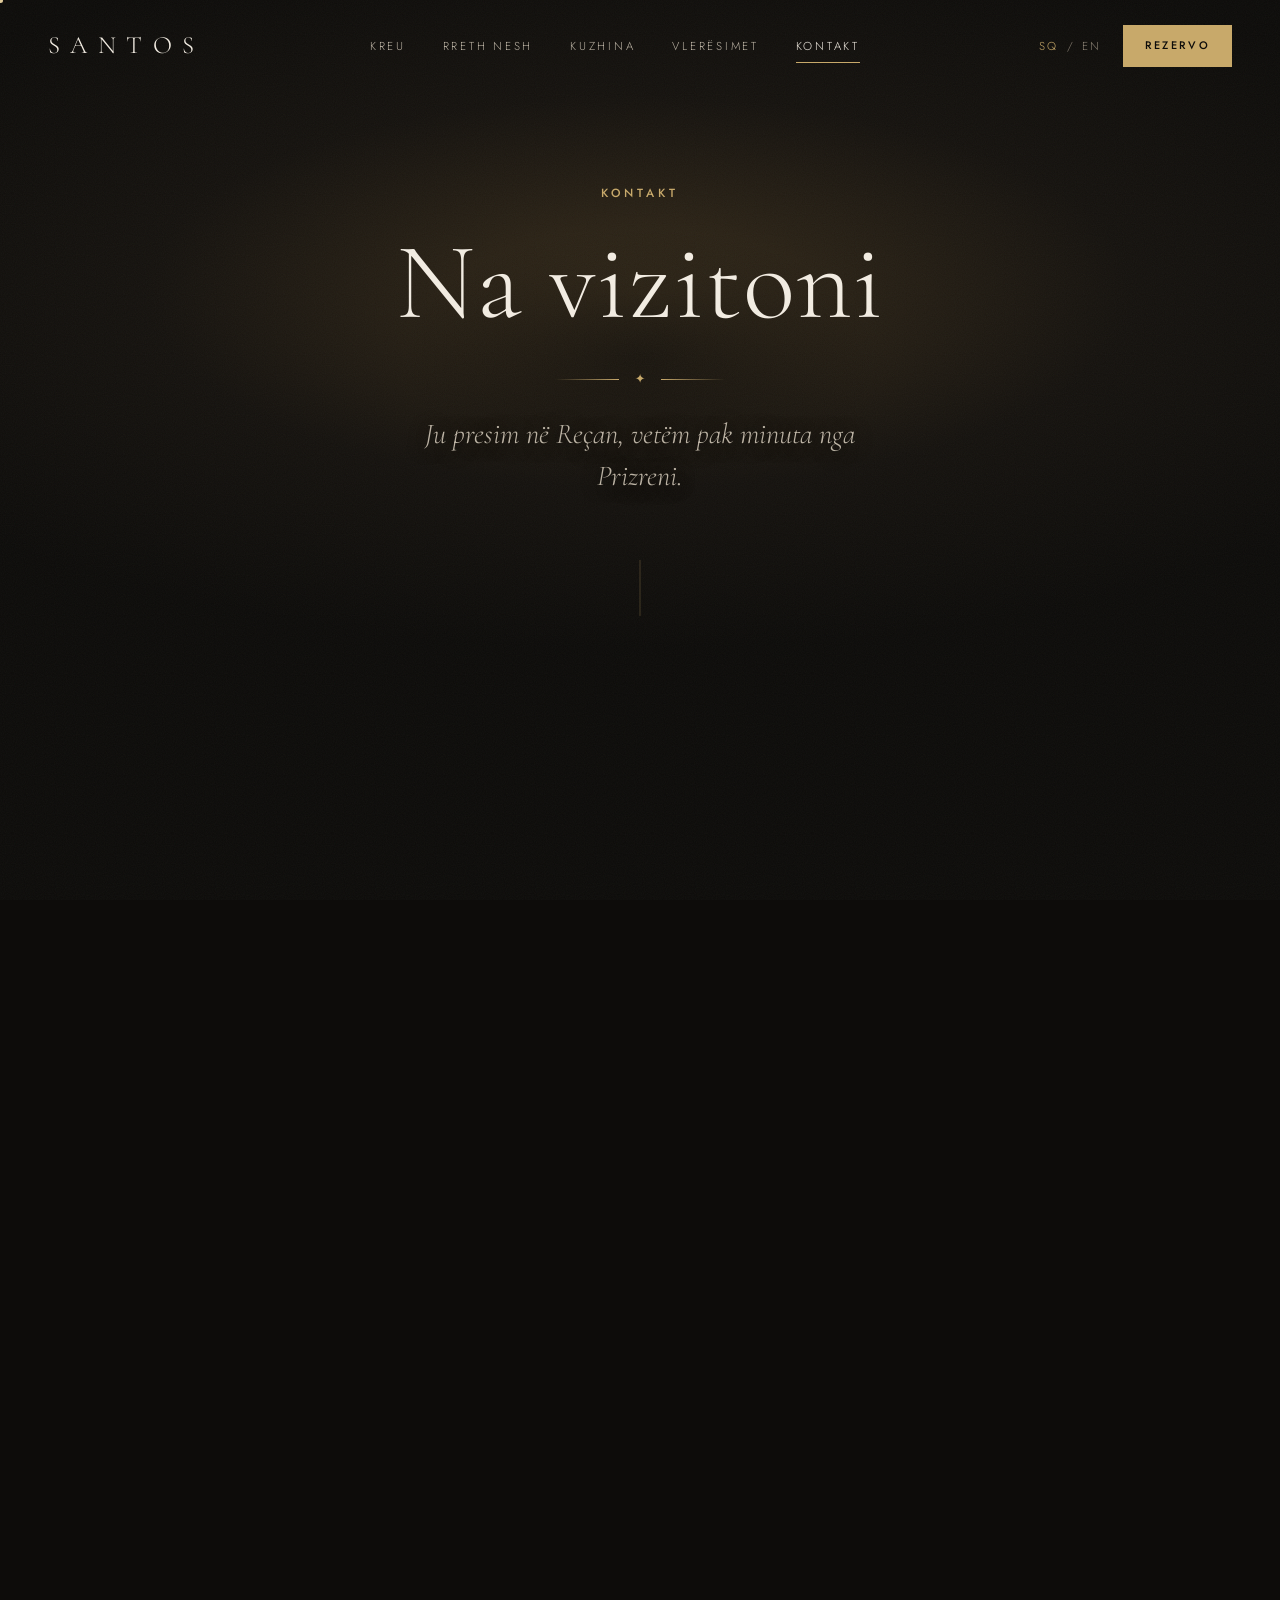
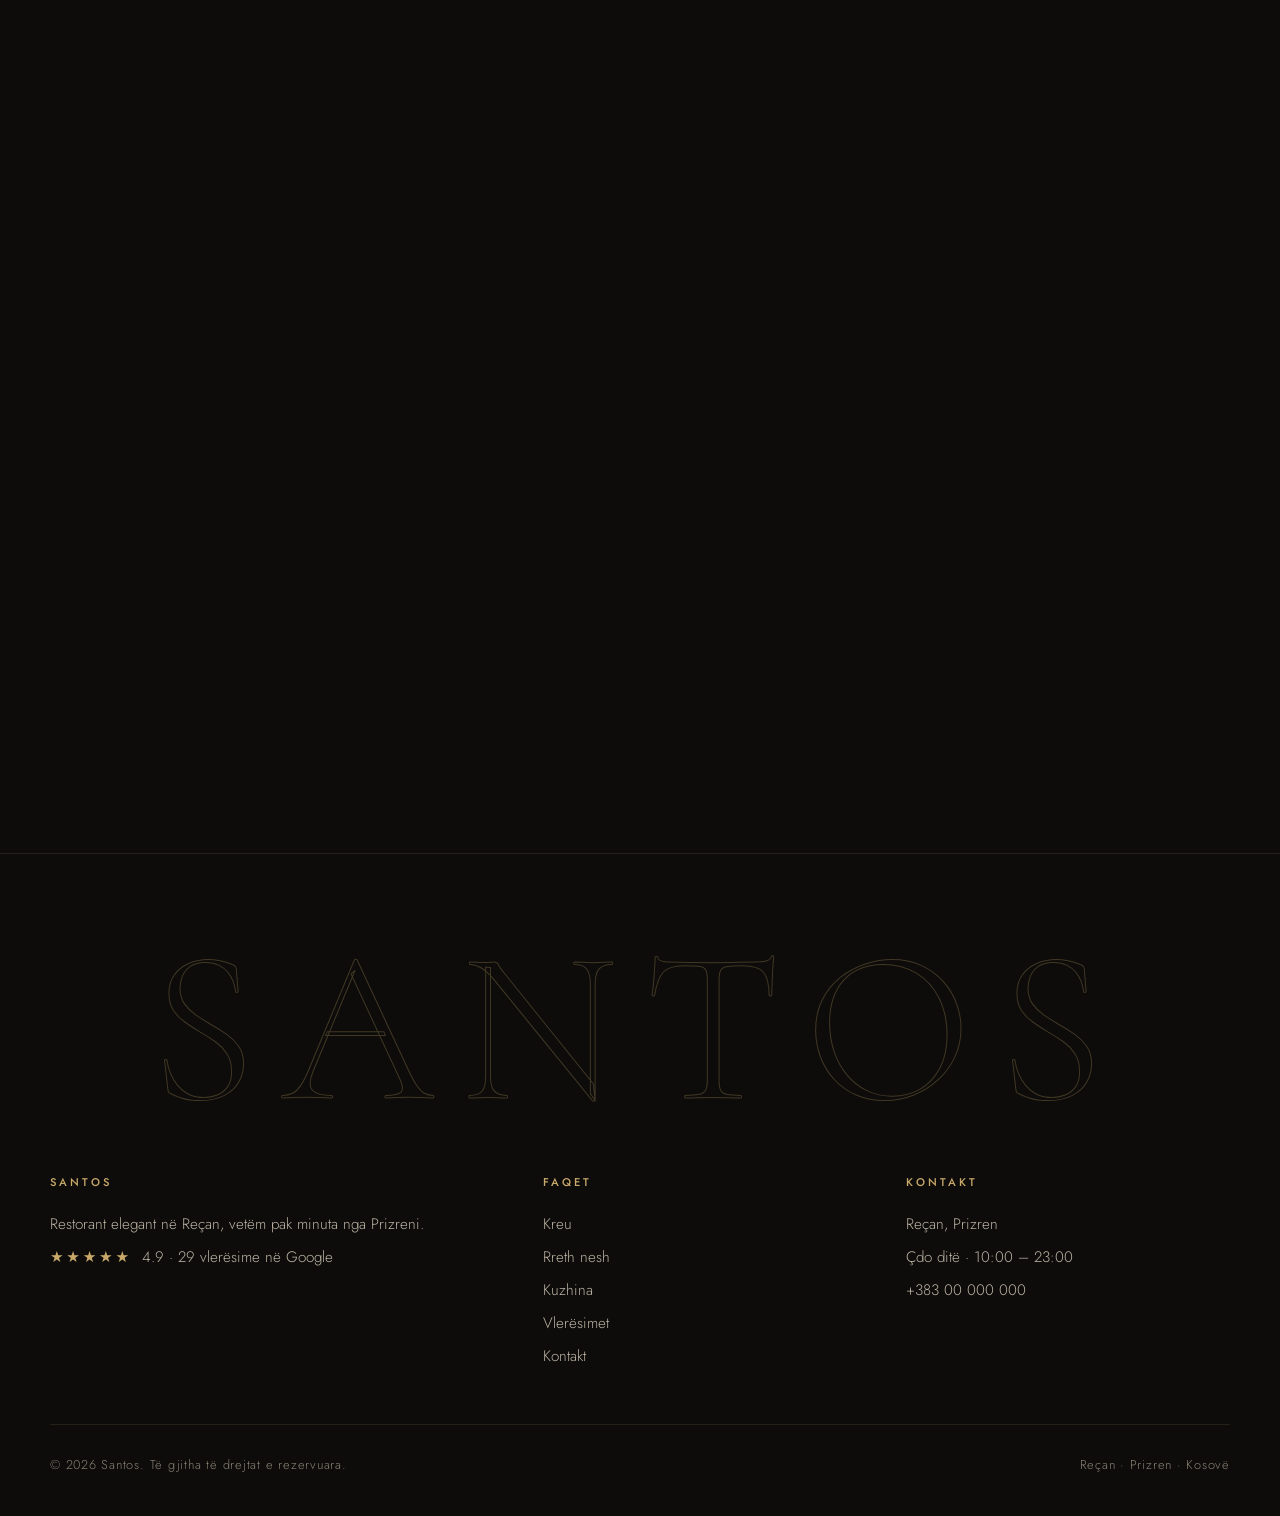
==== kontakt.html @ 88630f08 "Turn the site into five pages with 3D animation Adds About, Kitchen, Reviews and Contact pages along" ====
<!doctype html>
<html lang="sq" class="no-js">
<head>
  <meta charset="utf-8">
  <meta name="viewport" content="width=device-width, initial-scale=1">
  <title>Kontakt & Rezervime — Santos · Reçan, Prizren</title>
  <meta name="description" content="Rezervoni tavolinën tuaj në Santos, Reçan, Prizren. Adresa, orari dhe drejtimet.">
  <meta name="theme-color" content="#0d0c0a">
  <meta property="og:title" content="Kontakt & Rezervime — Santos · Reçan, Prizren">
  <meta property="og:description" content="Rezervoni tavolinën tuaj në Santos, Reçan, Prizren. Adresa, orari dhe drejtimet.">
  <link rel="icon" href="assets/favicon.svg" type="image/svg+xml">
  <link rel="preconnect" href="https://fonts.googleapis.com">
  <link rel="preconnect" href="https://fonts.gstatic.com" crossorigin>
  <link href="https://fonts.googleapis.com/css2?family=Cormorant+Garamond:ital,wght@0,300;0,400;0,500;1,300;1,400&family=Jost:wght@300;400;500&display=swap" rel="stylesheet">
  <link rel="stylesheet" href="assets/styles.css">
  <script>document.documentElement.className = "js";</script>
</head><body>
  <div class="curtain" aria-hidden="true"><div class="curtain-brand"><span>S</span><span>A</span><span>N</span><span>T</span><span>O</span><span>S</span></div></div>
  <div class="progress" aria-hidden="true"></div>
  <div class="cursor" aria-hidden="true"></div><div class="cursor-dot" aria-hidden="true"></div>

  <header class="nav" id="nav">
    <a href="index.html" class="brand" aria-label="Santos">SANTOS</a>
    <nav class="nav-links" aria-label="Main">
        <a href="index.html" data-i18n="nav.home">Kreu</a>
        <a href="rreth-nesh.html" data-i18n="nav.about">Rreth nesh</a>
        <a href="kuzhina.html" data-i18n="nav.kitchen">Kuzhina</a>
        <a href="vleresimet.html" data-i18n="nav.reviews">Vlerësimet</a>
        <a href="kontakt.html" data-i18n="nav.contact" aria-current="page">Kontakt</a>
    </nav>
    <div class="nav-right">
      <div class="lang" role="group" aria-label="Language">
        <button type="button" data-lang="sq" aria-pressed="true">SQ</button>
        <span aria-hidden="true">/</span>
        <button type="button" data-lang="en" aria-pressed="false">EN</button>
      </div>
      <a href="kontakt.html#rezervo" class="btn btn-small" data-i18n="nav.reserve">Rezervo</a>
      <button class="burger" type="button" aria-label="Menu" aria-expanded="false"><span></span><span></span></button>
    </div>
    <nav class="menu" aria-label="Mobile">
      <a href="index.html" data-i18n="nav.home">Kreu</a>
        <a href="rreth-nesh.html" data-i18n="nav.about">Rreth nesh</a>
        <a href="kuzhina.html" data-i18n="nav.kitchen">Kuzhina</a>
        <a href="vleresimet.html" data-i18n="nav.reviews">Vlerësimet</a>
        <a href="kontakt.html" data-i18n="nav.contact" aria-current="page">Kontakt</a>
      <div class="ornament" aria-hidden="true"><span></span><i>✦</i><span></span></div>
    </nav>
  </header>

  <main>
    <section class="hero page-hero">
      <div class="hero-bg" aria-hidden="true"></div>
      <canvas class="scene" data-scene="dust" aria-hidden="true"></canvas>
      <div class="hero-inner">
        <p class="eyebrow reveal" data-i18n="contactHero.eyebrow">Kontakt</p>
        <h1 class="split" data-i18n="contactHero.title">Na vizitoni</h1>
        <div class="ornament reveal" style="margin-top:1.6rem" aria-hidden="true"><span></span><i>✦</i><span></span></div>
        <p class="hero-sub reveal" data-i18n="contactHero.sub">Ju presim në Reçan, vetëm pak minuta nga Prizreni.</p>
      </div>
      <div class="scroll-cue" aria-hidden="true"><span></span></div>
    </section>

    <section class="section" id="rezervo">
      <div class="container two">
        <div class="prose">
          <p class="eyebrow reveal" data-i18n="info.eyebrow">Informacion</p>
          <h2 class="split" data-i18n="info.title">Gjithçka që ju duhet</h2>
          <dl class="details reveal" style="margin-top:2.4rem">
            <div>
              <dt data-i18n="info.address">Adresa</dt>
              <dd>Reçan, Prizren<br><span class="muted" data-i18n="info.addressNote">Rruga Prizren – Brezovicë</span></dd>
            </div>
            <div>
              <dt data-i18n="info.hours">Orari</dt>
              <dd data-i18n="hours.value" data-hours>Çdo ditë · 10:00 – 23:00</dd>
            </div>
            <div>
              <dt data-i18n="info.phone">Telefoni</dt>
              <dd><a data-phone href="tel:+38300000000">+383 00 000 000</a></dd>
            </div>
          </dl>
          <div class="row reveal" style="display:flex;gap:1rem;flex-wrap:wrap">
            <a class="btn btn-ghost" href="https://www.google.com/maps/dir/?api=1&amp;destination=Santos+Re%C3%A7an+Prizren" target="_blank" rel="noopener" data-i18n="info.directions">Merr drejtimet</a>
          </div>
        </div>

        <form class="form reveal-3d" id="reserve-form" novalidate>
          <div class="full">
            <p class="eyebrow" style="margin:0" data-i18n="form.eyebrow">Rezervim</p>
            <h3 data-i18n="form.title">Rezervoni tavolinën</h3>
          </div>
          <div class="field full"><label for="f-name" data-i18n="form.name">Emri</label><input id="f-name" name="name" required autocomplete="name"></div>
          <div class="field"><label for="f-date" data-i18n="form.date">Data</label><input id="f-date" name="date" type="date" required></div>
          <div class="field"><label for="f-time" data-i18n="form.time">Ora</label><input id="f-time" name="time" type="time" value="19:00" required></div>
          <div class="field"><label for="f-guests" data-i18n="form.guests">Persona</label>
            <select id="f-guests" name="guests"><option>1</option><option selected>2</option><option>3</option><option>4</option><option>5</option><option>6</option><option>7</option><option>8</option><option>9</option><option>10</option><option>11</option><option>12</option><option>12+</option></select>
          </div>
          <div class="field"><label for="f-phone" data-i18n="form.phone">Telefoni juaj</label><input id="f-phone" name="phone" type="tel" autocomplete="tel"></div>
          <div class="field full"><label for="f-note" data-i18n="form.note">Shënime</label><textarea id="f-note" name="note" data-i18n-ph="form.notePh" placeholder="Ditëlindje, kërkesa të veçanta…"></textarea></div>
          <div class="full"><button class="btn" type="submit" data-i18n="form.submit">Dërgo në WhatsApp</button></div>
          <p class="note full" data-i18n="form.help">Kërkesa hapet në WhatsApp; rezervimi konfirmohet nga stafi ynë.</p>
        </form>
      </div>
    </section>

    <section class="section" style="padding-top:0">
      <div class="container">
        <div class="map reveal-3d">
          <iframe title="Santos — Reçan, Prizren" loading="lazy" referrerpolicy="no-referrer-when-downgrade"
            src="https://www.google.com/maps?q=Santos+Re%C3%A7an+Prizren&amp;output=embed"></iframe>
        </div>
      </div>
    </section>
  </main>

  <footer class="footer">
    <div class="container">
      <p class="footer-big" aria-hidden="true">SANTOS</p>
      <div class="footer-grid">
        <div>
          <h4>Santos</h4>
          <p data-i18n="footer.about">Restorant elegant në Reçan, vetëm pak minuta nga Prizreni.</p>
          <p><span class="stars">★★★★★</span> &nbsp;4.9 · <span data-i18n="footer.rating">29 vlerësime në Google</span></p>
        </div>
        <div>
          <h4 data-i18n="footer.pages">Faqet</h4>
          <ul>
            <li><a href="index.html" data-i18n="nav.home">Kreu</a></li>
            <li><a href="rreth-nesh.html" data-i18n="nav.about">Rreth nesh</a></li>
            <li><a href="kuzhina.html" data-i18n="nav.kitchen">Kuzhina</a></li>
            <li><a href="vleresimet.html" data-i18n="nav.reviews">Vlerësimet</a></li>
            <li><a href="kontakt.html" data-i18n="nav.contact">Kontakt</a></li>
          </ul>
        </div>
        <div>
          <h4 data-i18n="footer.contact">Kontakt</h4>
          <p>Reçan, Prizren</p>
          <p data-i18n="hours.value" data-hours>Çdo ditë · 10:00 – 23:00</p>
          <p><a data-phone href="tel:+38300000000">+383 00 000 000</a></p>
        </div>
      </div>
      <div class="footer-bottom">
        <span>© <span data-year></span> Santos. <span data-i18n="footer.rights">Të gjitha të drejtat e rezervuara.</span></span>
        <span>Reçan · Prizren · Kosovë</span>
      </div>
    </div>
  </footer>

  <script src="assets/reviews.js"></script>
  <script src="assets/menu.js"></script>
  <script src="assets/main.js"></script>
  <script type="module" src="assets/scene.js"></script>
</body>
</html>
---- assets/styles.css ----
:root {
  --ink: #0d0c0a;
  --ink-2: #151310;
  --ink-3: #1d1a16;
  --ivory: #f3ede3;
  --ivory-dim: #bcb3a4;
  --muted: #8a8174;
  --gold: #c8a96a;
  --gold-soft: #e2cc9b;
  --gold-deep: #9c7f45;
  --line: rgba(200, 169, 106, 0.28);
  --line-soft: rgba(200, 169, 106, 0.13);
  --serif: "Cormorant Garamond", Georgia, "Times New Roman", serif;
  --sans: "Jost", system-ui, -apple-system, "Segoe UI", sans-serif;
  --ease: cubic-bezier(0.22, 0.61, 0.36, 1);
  --ease-out: cubic-bezier(0.16, 1, 0.3, 1);
}

*, *::before, *::after { box-sizing: border-box; }
html { -webkit-text-size-adjust: 100%; }
body {
  margin: 0;
  background: var(--ink);
  color: var(--ivory);
  font-family: var(--sans);
  font-weight: 300;
  font-size: 17px;
  line-height: 1.75;
  -webkit-font-smoothing: antialiased;
  overflow-x: hidden;
}
body.menu-open { overflow: hidden; }
a { color: inherit; text-decoration: none; }
img { max-width: 100%; display: block; }
h1, h2, h3 { font-family: var(--serif); font-weight: 400; line-height: 1.1; margin: 0; letter-spacing: 0.01em; }
h2 { font-size: clamp(2.2rem, 4.6vw, 3.6rem); }
h3 { font-size: 1.65rem; }
p { margin: 0 0 1.1em; }
em { font-style: italic; color: var(--gold-soft); }
.muted { color: var(--muted); }
::selection { background: var(--gold); color: var(--ink); }

.container { width: min(1180px, 100% - 2.5rem); margin-inline: auto; }
.section { padding: clamp(5rem, 11vw, 9rem) 0; position: relative; }
.section-alt { background: var(--ink-2); border-block: 1px solid var(--line-soft); }
.section-head { text-align: center; max-width: 740px; margin: 0 auto 4rem; }
.section-head p:not(.eyebrow) { color: var(--ivory-dim); margin-top: 1.4rem; }

.eyebrow {
  font-family: var(--sans);
  font-size: 0.74rem;
  font-weight: 500;
  letter-spacing: 0.34em;
  text-transform: uppercase;
  color: var(--gold);
  margin-bottom: 1.2rem;
}

/* ---------- Grain ---------- */
body::after {
  content: ""; position: fixed; inset: 0; pointer-events: none; z-index: 90; opacity: 0.045;
  background-image: url("data:image/svg+xml,%3Csvg xmlns='http://www.w3.org/2000/svg' width='160' height='160'%3E%3Cfilter id='n'%3E%3CfeTurbulence type='fractalNoise' baseFrequency='.9' numOctaves='2' stitchTiles='stitch'/%3E%3C/filter%3E%3Crect width='100%25' height='100%25' filter='url(%23n)'/%3E%3C/svg%3E");
}

/* ---------- Buttons ---------- */
.btn {
  position: relative; overflow: hidden; isolation: isolate;
  display: inline-flex; align-items: center; justify-content: center; gap: 0.7rem;
  padding: 1rem 2.1rem;
  border: 1px solid var(--gold);
  background: var(--gold);
  color: var(--ink);
  font-family: var(--sans);
  font-size: 0.76rem;
  font-weight: 500;
  letter-spacing: 0.24em;
  text-transform: uppercase;
  cursor: pointer;
  transition: color 0.5s var(--ease), border-color 0.5s var(--ease), transform 0.4s var(--ease-out);
}
.btn::before {
  content: ""; position: absolute; inset: 0; z-index: -1;
  background: var(--ink);
  transform: translateY(101%);
  transition: transform 0.55s var(--ease-out);
}
.btn:hover { color: var(--gold-soft); }
.btn:hover::before { transform: translateY(0); }
.btn-ghost { background: transparent; color: var(--ivory); border-color: var(--line); }
.btn-ghost::before { background: var(--gold); }
.btn-ghost:hover { color: var(--ink); border-color: var(--gold); }
.btn-small { padding: 0.65rem 1.3rem; font-size: 0.68rem; }
.btn .arrow { transition: transform 0.4s var(--ease-out); }
.btn:hover .arrow { transform: translateX(4px); }

.link-arrow {
  display: inline-flex; align-items: center; gap: 0.6rem;
  font-size: 0.74rem; letter-spacing: 0.24em; text-transform: uppercase; color: var(--gold);
}
.link-arrow::after { content: "→"; transition: transform 0.4s var(--ease-out); }
.link-arrow:hover::after { transform: translateX(6px); }

/* ---------- Curtain / page transition ---------- */
.curtain { display: none; }
.js .curtain {
  display: grid; place-items: center;
  position: fixed; inset: 0; z-index: 200;
  background: var(--ink);
  transform-origin: top;
  pointer-events: none;
}
.curtain::before {
  content: ""; position: absolute; left: 0; right: 0; bottom: 0; height: 1px;
  background: linear-gradient(90deg, transparent, var(--gold), transparent);
}
.curtain-brand {
  display: flex; gap: 0.08em;
  font-family: var(--serif); font-size: clamp(2.4rem, 8vw, 4.5rem); font-weight: 300;
  letter-spacing: 0.3em; margin-right: -0.3em; color: var(--gold-soft);
  perspective: 600px;
}
.curtain-brand span { display: inline-block; opacity: 0; transform: rotateX(-90deg) translateY(20px); transform-origin: 50% 100%; }
.curtain.intro .curtain-brand span { animation: letterIn 0.9s var(--ease-out) forwards; }
@keyframes letterIn { to { opacity: 1; transform: none; } }
.curtain.lift { animation: curtainUp 1s var(--ease-out) forwards; }
.curtain.drop { animation: curtainDown 0.6s var(--ease) forwards; pointer-events: all; }
@keyframes curtainUp { from { transform: translateY(0); } to { transform: translateY(-100%); visibility: hidden; } }
@keyframes curtainDown { from { transform: translateY(100%); } to { transform: translateY(0); } }

/* ---------- Scroll progress + cursor ---------- */
.progress { position: fixed; top: 0; left: 0; height: 2px; width: 100%; z-index: 120; background: linear-gradient(90deg, var(--gold-deep), var(--gold-soft)); transform-origin: left; transform: scaleX(0); }
.cursor, .cursor-dot { display: none; }
@media (hover: hover) and (pointer: fine) {
  .has-cursor .cursor, .has-cursor .cursor-dot { display: block; position: fixed; top: 0; left: 0; pointer-events: none; z-index: 150; border-radius: 50%; }
  .has-cursor .cursor { width: 38px; height: 38px; margin: -19px 0 0 -19px; border: 1px solid rgba(226, 204, 155, 0.55); transition: width 0.35s var(--ease-out), height 0.35s var(--ease-out), margin 0.35s var(--ease-out), background 0.35s, border-color 0.35s; }
  .has-cursor .cursor-dot { width: 5px; height: 5px; margin: -2.5px 0 0 -2.5px; background: var(--gold-soft); }
  .has-cursor .cursor.hover { width: 70px; height: 70px; margin: -35px 0 0 -35px; background: rgba(200, 169, 106, 0.1); border-color: var(--gold); }
}

/* ---------- Nav ---------- */
.nav {
  position: fixed; inset: 0 0 auto 0; z-index: 100;
  display: flex; align-items: center; justify-content: space-between; gap: 1.5rem;
  padding: 1.5rem clamp(1rem, 4vw, 3rem);
  transition: background 0.5s var(--ease), padding 0.5s var(--ease), border-color 0.5s var(--ease), transform 0.6s var(--ease-out);
  border-bottom: 1px solid transparent;
}
.nav.scrolled {
  background: rgba(13, 12, 10, 0.86);
  backdrop-filter: blur(16px);
  -webkit-backdrop-filter: blur(16px);
  padding-block: 0.9rem;
  border-bottom-color: var(--line-soft);
}
.nav.hide { transform: translateY(-100%); }
.brand {
  font-family: var(--serif);
  font-size: 1.55rem;
  letter-spacing: 0.42em;
  margin-right: -0.42em;
  color: var(--ivory);
  position: relative; z-index: 2;
}
.nav-links { display: flex; gap: 2.3rem; }
.nav-links a {
  font-size: 0.72rem; letter-spacing: 0.24em; text-transform: uppercase; color: var(--ivory-dim);
  position: relative; transition: color 0.3s;
}
.nav-links a::after {
  content: ""; position: absolute; left: 0; right: 0; bottom: -7px; height: 1px;
  background: var(--gold); transform: scaleX(0); transform-origin: right; transition: transform 0.5s var(--ease-out);
}
.nav-links a:hover, .nav-links a[aria-current="page"] { color: var(--ivory); }
.nav-links a:hover::after, .nav-links a[aria-current="page"]::after { transform: scaleX(1); transform-origin: left; }
.nav-right { display: flex; align-items: center; gap: 1.2rem; position: relative; z-index: 2; }
.lang { display: flex; align-items: center; gap: 0.35rem; color: var(--muted); font-size: 0.72rem; }
.lang button {
  background: none; border: 0; padding: 0.2rem; cursor: pointer;
  font: inherit; letter-spacing: 0.18em; color: var(--muted); transition: color 0.3s;
}
.lang button[aria-pressed="true"] { color: var(--gold); }
.lang button:hover { color: var(--ivory); }

.burger { display: none; width: 42px; height: 42px; border: 1px solid var(--line); background: none; cursor: pointer; position: relative; }
.burger span { position: absolute; left: 11px; right: 11px; height: 1px; background: var(--ivory); transition: transform 0.5s var(--ease-out), top 0.5s var(--ease-out); }
.burger span:nth-child(1) { top: 16px; }
.burger span:nth-child(2) { top: 24px; }
.menu-open .burger span:nth-child(1) { top: 20px; transform: rotate(45deg); }
.menu-open .burger span:nth-child(2) { top: 20px; transform: rotate(-45deg); }

.menu {
  position: fixed; inset: 0; z-index: 1;
  background: var(--ink);
  display: flex; flex-direction: column; justify-content: center; align-items: center; gap: 0.6rem;
  clip-path: circle(0% at calc(100% - 42px) 42px);
  transition: clip-path 0.9s var(--ease-out);
  visibility: hidden;
}
.menu-open .menu { clip-path: circle(150% at calc(100% - 42px) 42px); visibility: visible; }
.menu a {
  font-family: var(--serif); font-size: clamp(2.2rem, 9vw, 3.4rem); line-height: 1.3; color: var(--ivory);
  opacity: 0; transform: translateY(30px) rotateX(-40deg); transition: opacity 0.6s var(--ease-out), transform 0.8s var(--ease-out), color 0.3s;
}
.menu a[aria-current="page"] { color: var(--gold-soft); font-style: italic; }
.menu-open .menu a { opacity: 1; transform: none; }
.menu-open .menu a:nth-child(2) { transition-delay: 0.05s; }
.menu-open .menu a:nth-child(3) { transition-delay: 0.1s; }
.menu-open .menu a:nth-child(4) { transition-delay: 0.15s; }
.menu-open .menu a:nth-child(5) { transition-delay: 0.2s; }
.menu .ornament { margin-top: 2rem; }

/* ---------- Hero ---------- */
.hero {
  position: relative; min-height: 100svh;
  display: grid; place-items: center; text-align: center;
  padding: 7rem 1.25rem 6rem;
  overflow: hidden;
  isolation: isolate;
}
.hero-bg {
  position: absolute; inset: 0; z-index: -2;
  background:
    radial-gradient(ellipse 70% 55% at 50% 45%, rgba(58, 46, 28, 0.9) 0%, rgba(22, 19, 15, 0.9) 55%, var(--ink) 100%);
}
.hero-bg.has-photo { background: linear-gradient(180deg, rgba(13,12,10,0.6), rgba(13,12,10,0.75) 60%, var(--ink)), var(--photo) center/cover no-repeat; }
canvas.scene { position: absolute; inset: 0; width: 100%; height: 100%; z-index: -1; opacity: 0; display: block; }
.hero-inner { position: relative; max-width: 860px; }
.hero-inner::before {
  content: ""; position: absolute; inset: -10% -20%; z-index: -1; pointer-events: none;
  background: radial-gradient(ellipse 50% 50% at 50% 55%, rgba(13, 12, 10, 0.55), transparent 70%);
}
.hero-sub { text-shadow: 0 2px 18px rgba(0, 0, 0, 0.8); }
.hero-title {
  font-size: clamp(3.2rem, 12.5vw, 10rem);
  font-weight: 300;
  letter-spacing: 0.14em;
  margin-right: -0.14em;
  white-space: nowrap;
  text-transform: uppercase;
  line-height: 1;
  perspective: 900px;
  text-shadow: 0 10px 60px rgba(0, 0, 0, 0.6);
}
.hero-title .ch {
  display: inline-block;
  background: linear-gradient(180deg, #fbf6ee 0%, #dcc79b 100%);
  -webkit-background-clip: text; background-clip: text; color: transparent;
  transform-origin: 50% 100%;
}
.hero-sub {
  font-family: var(--serif); font-style: italic;
  font-size: clamp(1.3rem, 2.6vw, 1.8rem);
  color: var(--ivory-dim);
  margin: 1.4rem auto 2rem; max-width: 34ch; line-height: 1.45;
}
.hero-rating {
  display: inline-flex; align-items: center; gap: 0.8rem; flex-wrap: wrap; justify-content: center;
  padding: 0.6rem 1.3rem;
  border: 1px solid var(--line);
  background: rgba(13, 12, 10, 0.35);
  backdrop-filter: blur(6px);
  font-size: 0.85rem; letter-spacing: 0.06em; color: var(--ivory-dim);
  transition: border-color 0.4s;
}
.hero-rating:hover { border-color: var(--gold); }
.hero-rating strong { color: var(--ivory); font-weight: 500; }
.hero-cta { display: flex; gap: 1rem; justify-content: center; flex-wrap: wrap; margin-top: 2.6rem; }

/* sub-page hero */
.page-hero { min-height: 72svh; padding-bottom: 5rem; }
.page-hero h1 { font-size: clamp(3.2rem, 9vw, 6.8rem); font-weight: 300; }
.page-hero .hero-sub { margin-bottom: 0; }

.stars { color: var(--gold); letter-spacing: 0.18em; font-size: 0.95rem; }
.stars-lg { font-size: 1.5rem; }

.ornament { display: flex; align-items: center; justify-content: center; gap: 1rem; color: var(--gold); }
.ornament span { width: 64px; height: 1px; background: linear-gradient(90deg, transparent, var(--gold)); }
.ornament span:last-child { transform: scaleX(-1); }
.ornament i { font-style: normal; font-size: 0.8rem; }

.scroll-cue {
  position: absolute; bottom: 2rem; left: 50%; transform: translateX(-50%);
  width: 1px; height: 56px; background: var(--line); overflow: hidden;
}
.scroll-cue span {
  position: absolute; left: 0; top: -40%; width: 1px; height: 40%; background: var(--gold);
  animation: cue 2.4s var(--ease) infinite;
}
@keyframes cue { to { top: 110%; } }

/* ---------- 3D word reveal ---------- */
.split { perspective: 800px; }
.split .w { display: inline-block; overflow: hidden; vertical-align: top; padding-bottom: 0.08em; margin-bottom: -0.08em; }
.split .wi { display: inline-block; transform: translateY(100%) rotateX(-80deg); transform-origin: 50% 100%; opacity: 0; transition: transform 1.2s var(--ease-out), opacity 1.2s var(--ease-out); }
.split.in .wi { transform: none; opacity: 1; }

/* ---------- Reveal ---------- */
.js .reveal { opacity: 0; transform: translateY(34px); transition: opacity 1.2s var(--ease-out), transform 1.2s var(--ease-out); }
.js .reveal.in { opacity: 1; transform: none; }
.js .reveal-3d { opacity: 0; transform: perspective(1000px) rotateX(18deg) translateY(50px); transform-origin: 50% 100%; transition: opacity 1.3s var(--ease-out), transform 1.3s var(--ease-out); }
.js .reveal-3d.in { opacity: 1; transform: none; }
.line-grow { height: 1px; background: linear-gradient(90deg, transparent, var(--gold), transparent); transform: scaleX(0); transition: transform 1.6s var(--ease-out); }
.line-grow.in { transform: scaleX(1); }

/* ---------- Split layout ---------- */
.two { display: grid; grid-template-columns: 1.05fr 1fr; gap: clamp(3rem, 7vw, 7rem); align-items: center; }
.two.flip > :first-child { order: 2; }
.prose h2 { margin-bottom: 1.8rem; }
.prose p { color: var(--ivory-dim); max-width: 54ch; }
.prose .link-arrow { margin-top: 1rem; }

/* ---------- Medallion (CSS 3D coin) ---------- */
.medallion-wrap { perspective: 1400px; display: grid; place-items: center; padding: 2rem 0; position: relative; }
.frame { position: relative; width: min(100%, 440px); aspect-ratio: 4 / 5; padding: 14px; border: 1px solid var(--line); display: grid; place-items: center; overflow: hidden; background: radial-gradient(ellipse at 30% 20%, #2e261b 0%, #17140f 60%, #110f0c 100%); transform-style: preserve-3d; }
.frame::before { content: ""; position: absolute; inset: 14px; border: 1px solid var(--line-soft); pointer-events: none; z-index: 2; }
.frame img { position: absolute; inset: 14px; width: calc(100% - 28px); height: calc(100% - 28px); object-fit: cover; z-index: 1; }
.coin { width: 58%; aspect-ratio: 1; position: relative; transform-style: preserve-3d; animation: coinSpin 14s linear infinite; }
.coin-face, .coin-edge { position: absolute; inset: 0; border-radius: 50%; backface-visibility: hidden; }
.coin-face {
  display: grid; place-items: center;
  background:
    radial-gradient(circle at 35% 30%, #f6e3b4 0%, #d6b574 28%, #a8864b 62%, #6f5530 100%);
  box-shadow: inset 0 0 0 6px rgba(255, 240, 200, 0.18), inset 0 0 0 7px rgba(80, 60, 25, 0.5), inset 0 0 40px rgba(60, 40, 10, 0.55);
}
.coin-face::before { content: ""; position: absolute; inset: 11%; border-radius: 50%; border: 1px solid rgba(70, 50, 20, 0.5); box-shadow: 0 0 0 1px rgba(255, 238, 200, 0.25); }
.coin-face span { font-family: var(--serif); font-size: clamp(4rem, 10vw, 7rem); color: #3e2f17; text-shadow: 0 1px 0 rgba(255, 240, 205, 0.55), 0 -1px 0 rgba(40, 25, 5, 0.35); line-height: 1; }
.coin-face small { position: absolute; bottom: 18%; font-family: var(--sans); font-size: 0.55rem; letter-spacing: 0.4em; color: #3e2f17; opacity: 0.8; }
.coin-back { transform: rotateY(180deg); }
.coin-edge { transform: translateZ(-6px); background: #6f5530; }
.coin-shadow { position: absolute; bottom: 10%; width: 40%; height: 16px; border-radius: 50%; background: radial-gradient(ellipse, rgba(0,0,0,0.65), transparent 70%); animation: shadowPulse 14s linear infinite; }
@keyframes coinSpin { from { transform: rotateY(0) rotateX(8deg); } to { transform: rotateY(360deg) rotateX(8deg); } }
@keyframes shadowPulse { 0%, 50%, 100% { transform: scaleX(1); } 25%, 75% { transform: scaleX(0.35); } }
.badge {
  position: absolute; left: -1.5rem; bottom: 3rem; z-index: 3;
  background: rgba(21, 19, 16, 0.92); backdrop-filter: blur(8px); border: 1px solid var(--line);
  padding: 1.3rem 1.7rem; display: flex; flex-direction: column;
}
.badge-num { font-family: var(--serif); font-size: 3rem; line-height: 1; color: var(--gold-soft); }
.badge-label { font-size: 0.68rem; letter-spacing: 0.2em; text-transform: uppercase; color: var(--ivory-dim); margin-top: 0.4rem; }

/* ---------- Marquee ---------- */
.marquee { overflow: hidden; border-block: 1px solid var(--line-soft); padding: 1.6rem 0; background: var(--ink-2); }
.marquee-track { display: flex; width: max-content; animation: marquee 38s linear infinite; }
.marquee span { font-family: var(--serif); font-style: italic; font-size: clamp(2rem, 5vw, 3.6rem); color: transparent; -webkit-text-stroke: 1px rgba(200, 169, 106, 0.55); padding: 0 1.6rem; white-space: nowrap; }
.marquee span:nth-child(odd) { color: var(--ivory); -webkit-text-stroke: 0; }
.marquee i { font-style: normal; color: var(--gold); align-self: center; font-size: 1rem; }
@keyframes marquee { to { transform: translateX(-50%); } }

/* ---------- Tilt cards ---------- */
.cards { display: grid; grid-template-columns: repeat(3, 1fr); gap: 1.6rem; perspective: 1400px; }
.cards.four { grid-template-columns: repeat(4, 1fr); }
.tilt {
  position: relative; transform-style: preserve-3d;
  transition: transform 0.6s var(--ease-out), border-color 0.5s;
  will-change: transform;
}
.tilt.active { transition: transform 0.12s linear, border-color 0.5s; }
.tilt .glare {
  position: absolute; inset: 0; pointer-events: none; opacity: 0; transition: opacity 0.5s;
  background: radial-gradient(circle at var(--gx, 50%) var(--gy, 50%), rgba(255, 236, 196, 0.16), transparent 55%);
}
.tilt:hover .glare { opacity: 1; }
.card {
  display: flex; flex-direction: column; min-height: 400px;
  padding: 2.6rem 2.2rem;
  background: linear-gradient(160deg, var(--ink-3), var(--ink-2) 60%);
  border: 1px solid var(--line-soft);
}
.card:hover { border-color: var(--line); }
.card > * { transform: translateZ(40px); }
.card .num { font-family: var(--serif); font-style: italic; font-size: 1.5rem; color: var(--gold); }
.card h3 { margin: auto 0 1rem; font-size: 2rem; }
.card p { color: var(--ivory-dim); font-size: 0.98rem; }
.card .link-arrow { margin-top: 0.8rem; }
.card .icon { width: 54px; height: 54px; color: var(--gold); margin-bottom: 1.8rem; }
.card.compact { min-height: 0; }
.card.compact h3 { margin-top: 0; font-size: 1.6rem; }

/* ---------- Flip cards ---------- */
.flips { display: grid; grid-template-columns: repeat(3, 1fr); gap: 1.6rem; }
.flip-card { perspective: 1200px; height: 340px; cursor: pointer; outline: none; }
.flip-inner { position: relative; width: 100%; height: 100%; transform-style: preserve-3d; transition: transform 1.1s var(--ease-out); }
.flip-card:hover .flip-inner, .flip-card:focus-visible .flip-inner, .flip-card.flipped .flip-inner { transform: rotateY(180deg); }
.flip-face {
  position: absolute; inset: 0; backface-visibility: hidden; -webkit-backface-visibility: hidden;
  display: flex; flex-direction: column; align-items: center; justify-content: center; text-align: center; padding: 2.4rem;
  border: 1px solid var(--line);
}
.flip-front { background: radial-gradient(ellipse at 50% 0%, #2a2319, var(--ink-2) 70%); }
.flip-front .num { font-family: var(--serif); font-style: italic; font-size: 4.5rem; line-height: 1; color: var(--gold); margin-bottom: 1.4rem; }
.flip-front h3 { font-size: 1.9rem; }
.flip-front small { margin-top: 1.4rem; font-size: 0.66rem; letter-spacing: 0.3em; text-transform: uppercase; color: var(--muted); }
.flip-back { transform: rotateY(180deg); background: linear-gradient(160deg, #c8a96a, #9c7f45); color: var(--ink); }
.flip-back h3 { font-size: 1.7rem; margin-bottom: 1rem; }
.flip-back p { font-size: 1.02rem; font-weight: 400; margin: 0; }

/* ---------- Stats ---------- */
.stats { display: grid; grid-template-columns: repeat(3, 1fr); border-block: 1px solid var(--line-soft); }
.stat { text-align: center; padding: 3rem 1rem; border-right: 1px solid var(--line-soft); }
.stat:last-child { border-right: 0; }
.stat-num { display: block; font-family: var(--serif); font-size: clamp(3.4rem, 7vw, 5rem); line-height: 1; color: var(--gold-soft); font-weight: 300; }
.stat-label { font-size: 0.7rem; letter-spacing: 0.26em; text-transform: uppercase; color: var(--ivory-dim); margin-top: 0.8rem; display: block; }

/* ---------- Rating showcase ---------- */
.showcase { display: grid; grid-template-columns: auto 1fr; gap: clamp(2rem, 6vw, 6rem); align-items: center; }
.ring-score { position: relative; width: clamp(220px, 28vw, 300px); aspect-ratio: 1; display: grid; place-items: center; perspective: 900px; }
.ring-score svg { position: absolute; inset: 0; transform: rotate(-90deg); }
.ring-score circle { fill: none; stroke-width: 1.5; }
.ring-score .track { stroke: var(--line-soft); }
.ring-score .bar { stroke: url(#goldGrad); stroke-linecap: round; stroke-dasharray: 1000; stroke-dashoffset: 1000; transition: stroke-dashoffset 2.4s var(--ease-out); }
.ring-score.in .bar { stroke-dashoffset: var(--off, 20); }
.ring-score .inner { text-align: center; transform-style: preserve-3d; animation: floaty 6s ease-in-out infinite; }
.ring-score .big { font-family: var(--serif); font-size: clamp(4.5rem, 9vw, 6.5rem); line-height: 0.9; color: var(--gold-soft); font-weight: 300; }
.ring-score .of { font-size: 0.72rem; letter-spacing: 0.3em; color: var(--muted); text-transform: uppercase; margin-top: 0.5rem; }
@keyframes floaty { 0%, 100% { transform: translateY(0) rotateX(6deg) rotateY(-6deg); } 50% { transform: translateY(-8px) rotateX(-4deg) rotateY(6deg); } }
.stars-fill { position: relative; display: inline-block; font-size: 1.6rem; letter-spacing: 0.2em; color: var(--line); }
.stars-fill::before { content: "★★★★★"; position: absolute; left: 0; top: 0; width: 0; overflow: hidden; color: var(--gold); transition: width 2s var(--ease-out) 0.4s; white-space: nowrap; }
.stars-fill.in::before { width: 98%; }

/* ---------- Quote band ---------- */
.band { position: relative; padding: clamp(7rem, 16vw, 12rem) 1.25rem; text-align: center; overflow: hidden; }
.band-bg {
  position: absolute; inset: -20% 0; will-change: transform;
  background: radial-gradient(ellipse at center, #2c2419 0%, var(--ink) 70%);
}
.band-bg::after { content: ""; position: absolute; inset: 0; background: url("pattern.svg") center/140px; opacity: 0.05; }
.band-text {
  position: relative; margin: 0 auto; max-width: 24ch;
  font-family: var(--serif); font-style: italic; font-size: clamp(2rem, 4.8vw, 3.8rem); line-height: 1.25;
}
.band .ornament { position: relative; margin-bottom: 2rem; }

/* ---------- CTA ---------- */
.cta { text-align: center; }
.cta h2 { max-width: 18ch; margin: 0 auto 1.6rem; }
.cta p { color: var(--ivory-dim); max-width: 50ch; margin: 0 auto 2.6rem; }
.cta .row { display: flex; gap: 1rem; justify-content: center; flex-wrap: wrap; }

/* ---------- Reviews ---------- */
.carousel-wrap { position: relative; height: 520px; perspective: 1600px; margin-top: 1rem; overflow: hidden; touch-action: pan-y; cursor: grab; user-select: none; }
.carousel-wrap:active { cursor: grabbing; }
.carousel { position: absolute; top: 50%; left: 50%; width: 340px; height: 380px; margin: -190px 0 0 -170px; transform-style: preserve-3d; }
.carousel .review { position: absolute; inset: 0; backface-visibility: hidden; }
.carousel-nav { display: flex; justify-content: center; gap: 1rem; margin-top: 1rem; }
.icon-btn { width: 52px; height: 52px; border: 1px solid var(--line); background: none; color: var(--ivory); cursor: pointer; font-size: 1.1rem; transition: border-color 0.3s, color 0.3s, background 0.3s; }
.icon-btn:hover { border-color: var(--gold); color: var(--gold-soft); background: rgba(200, 169, 106, 0.08); }
.review-grid { display: grid; grid-template-columns: repeat(auto-fill, minmax(300px, 1fr)); gap: 1.5rem; }
.review {
  position: relative; background: linear-gradient(160deg, var(--ink-3), var(--ink-2)); border: 1px solid var(--line-soft);
  padding: 2.4rem 2rem 2rem; display: flex; flex-direction: column;
}
.review::before {
  content: "“"; position: absolute; top: 0.6rem; right: 1.4rem;
  font-family: var(--serif); font-size: 5rem; line-height: 1; color: rgba(200,169,106,0.2);
}
.review .stars { margin-bottom: 1rem; }
.review blockquote { margin: 0 0 1.6rem; font-family: var(--serif); font-size: 1.3rem; line-height: 1.5; color: var(--ivory); flex: 1; overflow: hidden; }
.review footer { display: flex; align-items: center; gap: 0.9rem; border-top: 1px solid var(--line-soft); padding-top: 1.2rem; }
.avatar { width: 40px; height: 40px; border-radius: 50%; flex: none; display: grid; place-items: center; border: 1px solid var(--line); color: var(--gold); font-family: var(--serif); font-size: 1.1rem; }
.review-name { font-size: 0.92rem; font-weight: 400; color: var(--ivory); }
.review-meta { font-size: 0.75rem; color: var(--muted); letter-spacing: 0.05em; }
.reviews-cta { display: flex; gap: 1rem; justify-content: center; flex-wrap: wrap; margin-top: 3.5rem; }
[hidden] { display: none !important; }

/* ---------- Menu ---------- */
.menu-tabs { display: flex; justify-content: center; gap: 0.4rem; flex-wrap: wrap; margin-bottom: 3rem; }
.menu-tabs button { background: none; border: 1px solid transparent; color: var(--ivory-dim); padding: 0.6rem 1.3rem; font: inherit; font-size: 0.74rem; letter-spacing: 0.22em; text-transform: uppercase; cursor: pointer; transition: all 0.3s; }
.menu-tabs button[aria-selected="true"] { border-color: var(--gold); color: var(--gold-soft); }
.menu-list { display: grid; grid-template-columns: 1fr 1fr; gap: 0 4rem; }
.dish { padding: 1.4rem 0; border-bottom: 1px solid var(--line-soft); animation: dishIn 0.8s var(--ease-out) both; }
.dish-top { display: flex; align-items: baseline; gap: 1rem; }
.dish-name { font-family: var(--serif); font-size: 1.45rem; }
.dish-dots { flex: 1; border-bottom: 1px dotted var(--line); transform: translateY(-5px); }
.dish-price { font-family: var(--serif); font-size: 1.3rem; color: var(--gold-soft); }
.dish p { margin: 0.3rem 0 0; color: var(--muted); font-size: 0.92rem; }
@keyframes dishIn { from { opacity: 0; transform: perspective(600px) rotateX(-30deg) translateY(16px); } }
.menu-empty { max-width: 640px; margin: 0 auto; text-align: center; border: 1px solid var(--line); padding: 3.4rem 2rem; position: relative; }
.menu-empty::before, .menu-empty::after { content: "✦"; position: absolute; left: 50%; transform: translate(-50%, -50%); background: var(--ink); padding: 0 1rem; color: var(--gold); font-size: 0.8rem; }
.menu-empty::before { top: 0; }
.menu-empty::after { top: 100%; }
.menu-empty h3 { font-size: 2rem; margin-bottom: 1rem; }
.menu-empty p { color: var(--ivory-dim); }
.section-alt .menu-empty::before, .section-alt .menu-empty::after { background: var(--ink-2); }

/* ---------- Contact ---------- */
.details { margin: 0 0 2.6rem; display: grid; gap: 1.4rem; }
.details > div { display: grid; grid-template-columns: 130px 1fr; gap: 1rem; padding-bottom: 1.4rem; border-bottom: 1px solid var(--line-soft); }
.details dt { font-size: 0.72rem; letter-spacing: 0.24em; text-transform: uppercase; color: var(--gold); padding-top: 0.35rem; }
.details dd { margin: 0; font-family: var(--serif); font-size: 1.35rem; line-height: 1.4; }
.details dd .muted { font-family: var(--sans); font-size: 0.85rem; }
.details a:hover { color: var(--gold-soft); }
.form { display: grid; grid-template-columns: 1fr 1fr; gap: 1.6rem 1.4rem; padding: clamp(1.8rem, 4vw, 3rem); border: 1px solid var(--line); background: linear-gradient(160deg, var(--ink-3), var(--ink-2)); }
.form .full { grid-column: 1 / -1; }
.field { position: relative; }
.field label { display: block; font-size: 0.68rem; letter-spacing: 0.24em; text-transform: uppercase; color: var(--gold); margin-bottom: 0.4rem; }
.field input, .field select, .field textarea {
  width: 100%; background: transparent; border: 0; border-bottom: 1px solid var(--line); color: var(--ivory);
  font-family: var(--serif); font-size: 1.3rem; padding: 0.4rem 0 0.6rem; outline: none; border-radius: 0; transition: border-color 0.3s;
  color-scheme: dark;
}
.field select option { background: var(--ink-2); }
.field textarea { resize: vertical; min-height: 90px; font-size: 1.15rem; }
.field input:focus, .field select:focus, .field textarea:focus { border-color: var(--gold-soft); }
.form .note { font-size: 0.8rem; color: var(--muted); margin: 0; }
.map { border: 1px solid var(--line); padding: 12px; }
.map iframe { display: block; width: 100%; aspect-ratio: 16 / 9; border: 0; filter: grayscale(1) invert(0.92) contrast(0.85) sepia(0.25); }

/* ---------- Footer ---------- */
.footer { padding: 5.5rem 0 2.5rem; border-top: 1px solid var(--line-soft); background: var(--ink); position: relative; overflow: hidden; }
.footer .footer-big { font-family: var(--serif); font-weight: 300; font-size: clamp(4rem, 17vw, 14rem); line-height: 0.8; letter-spacing: 0.12em; text-align: center; color: transparent; -webkit-text-stroke: 1px rgba(200, 169, 106, 0.28); margin: 0 0 3.5rem; user-select: none; }
.footer-grid { display: grid; grid-template-columns: 1.4fr 1fr 1fr; gap: 2.5rem; padding-bottom: 3rem; border-bottom: 1px solid var(--line-soft); }
.footer h4 { font-family: var(--sans); font-weight: 500; font-size: 0.7rem; letter-spacing: 0.28em; text-transform: uppercase; color: var(--gold); margin: 0 0 1.2rem; }
.footer p, .footer li { color: var(--ivory-dim); font-size: 0.95rem; margin: 0 0 0.4rem; }
.footer ul { list-style: none; padding: 0; margin: 0; }
.footer li a { transition: color 0.3s; }
.footer li a:hover { color: var(--gold-soft); }
.footer-bottom { display: flex; justify-content: space-between; gap: 1rem; flex-wrap: wrap; padding-top: 1.8rem; font-size: 0.8rem; color: var(--muted); letter-spacing: 0.06em; }

/* ---------- Reduced motion ---------- */
@media (prefers-reduced-motion: reduce) {
  *, *::before, *::after { animation-duration: 0.001ms !important; animation-iteration-count: 1 !important; transition-duration: 0.001ms !important; }
  .js .reveal, .js .reveal-3d, .split .wi { opacity: 1; transform: none; }
}

/* ---------- Responsive ---------- */
@media (max-width: 1080px) {
  .cards.four { grid-template-columns: repeat(2, 1fr); }
}
@media (max-width: 960px) {
  .nav-links { display: none; }
  .burger { display: block; }
  .nav .btn-small { display: none; }
  .two, .showcase { grid-template-columns: 1fr; }
  .two.flip > :first-child { order: 0; }
  .showcase { justify-items: center; text-align: center; }
  .cards, .flips { grid-template-columns: 1fr; }
  .card { min-height: 300px; }
  .stats { grid-template-columns: 1fr; }
  .stat { border-right: 0; border-bottom: 1px solid var(--line-soft); }
  .stat:last-child { border-bottom: 0; }
  .menu-list { grid-template-columns: 1fr; }
  .footer-grid { grid-template-columns: 1fr 1fr; }
  .footer-grid > :first-child { grid-column: 1 / -1; }
  .badge { left: 0; }
}
@media (max-width: 600px) {
  body { font-size: 16px; }
  .brand { font-size: 1.25rem; letter-spacing: 0.32em; }
  .cards.four { grid-template-columns: 1fr; }
  .details > div { grid-template-columns: 1fr; gap: 0.3rem; }
  .form { grid-template-columns: 1fr; }
  .btn { width: 100%; }
  .hero-cta, .cta .row, .reviews-cta { flex-direction: column; }
  .carousel { width: 280px; height: 400px; margin: -200px 0 0 -140px; }
  .footer-grid { grid-template-columns: 1fr; }
  .flip-card { height: 300px; }
}
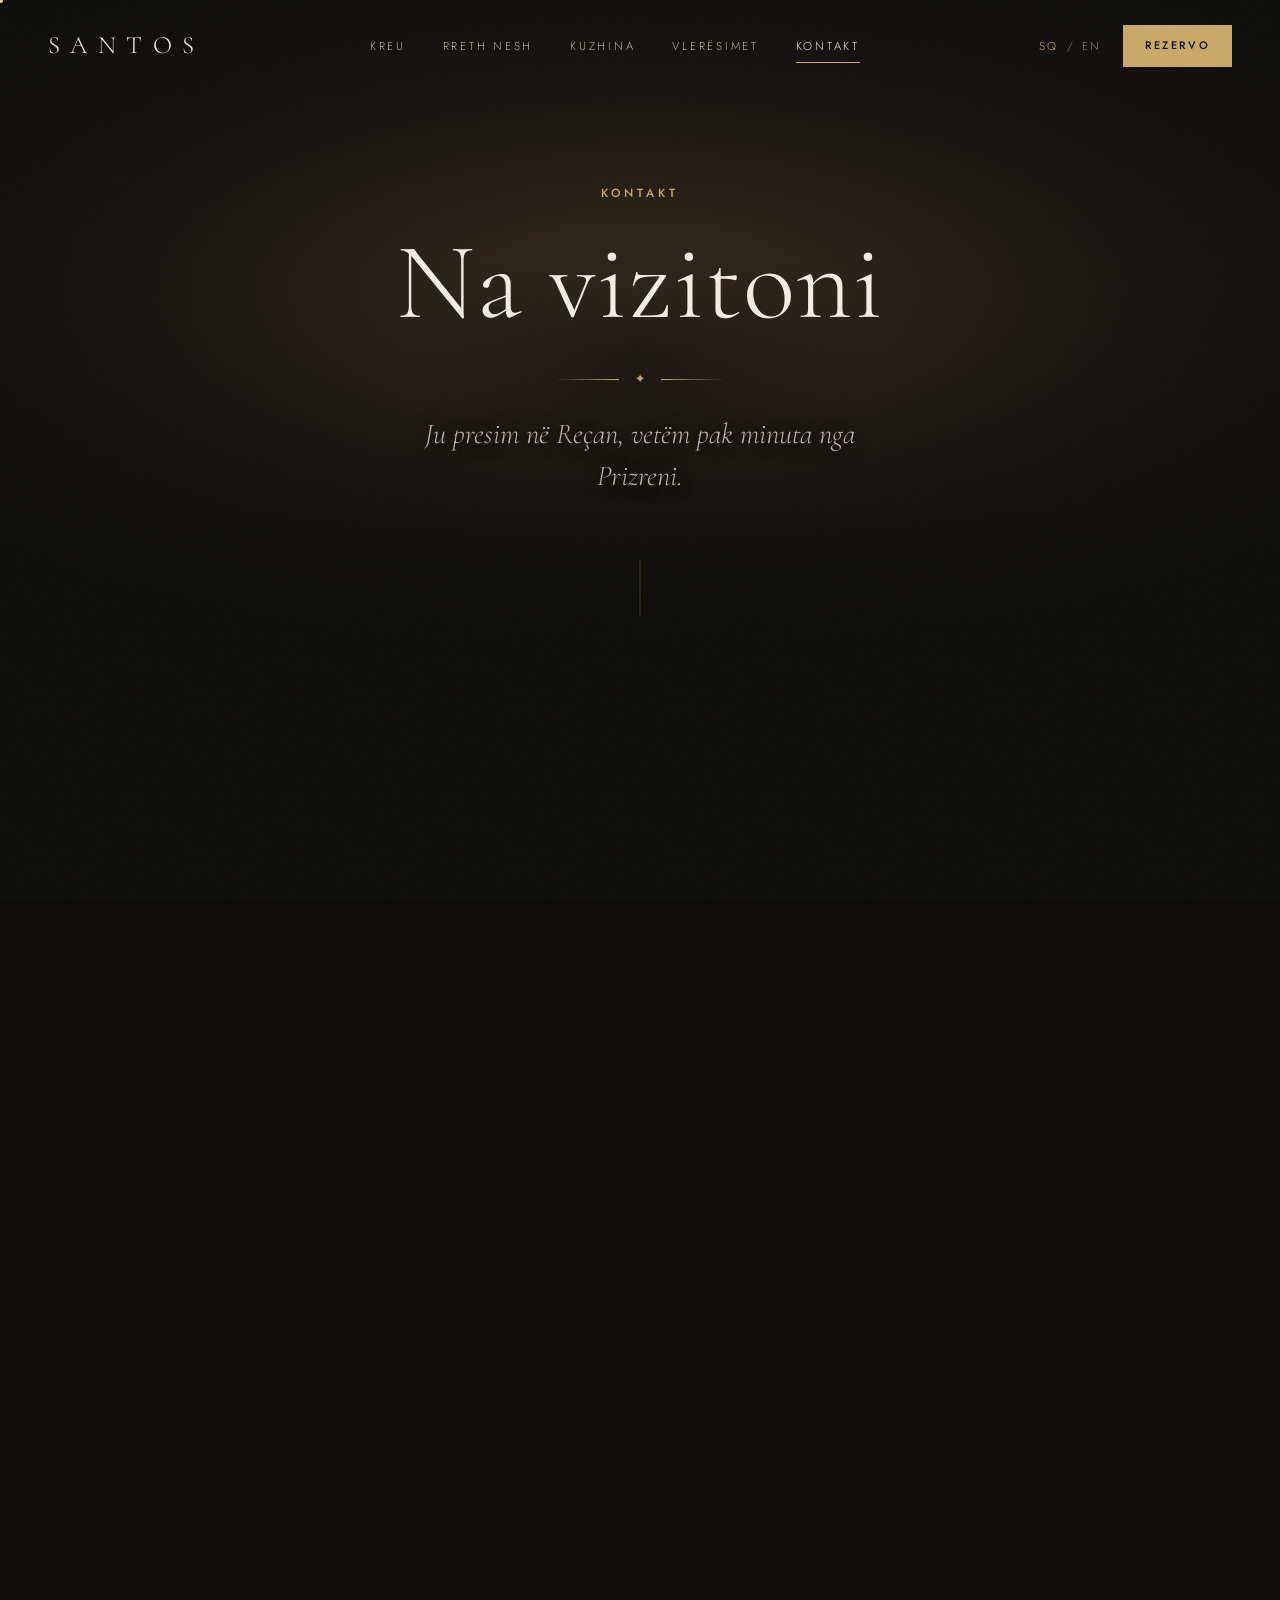
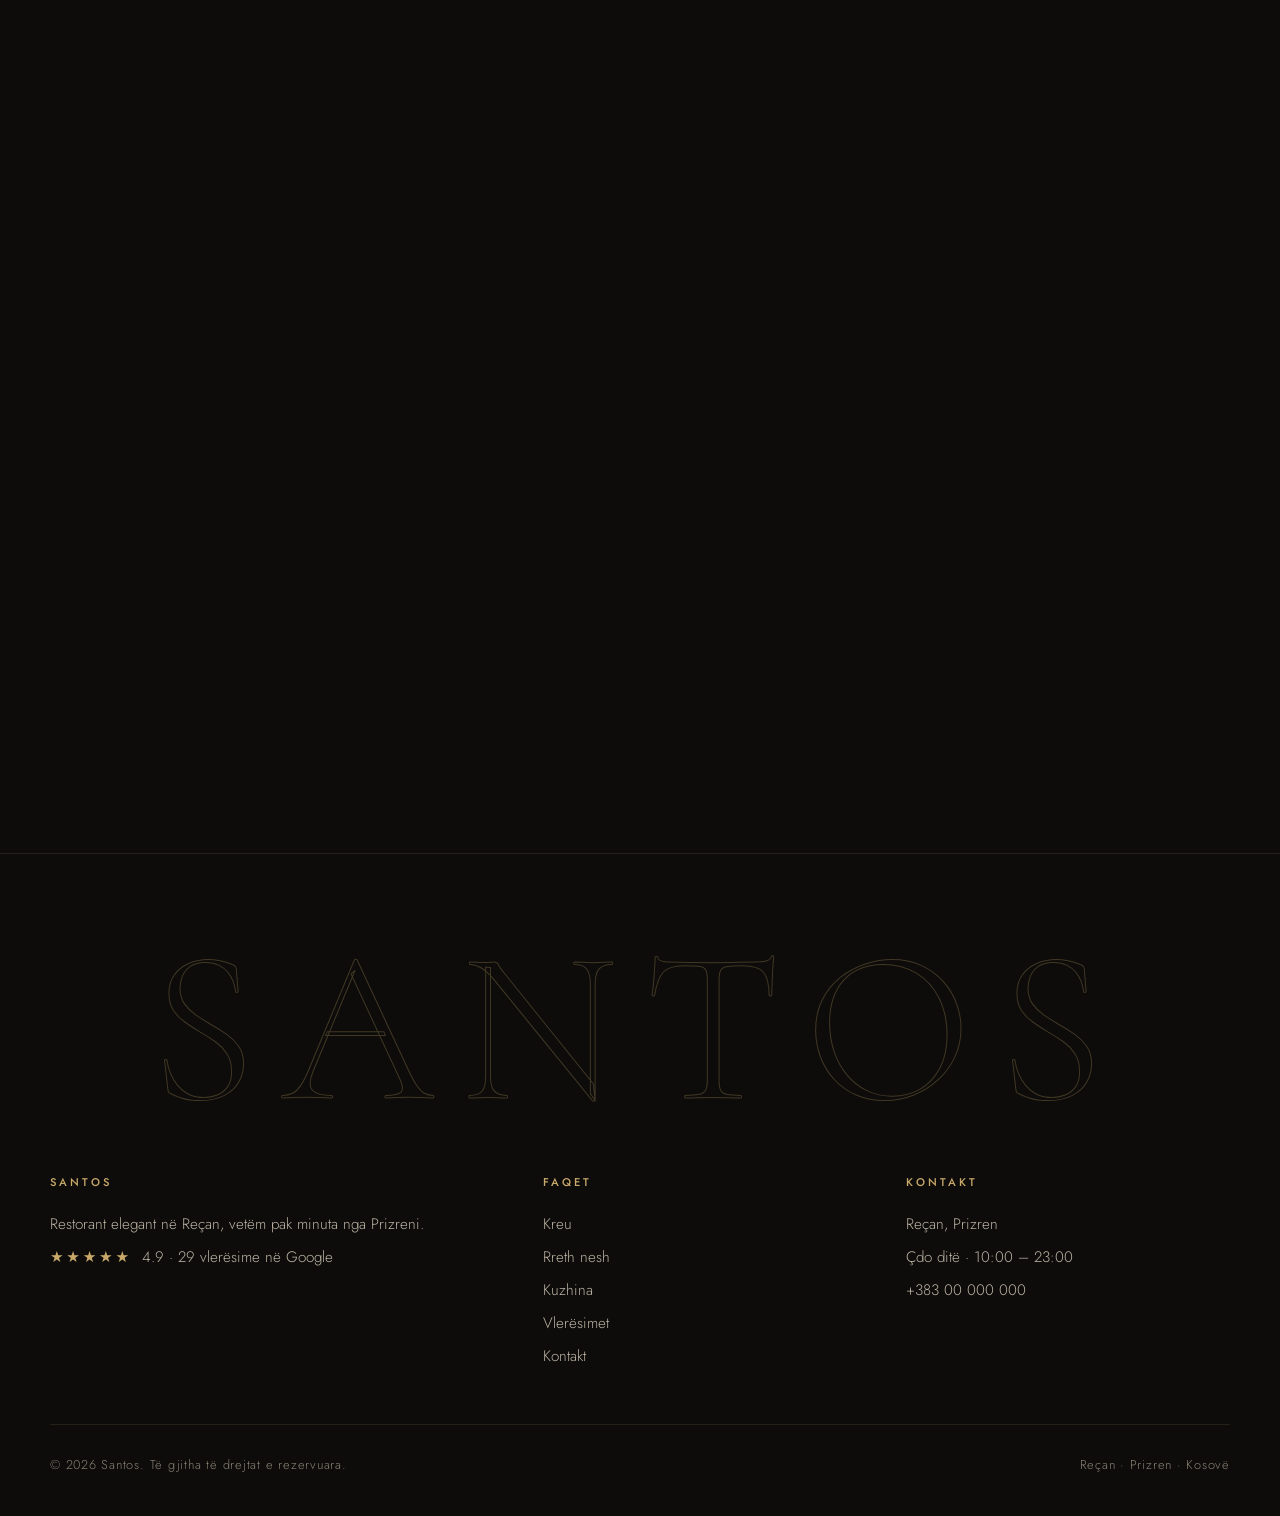
==== commit a3e268c7: "Replace the starfield hero with a candlelit 3D table setting The home hero now shows a porcelain pla" ====
--- a/kontakt.html
+++ b/kontakt.html
@@ -50,7 +50,7 @@
   <main>
     <section class="hero page-hero">
       <div class="hero-bg" aria-hidden="true"></div>
-      <canvas class="scene" data-scene="dust" aria-hidden="true"></canvas>
+      <canvas class="scene" data-scene="glow" aria-hidden="true"></canvas>
       <div class="hero-inner">
         <p class="eyebrow reveal" data-i18n="contactHero.eyebrow">Kontakt</p>
         <h1 class="split" data-i18n="contactHero.title">Na vizitoni</h1>
--- a/assets/styles.css
+++ b/assets/styles.css
@@ -223,6 +223,7 @@
     radial-gradient(ellipse 70% 55% at 50% 45%, rgba(58, 46, 28, 0.9) 0%, rgba(22, 19, 15, 0.9) 55%, var(--ink) 100%);
 }
 .hero-bg.has-photo { background: linear-gradient(180deg, rgba(13,12,10,0.6), rgba(13,12,10,0.75) 60%, var(--ink)), var(--photo) center/cover no-repeat; }
+.hero::after { content: ""; position: absolute; left: 0; right: 0; bottom: 0; height: 22%; z-index: -1; pointer-events: none; background: linear-gradient(180deg, transparent, var(--ink)); }
 canvas.scene { position: absolute; inset: 0; width: 100%; height: 100%; z-index: -1; opacity: 0; display: block; }
 .hero-inner { position: relative; max-width: 860px; }
 .hero-inner::before {
@@ -265,6 +266,16 @@
 .hero-rating:hover { border-color: var(--gold); }
 .hero-rating strong { color: var(--ivory); font-weight: 500; }
 .hero-cta { display: flex; gap: 1rem; justify-content: center; flex-wrap: wrap; margin-top: 2.6rem; }
+
+/* home hero: text left, candlelit table right */
+.hero-home { place-items: center start; text-align: left; }
+.hero-home .hero-inner { margin-left: clamp(1.25rem, 7vw, 8rem); max-width: 600px; }
+.hero-home .hero-inner::before { inset: -15% -25% -15% -40%; background: radial-gradient(ellipse 60% 55% at 40% 50%, rgba(13, 12, 10, 0.6), transparent 70%); }
+.hero-home .hero-title { font-size: clamp(3.2rem, 8.4vw, 8.4rem); }
+.hero-home .ornament { justify-content: flex-start; }
+.hero-home .hero-sub { margin-left: 0; }
+.hero-home .hero-cta { justify-content: flex-start; }
+.hero-home .hero-bg { background: radial-gradient(ellipse 55% 60% at 70% 55%, rgba(66, 44, 22, 0.75) 0%, rgba(22, 18, 13, 0.9) 55%, var(--ink) 100%); }
 
 /* sub-page hero */
 .page-hero { min-height: 72svh; padding-bottom: 5rem; }
@@ -528,6 +539,11 @@
   .cards.four { grid-template-columns: repeat(2, 1fr); }
 }
 @media (max-width: 960px) {
+  .hero-home { place-items: end center; text-align: center; padding-top: 44svh; }
+  .hero-home .hero-inner { margin: 0 auto; }
+  .hero-home .ornament, .hero-home .hero-cta { justify-content: center; }
+  .hero-home .hero-sub { margin-left: auto; }
+  .hero-home .hero-bg { background: radial-gradient(ellipse 90% 45% at 50% 25%, rgba(66, 44, 22, 0.75) 0%, rgba(22, 18, 13, 0.9) 55%, var(--ink) 100%); }
   .nav-links { display: none; }
   .burger { display: block; }
   .nav .btn-small { display: none; }
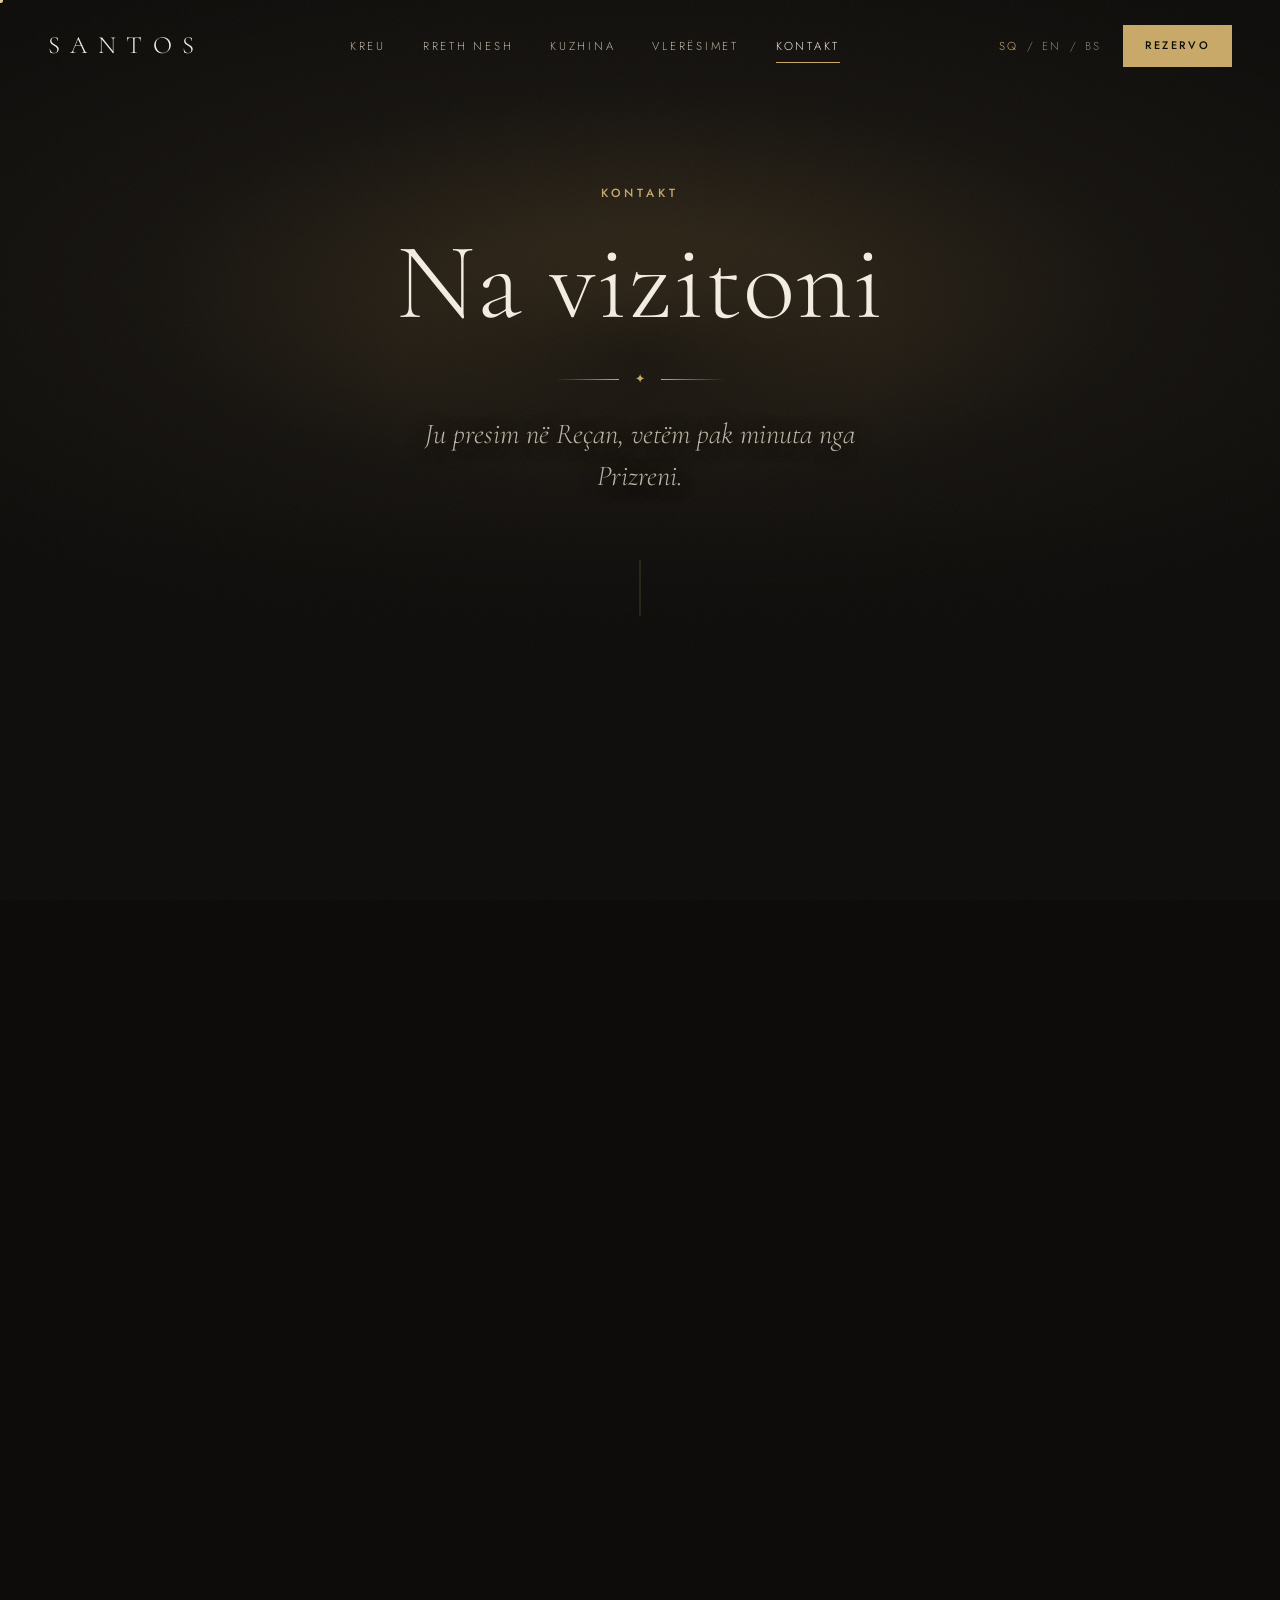
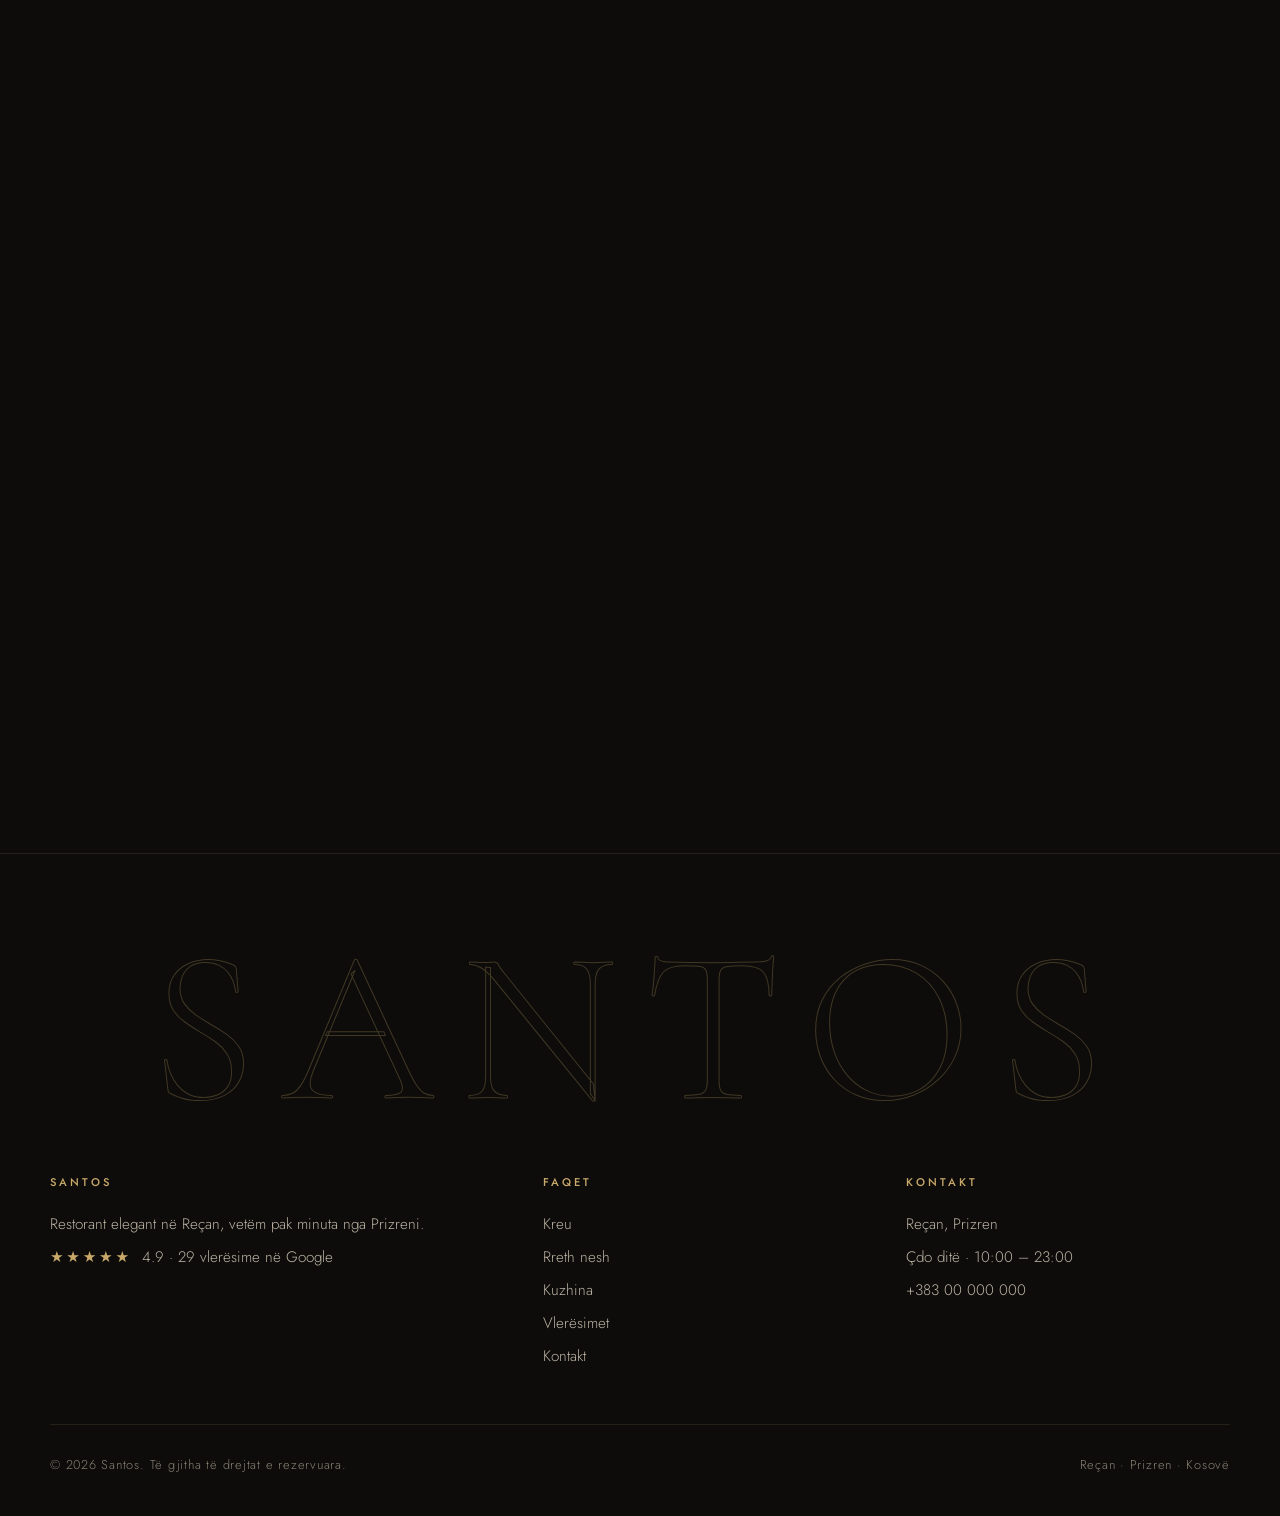
==== commit b4effac6: "Add Bosnian language (SQ / EN / BS) Adds a BS dictionary covering every translated string, a BS swit" ====
--- a/kontakt.html
+++ b/kontakt.html
@@ -33,6 +33,8 @@
         <button type="button" data-lang="sq" aria-pressed="true">SQ</button>
         <span aria-hidden="true">/</span>
         <button type="button" data-lang="en" aria-pressed="false">EN</button>
+        <span aria-hidden="true">/</span>
+        <button type="button" data-lang="bs" aria-pressed="false">BS</button>
       </div>
       <a href="kontakt.html#rezervo" class="btn btn-small" data-i18n="nav.reserve">Rezervo</a>
       <button class="burger" type="button" aria-label="Menu" aria-expanded="false"><span></span><span></span></button>
--- a/assets/styles.css
+++ b/assets/styles.css
@@ -267,16 +267,6 @@
 .hero-rating strong { color: var(--ivory); font-weight: 500; }
 .hero-cta { display: flex; gap: 1rem; justify-content: center; flex-wrap: wrap; margin-top: 2.6rem; }
 
-/* home hero: text left, candlelit table right */
-.hero-home { place-items: center start; text-align: left; }
-.hero-home .hero-inner { margin-left: clamp(1.25rem, 7vw, 8rem); max-width: 600px; }
-.hero-home .hero-inner::before { inset: -15% -25% -15% -40%; background: radial-gradient(ellipse 60% 55% at 40% 50%, rgba(13, 12, 10, 0.6), transparent 70%); }
-.hero-home .hero-title { font-size: clamp(3.2rem, 8.4vw, 8.4rem); }
-.hero-home .ornament { justify-content: flex-start; }
-.hero-home .hero-sub { margin-left: 0; }
-.hero-home .hero-cta { justify-content: flex-start; }
-.hero-home .hero-bg { background: radial-gradient(ellipse 55% 60% at 70% 55%, rgba(66, 44, 22, 0.75) 0%, rgba(22, 18, 13, 0.9) 55%, var(--ink) 100%); }
-
 /* sub-page hero */
 .page-hero { min-height: 72svh; padding-bottom: 5rem; }
 .page-hero h1 { font-size: clamp(3.2rem, 9vw, 6.8rem); font-weight: 300; }
@@ -321,26 +311,14 @@
 .prose p { color: var(--ivory-dim); max-width: 54ch; }
 .prose .link-arrow { margin-top: 1rem; }
 
-/* ---------- Medallion (CSS 3D coin) ---------- */
+/* ---------- Framed wordmark / photo ---------- */
 .medallion-wrap { perspective: 1400px; display: grid; place-items: center; padding: 2rem 0; position: relative; }
 .frame { position: relative; width: min(100%, 440px); aspect-ratio: 4 / 5; padding: 14px; border: 1px solid var(--line); display: grid; place-items: center; overflow: hidden; background: radial-gradient(ellipse at 30% 20%, #2e261b 0%, #17140f 60%, #110f0c 100%); transform-style: preserve-3d; }
 .frame::before { content: ""; position: absolute; inset: 14px; border: 1px solid var(--line-soft); pointer-events: none; z-index: 2; }
 .frame img { position: absolute; inset: 14px; width: calc(100% - 28px); height: calc(100% - 28px); object-fit: cover; z-index: 1; }
-.coin { width: 58%; aspect-ratio: 1; position: relative; transform-style: preserve-3d; animation: coinSpin 14s linear infinite; }
-.coin-face, .coin-edge { position: absolute; inset: 0; border-radius: 50%; backface-visibility: hidden; }
-.coin-face {
-  display: grid; place-items: center;
-  background:
-    radial-gradient(circle at 35% 30%, #f6e3b4 0%, #d6b574 28%, #a8864b 62%, #6f5530 100%);
-  box-shadow: inset 0 0 0 6px rgba(255, 240, 200, 0.18), inset 0 0 0 7px rgba(80, 60, 25, 0.5), inset 0 0 40px rgba(60, 40, 10, 0.55);
-}
-.coin-face::before { content: ""; position: absolute; inset: 11%; border-radius: 50%; border: 1px solid rgba(70, 50, 20, 0.5); box-shadow: 0 0 0 1px rgba(255, 238, 200, 0.25); }
-.coin-face span { font-family: var(--serif); font-size: clamp(4rem, 10vw, 7rem); color: #3e2f17; text-shadow: 0 1px 0 rgba(255, 240, 205, 0.55), 0 -1px 0 rgba(40, 25, 5, 0.35); line-height: 1; }
-.coin-face small { position: absolute; bottom: 18%; font-family: var(--sans); font-size: 0.55rem; letter-spacing: 0.4em; color: #3e2f17; opacity: 0.8; }
-.coin-back { transform: rotateY(180deg); }
-.coin-edge { transform: translateZ(-6px); background: #6f5530; }
-.coin-shadow { position: absolute; bottom: 10%; width: 40%; height: 16px; border-radius: 50%; background: radial-gradient(ellipse, rgba(0,0,0,0.65), transparent 70%); animation: shadowPulse 14s linear infinite; }
-@keyframes coinSpin { from { transform: rotateY(0) rotateX(8deg); } to { transform: rotateY(360deg) rotateX(8deg); } }
+.frame-mark { display: flex; flex-direction: column; align-items: center; gap: 1.2rem; text-align: center; }
+.frame-name { font-family: var(--serif); font-style: italic; font-weight: 300; font-size: clamp(3rem, 6vw, 4.6rem); line-height: 1; color: var(--gold-soft); }
+.frame-mark small { font-size: 0.66rem; letter-spacing: 0.4em; margin-right: -0.4em; text-transform: uppercase; color: var(--ivory-dim); }
 @keyframes shadowPulse { 0%, 50%, 100% { transform: scaleX(1); } 25%, 75% { transform: scaleX(0.35); } }
 .badge {
   position: absolute; left: -1.5rem; bottom: 3rem; z-index: 3;
@@ -539,11 +517,6 @@
   .cards.four { grid-template-columns: repeat(2, 1fr); }
 }
 @media (max-width: 960px) {
-  .hero-home { place-items: end center; text-align: center; padding-top: 44svh; }
-  .hero-home .hero-inner { margin: 0 auto; }
-  .hero-home .ornament, .hero-home .hero-cta { justify-content: center; }
-  .hero-home .hero-sub { margin-left: auto; }
-  .hero-home .hero-bg { background: radial-gradient(ellipse 90% 45% at 50% 25%, rgba(66, 44, 22, 0.75) 0%, rgba(22, 18, 13, 0.9) 55%, var(--ink) 100%); }
   .nav-links { display: none; }
   .burger { display: block; }
   .nav .btn-small { display: none; }
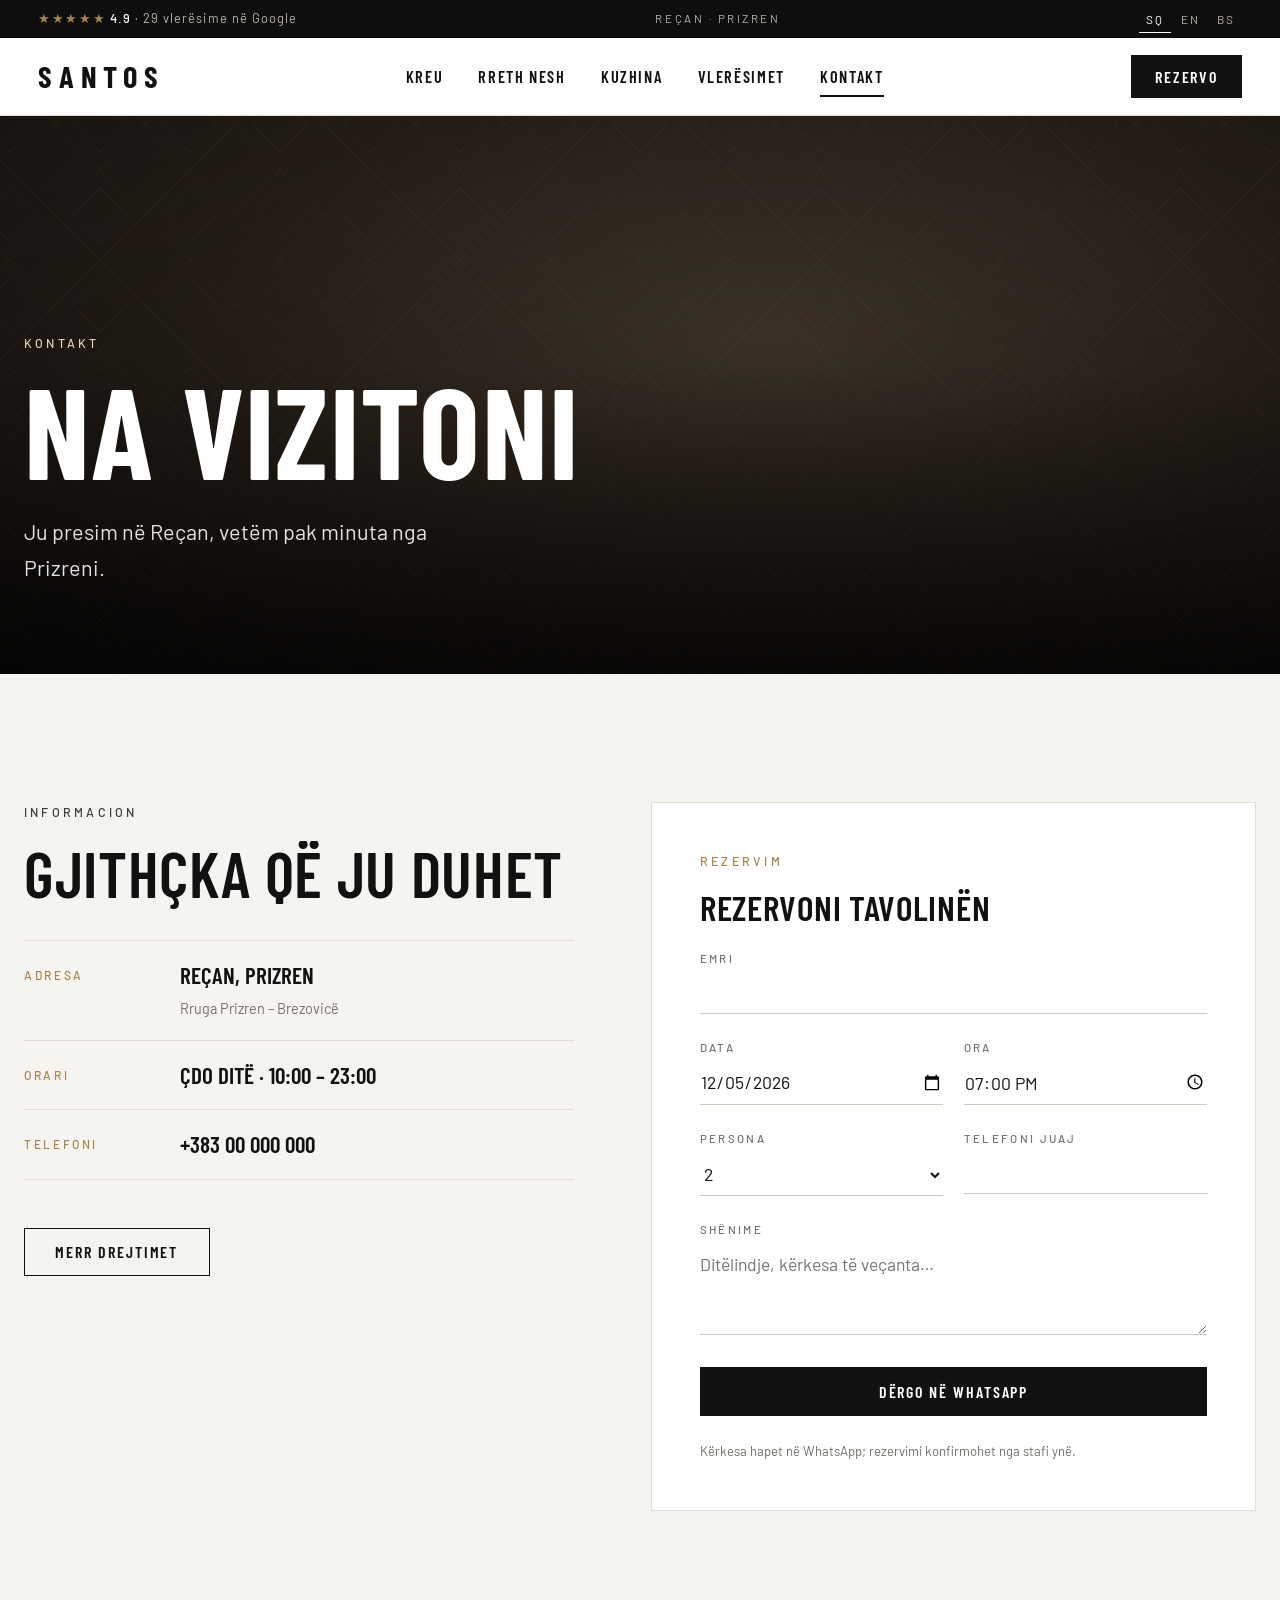
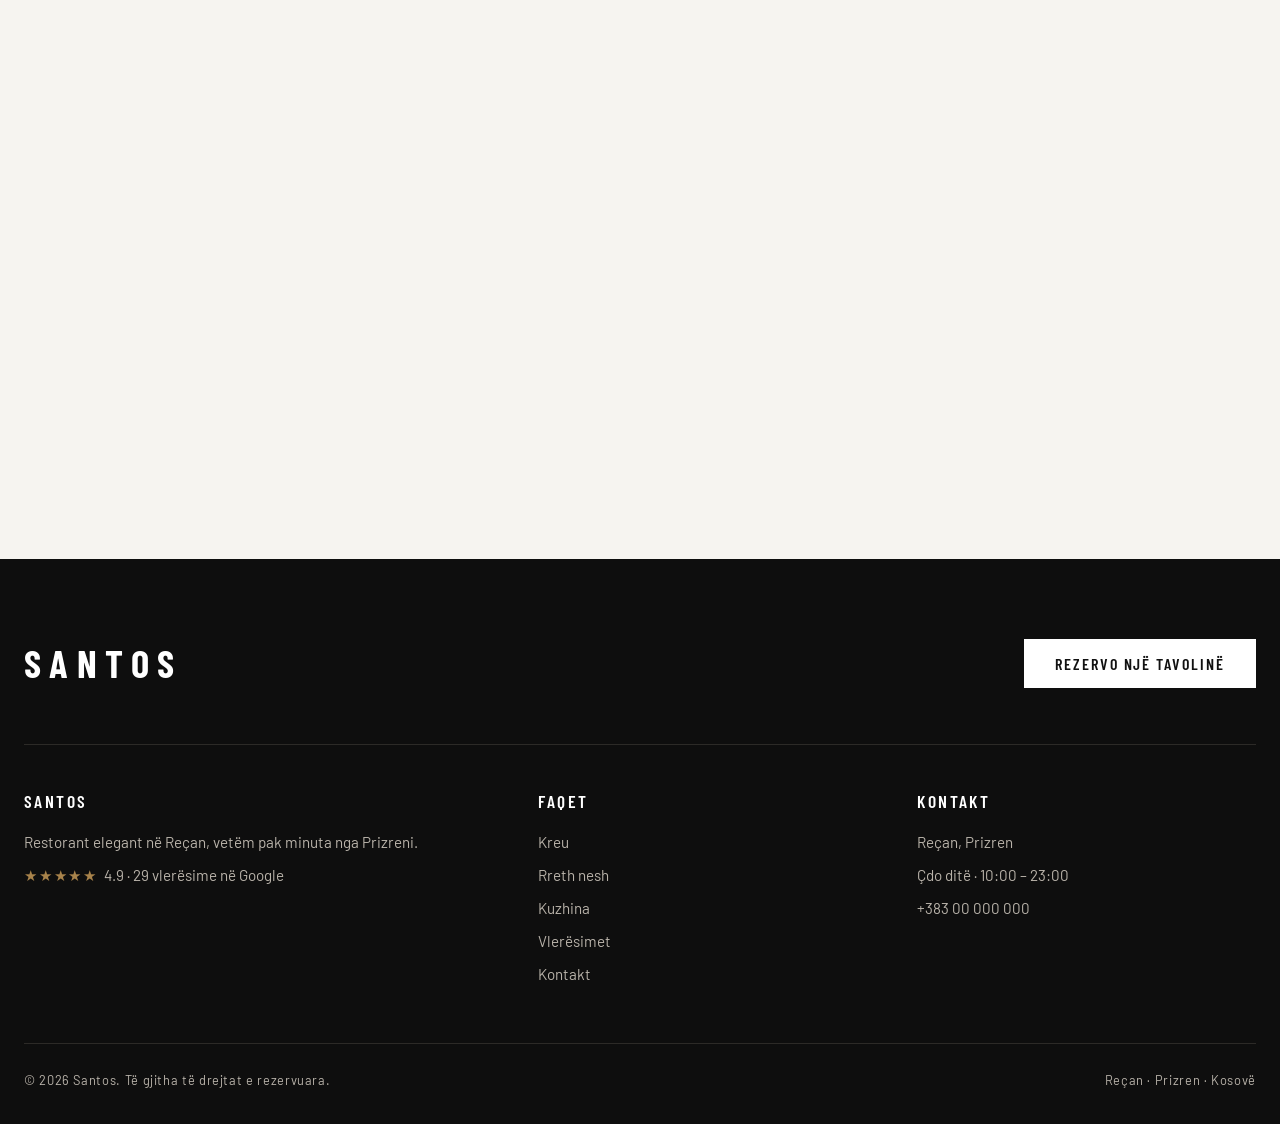
==== commit f6984fba: "Redesign in a light, photo-led style Light background, bold condensed uppercase headings, black top " ====
--- a/kontakt.html
+++ b/kontakt.html
@@ -5,19 +5,25 @@
   <meta name="viewport" content="width=device-width, initial-scale=1">
   <title>Kontakt & Rezervime — Santos · Reçan, Prizren</title>
   <meta name="description" content="Rezervoni tavolinën tuaj në Santos, Reçan, Prizren. Adresa, orari dhe drejtimet.">
-  <meta name="theme-color" content="#0d0c0a">
+  <meta name="theme-color" content="#0e0e0e">
   <meta property="og:title" content="Kontakt & Rezervime — Santos · Reçan, Prizren">
   <meta property="og:description" content="Rezervoni tavolinën tuaj në Santos, Reçan, Prizren. Adresa, orari dhe drejtimet.">
   <link rel="icon" href="assets/favicon.svg" type="image/svg+xml">
   <link rel="preconnect" href="https://fonts.googleapis.com">
   <link rel="preconnect" href="https://fonts.gstatic.com" crossorigin>
-  <link href="https://fonts.googleapis.com/css2?family=Cormorant+Garamond:ital,wght@0,300;0,400;0,500;1,300;1,400&family=Jost:wght@300;400;500&display=swap" rel="stylesheet">
+  <link href="https://fonts.googleapis.com/css2?family=Barlow+Condensed:wght@500;600;700&family=Barlow:wght@300;400;500&family=Cormorant+Garamond:ital,wght@1,400&display=swap" rel="stylesheet">
   <link rel="stylesheet" href="assets/styles.css">
   <script>document.documentElement.className = "js";</script>
 </head><body>
-  <div class="curtain" aria-hidden="true"><div class="curtain-brand"><span>S</span><span>A</span><span>N</span><span>T</span><span>O</span><span>S</span></div></div>
-  <div class="progress" aria-hidden="true"></div>
-  <div class="cursor" aria-hidden="true"></div><div class="cursor-dot" aria-hidden="true"></div>
+  <div class="topbar">
+    <a href="vleresimet.html" class="topbar-rating"><span class="stars" aria-hidden="true">★★★★★</span> <strong>4.9</strong> · <span data-i18n="hero.rating">29 vlerësime në Google</span></a>
+    <span class="topbar-place">Reçan · Prizren</span>
+    <div class="lang" role="group" aria-label="Language">
+      <button type="button" data-lang="sq" aria-pressed="true">SQ</button>
+      <button type="button" data-lang="en" aria-pressed="false">EN</button>
+      <button type="button" data-lang="bs" aria-pressed="false">BS</button>
+    </div>
+  </div>
 
   <header class="nav" id="nav">
     <a href="index.html" class="brand" aria-label="Santos">SANTOS</a>
@@ -29,14 +35,7 @@
         <a href="kontakt.html" data-i18n="nav.contact" aria-current="page">Kontakt</a>
     </nav>
     <div class="nav-right">
-      <div class="lang" role="group" aria-label="Language">
-        <button type="button" data-lang="sq" aria-pressed="true">SQ</button>
-        <span aria-hidden="true">/</span>
-        <button type="button" data-lang="en" aria-pressed="false">EN</button>
-        <span aria-hidden="true">/</span>
-        <button type="button" data-lang="bs" aria-pressed="false">BS</button>
-      </div>
-      <a href="kontakt.html#rezervo" class="btn btn-small" data-i18n="nav.reserve">Rezervo</a>
+      <a href="kontakt.html#rezervo" class="btn btn-dark" data-i18n="nav.reserve">Rezervo</a>
       <button class="burger" type="button" aria-label="Menu" aria-expanded="false"><span></span><span></span></button>
     </div>
     <nav class="menu" aria-label="Mobile">
@@ -45,29 +44,27 @@
         <a href="kuzhina.html" data-i18n="nav.kitchen">Kuzhina</a>
         <a href="vleresimet.html" data-i18n="nav.reviews">Vlerësimet</a>
         <a href="kontakt.html" data-i18n="nav.contact" aria-current="page">Kontakt</a>
-      <div class="ornament" aria-hidden="true"><span></span><i>✦</i><span></span></div>
+      <a href="kontakt.html#rezervo" class="btn btn-dark" data-i18n="cta.reserve">Rezervo një tavolinë</a>
     </nav>
   </header>
 
   <main>
     <section class="hero page-hero">
-      <div class="hero-bg" aria-hidden="true"></div>
-      <canvas class="scene" data-scene="glow" aria-hidden="true"></canvas>
-      <div class="hero-inner">
+      <div class="media tone-4 hero-media"><img src="images/contact.jpg" alt="" loading="lazy" onerror="this.remove()"></div>
+      <div class="hero-shade" aria-hidden="true"></div>
+      <div class="container hero-content">
         <p class="eyebrow reveal" data-i18n="contactHero.eyebrow">Kontakt</p>
         <h1 class="split" data-i18n="contactHero.title">Na vizitoni</h1>
-        <div class="ornament reveal" style="margin-top:1.6rem" aria-hidden="true"><span></span><i>✦</i><span></span></div>
         <p class="hero-sub reveal" data-i18n="contactHero.sub">Ju presim në Reçan, vetëm pak minuta nga Prizreni.</p>
       </div>
-      <div class="scroll-cue" aria-hidden="true"><span></span></div>
     </section>
 
     <section class="section" id="rezervo">
-      <div class="container two">
+      <div class="container contact-grid">
         <div class="prose">
           <p class="eyebrow reveal" data-i18n="info.eyebrow">Informacion</p>
           <h2 class="split" data-i18n="info.title">Gjithçka që ju duhet</h2>
-          <dl class="details reveal" style="margin-top:2.4rem">
+          <dl class="details reveal">
             <div>
               <dt data-i18n="info.address">Adresa</dt>
               <dd>Reçan, Prizren<br><span class="muted" data-i18n="info.addressNote">Rruga Prizren – Brezovicë</span></dd>
@@ -81,14 +78,12 @@
               <dd><a data-phone href="tel:+38300000000">+383 00 000 000</a></dd>
             </div>
           </dl>
-          <div class="row reveal" style="display:flex;gap:1rem;flex-wrap:wrap">
-            <a class="btn btn-ghost" href="https://www.google.com/maps/dir/?api=1&amp;destination=Santos+Re%C3%A7an+Prizren" target="_blank" rel="noopener" data-i18n="info.directions">Merr drejtimet</a>
-          </div>
+          <a class="btn btn-outline reveal" href="https://www.google.com/maps/dir/?api=1&amp;destination=Santos+Re%C3%A7an+Prizren" target="_blank" rel="noopener" data-i18n="info.directions">Merr drejtimet</a>
         </div>
 
-        <form class="form reveal-3d" id="reserve-form" novalidate>
+        <form class="form reveal" id="reserve-form" novalidate>
           <div class="full">
-            <p class="eyebrow" style="margin:0" data-i18n="form.eyebrow">Rezervim</p>
+            <p class="eyebrow" data-i18n="form.eyebrow">Rezervim</p>
             <h3 data-i18n="form.title">Rezervoni tavolinën</h3>
           </div>
           <div class="field full"><label for="f-name" data-i18n="form.name">Emri</label><input id="f-name" name="name" required autocomplete="name"></div>
@@ -99,25 +94,24 @@
           </div>
           <div class="field"><label for="f-phone" data-i18n="form.phone">Telefoni juaj</label><input id="f-phone" name="phone" type="tel" autocomplete="tel"></div>
           <div class="field full"><label for="f-note" data-i18n="form.note">Shënime</label><textarea id="f-note" name="note" data-i18n-ph="form.notePh" placeholder="Ditëlindje, kërkesa të veçanta…"></textarea></div>
-          <div class="full"><button class="btn" type="submit" data-i18n="form.submit">Dërgo në WhatsApp</button></div>
+          <div class="full"><button class="btn btn-dark" type="submit" data-i18n="form.submit">Dërgo në WhatsApp</button></div>
           <p class="note full" data-i18n="form.help">Kërkesa hapet në WhatsApp; rezervimi konfirmohet nga stafi ynë.</p>
         </form>
       </div>
     </section>
 
-    <section class="section" style="padding-top:0">
-      <div class="container">
-        <div class="map reveal-3d">
-          <iframe title="Santos — Reçan, Prizren" loading="lazy" referrerpolicy="no-referrer-when-downgrade"
-            src="https://www.google.com/maps?q=Santos+Re%C3%A7an+Prizren&amp;output=embed"></iframe>
-        </div>
-      </div>
+    <section class="map-section">
+      <iframe title="Santos — Reçan, Prizren" loading="lazy" referrerpolicy="no-referrer-when-downgrade"
+        src="https://www.google.com/maps?q=Santos+Re%C3%A7an+Prizren&amp;output=embed"></iframe>
     </section>
   </main>
 
   <footer class="footer">
     <div class="container">
-      <p class="footer-big" aria-hidden="true">SANTOS</p>
+      <div class="footer-top">
+        <a href="index.html" class="brand">SANTOS</a>
+        <a href="kontakt.html#rezervo" class="btn btn-light" data-i18n="cta.reserve">Rezervo një tavolinë</a>
+      </div>
       <div class="footer-grid">
         <div>
           <h4>Santos</h4>
@@ -151,6 +145,5 @@
   <script src="assets/reviews.js"></script>
   <script src="assets/menu.js"></script>
   <script src="assets/main.js"></script>
-  <script type="module" src="assets/scene.js"></script>
 </body>
 </html>
--- a/assets/styles.css
+++ b/assets/styles.css
@@ -1,547 +1,391 @@
 :root {
-  --ink: #0d0c0a;
-  --ink-2: #151310;
-  --ink-3: #1d1a16;
-  --ivory: #f3ede3;
-  --ivory-dim: #bcb3a4;
-  --muted: #8a8174;
-  --gold: #c8a96a;
-  --gold-soft: #e2cc9b;
-  --gold-deep: #9c7f45;
-  --line: rgba(200, 169, 106, 0.28);
-  --line-soft: rgba(200, 169, 106, 0.13);
-  --serif: "Cormorant Garamond", Georgia, "Times New Roman", serif;
-  --sans: "Jost", system-ui, -apple-system, "Segoe UI", sans-serif;
+  --bg: #f6f4f0;
+  --paper: #ffffff;
+  --ink: #111111;
+  --ink-soft: #3a3a3a;
+  --muted: #74706a;
+  --line: #e2ddd5;
+  --dark: #0e0e0e;
+  --dark-2: #1a1917;
+  --accent: #a8834b;
+  --on-dark: #f4f1ec;
+  --on-dark-dim: #b9b3aa;
+  --head: "Barlow Condensed", "Arial Narrow", "Helvetica Neue", Arial, sans-serif;
+  --body: "Barlow", "Helvetica Neue", Arial, sans-serif;
+  --serif: "Cormorant Garamond", Georgia, serif;
   --ease: cubic-bezier(0.22, 0.61, 0.36, 1);
   --ease-out: cubic-bezier(0.16, 1, 0.3, 1);
+  --topbar: 38px;
 }
 
 *, *::before, *::after { box-sizing: border-box; }
-html { -webkit-text-size-adjust: 100%; }
+html { -webkit-text-size-adjust: 100%; scroll-behavior: smooth; }
 body {
   margin: 0;
-  background: var(--ink);
-  color: var(--ivory);
-  font-family: var(--sans);
-  font-weight: 300;
+  background: var(--bg);
+  color: var(--ink);
+  font-family: var(--body);
+  font-weight: 400;
   font-size: 17px;
-  line-height: 1.75;
+  line-height: 1.7;
   -webkit-font-smoothing: antialiased;
   overflow-x: hidden;
 }
 body.menu-open { overflow: hidden; }
 a { color: inherit; text-decoration: none; }
 img { max-width: 100%; display: block; }
-h1, h2, h3 { font-family: var(--serif); font-weight: 400; line-height: 1.1; margin: 0; letter-spacing: 0.01em; }
-h2 { font-size: clamp(2.2rem, 4.6vw, 3.6rem); }
-h3 { font-size: 1.65rem; }
+h1, h2, h3, h4 { font-family: var(--head); font-weight: 600; text-transform: uppercase; line-height: 1; margin: 0; letter-spacing: 0.01em; }
+h2 { font-size: clamp(2.4rem, 5vw, 4rem); }
+h3 { font-size: 1.7rem; letter-spacing: 0.02em; }
 p { margin: 0 0 1.1em; }
-em { font-style: italic; color: var(--gold-soft); }
 .muted { color: var(--muted); }
-::selection { background: var(--gold); color: var(--ink); }
-
-.container { width: min(1180px, 100% - 2.5rem); margin-inline: auto; }
-.section { padding: clamp(5rem, 11vw, 9rem) 0; position: relative; }
-.section-alt { background: var(--ink-2); border-block: 1px solid var(--line-soft); }
-.section-head { text-align: center; max-width: 740px; margin: 0 auto 4rem; }
-.section-head p:not(.eyebrow) { color: var(--ivory-dim); margin-top: 1.4rem; }
+::selection { background: var(--ink); color: var(--bg); }
+
+.container { width: min(1280px, 100% - 3rem); margin-inline: auto; }
+.narrow { max-width: 860px; text-align: center; }
+.section { padding: clamp(4.5rem, 10vw, 8rem) 0; }
+.section-alt { background: var(--paper); }
+.section-head { display: flex; flex-direction: column; align-items: center; text-align: center; margin: 0 auto 3.4rem; max-width: 820px; }
 
 .eyebrow {
-  font-family: var(--sans);
-  font-size: 0.74rem;
+  font-family: var(--body);
+  font-size: 0.78rem;
   font-weight: 500;
-  letter-spacing: 0.34em;
+  letter-spacing: 0.26em;
   text-transform: uppercase;
-  color: var(--gold);
-  margin-bottom: 1.2rem;
-}
-
-/* ---------- Grain ---------- */
-body::after {
-  content: ""; position: fixed; inset: 0; pointer-events: none; z-index: 90; opacity: 0.045;
-  background-image: url("data:image/svg+xml,%3Csvg xmlns='http://www.w3.org/2000/svg' width='160' height='160'%3E%3Cfilter id='n'%3E%3CfeTurbulence type='fractalNoise' baseFrequency='.9' numOctaves='2' stitchTiles='stitch'/%3E%3C/filter%3E%3Crect width='100%25' height='100%25' filter='url(%23n)'/%3E%3C/svg%3E");
-}
+  color: var(--accent);
+  margin-bottom: 1.1rem;
+}
+.lead { font-size: 1.2rem; color: var(--ink-soft); margin-top: 1.8rem; }
+.stars { color: var(--accent); letter-spacing: 0.12em; }
 
 /* ---------- Buttons ---------- */
 .btn {
-  position: relative; overflow: hidden; isolation: isolate;
-  display: inline-flex; align-items: center; justify-content: center; gap: 0.7rem;
-  padding: 1rem 2.1rem;
-  border: 1px solid var(--gold);
-  background: var(--gold);
-  color: var(--ink);
-  font-family: var(--sans);
-  font-size: 0.76rem;
-  font-weight: 500;
-  letter-spacing: 0.24em;
+  display: inline-flex; align-items: center; justify-content: center;
+  padding: 0.95rem 1.9rem;
+  border: 1px solid transparent;
+  font-family: var(--head);
+  font-size: 1rem;
+  font-weight: 600;
+  letter-spacing: 0.12em;
   text-transform: uppercase;
+  line-height: 1;
   cursor: pointer;
-  transition: color 0.5s var(--ease), border-color 0.5s var(--ease), transform 0.4s var(--ease-out);
-}
-.btn::before {
-  content: ""; position: absolute; inset: 0; z-index: -1;
-  background: var(--ink);
-  transform: translateY(101%);
-  transition: transform 0.55s var(--ease-out);
-}
-.btn:hover { color: var(--gold-soft); }
-.btn:hover::before { transform: translateY(0); }
-.btn-ghost { background: transparent; color: var(--ivory); border-color: var(--line); }
-.btn-ghost::before { background: var(--gold); }
-.btn-ghost:hover { color: var(--ink); border-color: var(--gold); }
-.btn-small { padding: 0.65rem 1.3rem; font-size: 0.68rem; }
-.btn .arrow { transition: transform 0.4s var(--ease-out); }
-.btn:hover .arrow { transform: translateX(4px); }
+  transition: background 0.3s var(--ease), color 0.3s var(--ease), border-color 0.3s var(--ease);
+}
+.btn-dark { background: var(--ink); color: #fff; border-color: var(--ink); }
+.btn-dark:hover { background: transparent; color: var(--ink); }
+.btn-outline { background: transparent; color: var(--ink); border-color: var(--ink); }
+.btn-outline:hover { background: var(--ink); color: #fff; }
+.btn-light { background: #fff; color: var(--ink); border-color: #fff; }
+.btn-light:hover { background: transparent; color: #fff; }
+.btn-ghost-light { background: transparent; color: #fff; border-color: rgba(255, 255, 255, 0.7); }
+.btn-ghost-light:hover { background: #fff; color: var(--ink); border-color: #fff; }
 
 .link-arrow {
   display: inline-flex; align-items: center; gap: 0.6rem;
-  font-size: 0.74rem; letter-spacing: 0.24em; text-transform: uppercase; color: var(--gold);
-}
-.link-arrow::after { content: "→"; transition: transform 0.4s var(--ease-out); }
-.link-arrow:hover::after { transform: translateX(6px); }
-
-/* ---------- Curtain / page transition ---------- */
-.curtain { display: none; }
-.js .curtain {
-  display: grid; place-items: center;
-  position: fixed; inset: 0; z-index: 200;
-  background: var(--ink);
-  transform-origin: top;
-  pointer-events: none;
-}
-.curtain::before {
-  content: ""; position: absolute; left: 0; right: 0; bottom: 0; height: 1px;
-  background: linear-gradient(90deg, transparent, var(--gold), transparent);
-}
-.curtain-brand {
-  display: flex; gap: 0.08em;
-  font-family: var(--serif); font-size: clamp(2.4rem, 8vw, 4.5rem); font-weight: 300;
-  letter-spacing: 0.3em; margin-right: -0.3em; color: var(--gold-soft);
-  perspective: 600px;
-}
-.curtain-brand span { display: inline-block; opacity: 0; transform: rotateX(-90deg) translateY(20px); transform-origin: 50% 100%; }
-.curtain.intro .curtain-brand span { animation: letterIn 0.9s var(--ease-out) forwards; }
-@keyframes letterIn { to { opacity: 1; transform: none; } }
-.curtain.lift { animation: curtainUp 1s var(--ease-out) forwards; }
-.curtain.drop { animation: curtainDown 0.6s var(--ease) forwards; pointer-events: all; }
-@keyframes curtainUp { from { transform: translateY(0); } to { transform: translateY(-100%); visibility: hidden; } }
-@keyframes curtainDown { from { transform: translateY(100%); } to { transform: translateY(0); } }
-
-/* ---------- Scroll progress + cursor ---------- */
-.progress { position: fixed; top: 0; left: 0; height: 2px; width: 100%; z-index: 120; background: linear-gradient(90deg, var(--gold-deep), var(--gold-soft)); transform-origin: left; transform: scaleX(0); }
-.cursor, .cursor-dot { display: none; }
-@media (hover: hover) and (pointer: fine) {
-  .has-cursor .cursor, .has-cursor .cursor-dot { display: block; position: fixed; top: 0; left: 0; pointer-events: none; z-index: 150; border-radius: 50%; }
-  .has-cursor .cursor { width: 38px; height: 38px; margin: -19px 0 0 -19px; border: 1px solid rgba(226, 204, 155, 0.55); transition: width 0.35s var(--ease-out), height 0.35s var(--ease-out), margin 0.35s var(--ease-out), background 0.35s, border-color 0.35s; }
-  .has-cursor .cursor-dot { width: 5px; height: 5px; margin: -2.5px 0 0 -2.5px; background: var(--gold-soft); }
-  .has-cursor .cursor.hover { width: 70px; height: 70px; margin: -35px 0 0 -35px; background: rgba(200, 169, 106, 0.1); border-color: var(--gold); }
-}
-
-/* ---------- Nav ---------- */
+  font-family: var(--head); font-weight: 600; font-size: 1rem; letter-spacing: 0.12em; text-transform: uppercase;
+  border-bottom: 1px solid currentColor; padding-bottom: 0.2rem;
+}
+.link-arrow::after { content: "→"; transition: transform 0.35s var(--ease-out); }
+.link-arrow:hover::after, a:hover .link-arrow::after { transform: translateX(5px); }
+.link-arrow.light { color: #fff; }
+
+/* ---------- Top bar ---------- */
+.topbar {
+  height: var(--topbar);
+  display: flex; align-items: center; justify-content: space-between; gap: 1rem;
+  padding: 0 clamp(1rem, 3vw, 2.5rem);
+  background: var(--dark); color: var(--on-dark-dim);
+  font-size: 0.8rem; letter-spacing: 0.08em;
+}
+.topbar strong { color: #fff; font-weight: 500; }
+.topbar-rating:hover { color: #fff; }
+.topbar-place { text-transform: uppercase; letter-spacing: 0.22em; font-size: 0.72rem; }
+.lang { display: flex; gap: 0.2rem; }
+.lang button {
+  background: none; border: 0; cursor: pointer; padding: 0.25rem 0.45rem;
+  font: inherit; font-size: 0.74rem; letter-spacing: 0.14em; color: var(--on-dark-dim);
+  transition: color 0.2s;
+}
+.lang button:hover { color: #fff; }
+.lang button[aria-pressed="true"] { color: #fff; box-shadow: inset 0 -1px 0 #fff; }
+
+/* ---------- Header ---------- */
 .nav {
-  position: fixed; inset: 0 0 auto 0; z-index: 100;
+  position: sticky; top: 0; z-index: 100;
   display: flex; align-items: center; justify-content: space-between; gap: 1.5rem;
-  padding: 1.5rem clamp(1rem, 4vw, 3rem);
-  transition: background 0.5s var(--ease), padding 0.5s var(--ease), border-color 0.5s var(--ease), transform 0.6s var(--ease-out);
-  border-bottom: 1px solid transparent;
-}
-.nav.scrolled {
-  background: rgba(13, 12, 10, 0.86);
-  backdrop-filter: blur(16px);
-  -webkit-backdrop-filter: blur(16px);
-  padding-block: 0.9rem;
-  border-bottom-color: var(--line-soft);
-}
+  height: 78px;
+  padding: 0 clamp(1rem, 3vw, 2.5rem);
+  background: var(--paper);
+  border-bottom: 1px solid var(--line);
+  transition: box-shadow 0.3s var(--ease), transform 0.4s var(--ease-out);
+}
+.nav.scrolled { box-shadow: 0 6px 24px rgba(0, 0, 0, 0.06); }
 .nav.hide { transform: translateY(-100%); }
 .brand {
-  font-family: var(--serif);
-  font-size: 1.55rem;
-  letter-spacing: 0.42em;
-  margin-right: -0.42em;
-  color: var(--ivory);
-  position: relative; z-index: 2;
-}
-.nav-links { display: flex; gap: 2.3rem; }
+  font-family: var(--head); font-weight: 700; font-size: 1.9rem; letter-spacing: 0.22em; margin-right: -0.22em;
+  color: var(--ink); position: relative; z-index: 2;
+}
+.nav-links { display: flex; gap: 2.2rem; }
 .nav-links a {
-  font-size: 0.72rem; letter-spacing: 0.24em; text-transform: uppercase; color: var(--ivory-dim);
-  position: relative; transition: color 0.3s;
-}
-.nav-links a::after {
-  content: ""; position: absolute; left: 0; right: 0; bottom: -7px; height: 1px;
-  background: var(--gold); transform: scaleX(0); transform-origin: right; transition: transform 0.5s var(--ease-out);
-}
-.nav-links a:hover, .nav-links a[aria-current="page"] { color: var(--ivory); }
-.nav-links a:hover::after, .nav-links a[aria-current="page"]::after { transform: scaleX(1); transform-origin: left; }
-.nav-right { display: flex; align-items: center; gap: 1.2rem; position: relative; z-index: 2; }
-.lang { display: flex; align-items: center; gap: 0.35rem; color: var(--muted); font-size: 0.72rem; }
-.lang button {
-  background: none; border: 0; padding: 0.2rem; cursor: pointer;
-  font: inherit; letter-spacing: 0.18em; color: var(--muted); transition: color 0.3s;
-}
-.lang button[aria-pressed="true"] { color: var(--gold); }
-.lang button:hover { color: var(--ivory); }
-
-.burger { display: none; width: 42px; height: 42px; border: 1px solid var(--line); background: none; cursor: pointer; position: relative; }
-.burger span { position: absolute; left: 11px; right: 11px; height: 1px; background: var(--ivory); transition: transform 0.5s var(--ease-out), top 0.5s var(--ease-out); }
+  font-family: var(--head); font-weight: 600; font-size: 1.02rem; letter-spacing: 0.1em; text-transform: uppercase;
+  position: relative; padding: 0.4rem 0;
+}
+.nav-links a::after { content: ""; position: absolute; left: 0; right: 0; bottom: 0; height: 2px; background: var(--ink); transform: scaleX(0); transition: transform 0.35s var(--ease-out); }
+.nav-links a:hover::after, .nav-links a[aria-current="page"]::after { transform: scaleX(1); }
+.nav-right { display: flex; align-items: center; gap: 1rem; position: relative; z-index: 2; }
+.nav-right .btn { padding: 0.8rem 1.4rem; }
+
+.burger { display: none; width: 44px; height: 44px; border: 1px solid var(--line); background: none; cursor: pointer; position: relative; }
+.burger span { position: absolute; left: 11px; right: 11px; height: 2px; background: var(--ink); transition: transform 0.4s var(--ease-out), top 0.4s var(--ease-out); }
 .burger span:nth-child(1) { top: 16px; }
-.burger span:nth-child(2) { top: 24px; }
-.menu-open .burger span:nth-child(1) { top: 20px; transform: rotate(45deg); }
-.menu-open .burger span:nth-child(2) { top: 20px; transform: rotate(-45deg); }
+.burger span:nth-child(2) { top: 25px; }
+.menu-open .burger span:nth-child(1) { top: 21px; transform: rotate(45deg); }
+.menu-open .burger span:nth-child(2) { top: 21px; transform: rotate(-45deg); }
 
 .menu {
   position: fixed; inset: 0; z-index: 1;
-  background: var(--ink);
-  display: flex; flex-direction: column; justify-content: center; align-items: center; gap: 0.6rem;
-  clip-path: circle(0% at calc(100% - 42px) 42px);
-  transition: clip-path 0.9s var(--ease-out);
+  background: var(--paper);
+  display: flex; flex-direction: column; justify-content: center; align-items: flex-start; gap: 0.4rem;
+  padding: 6rem 1.5rem 2rem;
+  transform: translateY(-100%);
+  transition: transform 0.6s var(--ease-out);
   visibility: hidden;
 }
-.menu-open .menu { clip-path: circle(150% at calc(100% - 42px) 42px); visibility: visible; }
-.menu a {
-  font-family: var(--serif); font-size: clamp(2.2rem, 9vw, 3.4rem); line-height: 1.3; color: var(--ivory);
-  opacity: 0; transform: translateY(30px) rotateX(-40deg); transition: opacity 0.6s var(--ease-out), transform 0.8s var(--ease-out), color 0.3s;
-}
-.menu a[aria-current="page"] { color: var(--gold-soft); font-style: italic; }
-.menu-open .menu a { opacity: 1; transform: none; }
-.menu-open .menu a:nth-child(2) { transition-delay: 0.05s; }
-.menu-open .menu a:nth-child(3) { transition-delay: 0.1s; }
-.menu-open .menu a:nth-child(4) { transition-delay: 0.15s; }
-.menu-open .menu a:nth-child(5) { transition-delay: 0.2s; }
-.menu .ornament { margin-top: 2rem; }
+.menu-open .menu { transform: none; visibility: visible; }
+.menu a:not(.btn) { font-family: var(--head); font-weight: 600; font-size: clamp(2.4rem, 11vw, 3.4rem); text-transform: uppercase; line-height: 1.15; }
+.menu a[aria-current="page"] { color: var(--accent); }
+.menu .btn { margin-top: 2rem; width: 100%; }
+
+/* ---------- Photo slots ---------- */
+.media { position: relative; overflow: hidden; background: var(--dark-2); }
+.media img { position: absolute; inset: 0; width: 100%; height: 100%; object-fit: cover; transition: transform 1.2s var(--ease-out); }
+.media.tone-1 { background: radial-gradient(ellipse at 30% 30%, #4a3a28 0%, #241c14 55%, #141110 100%); }
+.media.tone-2 { background: radial-gradient(ellipse at 70% 30%, #3b2a22 0%, #20170f 60%, #120f0d 100%); }
+.media.tone-3 { background: radial-gradient(ellipse at 40% 70%, #3d3a2e 0%, #1f1d17 60%, #111 100%); }
+.media.tone-4 { background: radial-gradient(ellipse at 60% 40%, #4d4033 0%, #2a221b 55%, #151210 100%); }
+.media::after {
+  content: ""; position: absolute; inset: 0; pointer-events: none; opacity: 0.08;
+  background: url("pattern.svg") center/90px;
+}
+.media:has(img)::after { display: none; }
 
 /* ---------- Hero ---------- */
-.hero {
-  position: relative; min-height: 100svh;
-  display: grid; place-items: center; text-align: center;
-  padding: 7rem 1.25rem 6rem;
-  overflow: hidden;
-  isolation: isolate;
-}
-.hero-bg {
-  position: absolute; inset: 0; z-index: -2;
-  background:
-    radial-gradient(ellipse 70% 55% at 50% 45%, rgba(58, 46, 28, 0.9) 0%, rgba(22, 19, 15, 0.9) 55%, var(--ink) 100%);
-}
-.hero-bg.has-photo { background: linear-gradient(180deg, rgba(13,12,10,0.6), rgba(13,12,10,0.75) 60%, var(--ink)), var(--photo) center/cover no-repeat; }
-.hero::after { content: ""; position: absolute; left: 0; right: 0; bottom: 0; height: 22%; z-index: -1; pointer-events: none; background: linear-gradient(180deg, transparent, var(--ink)); }
-canvas.scene { position: absolute; inset: 0; width: 100%; height: 100%; z-index: -1; opacity: 0; display: block; }
-.hero-inner { position: relative; max-width: 860px; }
-.hero-inner::before {
-  content: ""; position: absolute; inset: -10% -20%; z-index: -1; pointer-events: none;
-  background: radial-gradient(ellipse 50% 50% at 50% 55%, rgba(13, 12, 10, 0.55), transparent 70%);
-}
-.hero-sub { text-shadow: 0 2px 18px rgba(0, 0, 0, 0.8); }
+.hero { position: relative; overflow: hidden; color: #fff; display: flex; align-items: flex-end; }
+.hero-home { min-height: calc(100svh - var(--topbar) - 78px); min-height: max(560px, calc(100svh - var(--topbar) - 78px)); }
+.hero-media { position: absolute; inset: 0; }
+.js .hero-media img, .js .hero-media { animation: kenburns 16s var(--ease) forwards; }
+@keyframes kenburns { from { transform: scale(1.08); } to { transform: scale(1); } }
+.hero-shade { position: absolute; inset: 0; background: linear-gradient(180deg, rgba(0,0,0,0.15) 0%, rgba(0,0,0,0.25) 45%, rgba(0,0,0,0.72) 100%); }
+.hero-content { position: relative; padding: 5rem 0 clamp(3rem, 7vw, 5.5rem); }
+.hero .eyebrow { color: #e6d3b1; }
 .hero-title {
-  font-size: clamp(3.2rem, 12.5vw, 10rem);
-  font-weight: 300;
-  letter-spacing: 0.14em;
-  margin-right: -0.14em;
+  font-size: clamp(4.5rem, 17vw, 14rem);
+  font-weight: 700;
+  letter-spacing: 0.06em;
+  line-height: 0.85;
   white-space: nowrap;
-  text-transform: uppercase;
-  line-height: 1;
   perspective: 900px;
-  text-shadow: 0 10px 60px rgba(0, 0, 0, 0.6);
-}
-.hero-title .ch {
-  display: inline-block;
-  background: linear-gradient(180deg, #fbf6ee 0%, #dcc79b 100%);
-  -webkit-background-clip: text; background-clip: text; color: transparent;
-  transform-origin: 50% 100%;
-}
-.hero-sub {
-  font-family: var(--serif); font-style: italic;
-  font-size: clamp(1.3rem, 2.6vw, 1.8rem);
-  color: var(--ivory-dim);
-  margin: 1.4rem auto 2rem; max-width: 34ch; line-height: 1.45;
-}
-.hero-rating {
-  display: inline-flex; align-items: center; gap: 0.8rem; flex-wrap: wrap; justify-content: center;
-  padding: 0.6rem 1.3rem;
-  border: 1px solid var(--line);
-  background: rgba(13, 12, 10, 0.35);
-  backdrop-filter: blur(6px);
-  font-size: 0.85rem; letter-spacing: 0.06em; color: var(--ivory-dim);
-  transition: border-color 0.4s;
-}
-.hero-rating:hover { border-color: var(--gold); }
-.hero-rating strong { color: var(--ivory); font-weight: 500; }
-.hero-cta { display: flex; gap: 1rem; justify-content: center; flex-wrap: wrap; margin-top: 2.6rem; }
-
-/* sub-page hero */
-.page-hero { min-height: 72svh; padding-bottom: 5rem; }
-.page-hero h1 { font-size: clamp(3.2rem, 9vw, 6.8rem); font-weight: 300; }
-.page-hero .hero-sub { margin-bottom: 0; }
-
-.stars { color: var(--gold); letter-spacing: 0.18em; font-size: 0.95rem; }
-.stars-lg { font-size: 1.5rem; }
-
-.ornament { display: flex; align-items: center; justify-content: center; gap: 1rem; color: var(--gold); }
-.ornament span { width: 64px; height: 1px; background: linear-gradient(90deg, transparent, var(--gold)); }
-.ornament span:last-child { transform: scaleX(-1); }
-.ornament i { font-style: normal; font-size: 0.8rem; }
-
-.scroll-cue {
-  position: absolute; bottom: 2rem; left: 50%; transform: translateX(-50%);
-  width: 1px; height: 56px; background: var(--line); overflow: hidden;
-}
-.scroll-cue span {
-  position: absolute; left: 0; top: -40%; width: 1px; height: 40%; background: var(--gold);
-  animation: cue 2.4s var(--ease) infinite;
-}
-@keyframes cue { to { top: 110%; } }
-
-/* ---------- 3D word reveal ---------- */
-.split { perspective: 800px; }
-.split .w { display: inline-block; overflow: hidden; vertical-align: top; padding-bottom: 0.08em; margin-bottom: -0.08em; }
-.split .wi { display: inline-block; transform: translateY(100%) rotateX(-80deg); transform-origin: 50% 100%; opacity: 0; transition: transform 1.2s var(--ease-out), opacity 1.2s var(--ease-out); }
-.split.in .wi { transform: none; opacity: 1; }
+}
+.hero-title .ch { display: inline-block; transform-origin: 50% 100%; }
+.hero-sub { font-size: clamp(1.1rem, 1.8vw, 1.35rem); max-width: 40ch; margin: 1.6rem 0 0; color: rgba(255, 255, 255, 0.88); }
+.hero-cta { display: flex; gap: 0.8rem; flex-wrap: wrap; margin-top: 2.2rem; }
+.page-hero { min-height: clamp(380px, 62svh, 640px); }
+.page-hero h1 { font-size: clamp(3.6rem, 10vw, 8rem); font-weight: 700; line-height: 0.9; }
+
+/* ---------- Word reveal ---------- */
+.split .w { display: inline-block; overflow: hidden; vertical-align: top; padding-bottom: 0.06em; margin-bottom: -0.06em; }
+.split .wi { display: inline-block; transform: translateY(105%); transition: transform 1s var(--ease-out); }
+.split.in .wi { transform: none; }
 
 /* ---------- Reveal ---------- */
-.js .reveal { opacity: 0; transform: translateY(34px); transition: opacity 1.2s var(--ease-out), transform 1.2s var(--ease-out); }
+.js .reveal { opacity: 0; transform: translateY(28px); transition: opacity 1s var(--ease-out), transform 1s var(--ease-out); }
 .js .reveal.in { opacity: 1; transform: none; }
-.js .reveal-3d { opacity: 0; transform: perspective(1000px) rotateX(18deg) translateY(50px); transform-origin: 50% 100%; transition: opacity 1.3s var(--ease-out), transform 1.3s var(--ease-out); }
-.js .reveal-3d.in { opacity: 1; transform: none; }
-.line-grow { height: 1px; background: linear-gradient(90deg, transparent, var(--gold), transparent); transform: scaleX(0); transition: transform 1.6s var(--ease-out); }
-.line-grow.in { transform: scaleX(1); }
-
-/* ---------- Split layout ---------- */
-.two { display: grid; grid-template-columns: 1.05fr 1fr; gap: clamp(3rem, 7vw, 7rem); align-items: center; }
-.two.flip > :first-child { order: 2; }
+
+/* ---------- Intro ---------- */
+.intro .link-arrow { margin-top: 0.8rem; }
+
+/* ---------- Tiles ---------- */
+.tiles-section { padding-top: 0; }
+.tiles { display: grid; grid-template-columns: repeat(3, 1fr); gap: 1.4rem; }
+.tile { position: relative; display: block; aspect-ratio: 3 / 4; overflow: hidden; color: #fff; }
+.tile .media { position: absolute; inset: 0; }
+.tile::before { content: ""; position: absolute; inset: 0; z-index: 1; background: linear-gradient(180deg, transparent 35%, rgba(0,0,0,0.75)); transition: opacity 0.4s; }
+.tile-body { position: absolute; left: 0; right: 0; bottom: 0; z-index: 2; padding: 2rem; }
+.tile h3 { font-size: clamp(2rem, 3vw, 2.6rem); margin-bottom: 0.8rem; }
+.tile p { color: rgba(255,255,255,0.82); font-size: 0.98rem; max-height: 0; opacity: 0; overflow: hidden; margin: 0; transition: max-height 0.6s var(--ease-out), opacity 0.4s, margin 0.4s; }
+.tile .link-arrow { margin-top: 0.4rem; }
+.tile:hover .media img { transform: scale(1.06); }
+.tile:hover p { max-height: 8em; opacity: 1; margin-bottom: 1rem; }
+.tile .media { transition: transform 1.2s var(--ease-out); }
+.tile:hover .media:not(:has(img)) { transform: scale(1.04); }
+
+/* ---------- Split ---------- */
+.split-grid { display: grid; grid-template-columns: 1.1fr 1fr; gap: clamp(2.5rem, 6vw, 6rem); align-items: center; }
+.split-grid.flip .split-media { order: 2; }
+.split-media .media { aspect-ratio: 4 / 5; }
 .prose h2 { margin-bottom: 1.8rem; }
-.prose p { color: var(--ivory-dim); max-width: 54ch; }
-.prose .link-arrow { margin-top: 1rem; }
-
-/* ---------- Framed wordmark / photo ---------- */
-.medallion-wrap { perspective: 1400px; display: grid; place-items: center; padding: 2rem 0; position: relative; }
-.frame { position: relative; width: min(100%, 440px); aspect-ratio: 4 / 5; padding: 14px; border: 1px solid var(--line); display: grid; place-items: center; overflow: hidden; background: radial-gradient(ellipse at 30% 20%, #2e261b 0%, #17140f 60%, #110f0c 100%); transform-style: preserve-3d; }
-.frame::before { content: ""; position: absolute; inset: 14px; border: 1px solid var(--line-soft); pointer-events: none; z-index: 2; }
-.frame img { position: absolute; inset: 14px; width: calc(100% - 28px); height: calc(100% - 28px); object-fit: cover; z-index: 1; }
-.frame-mark { display: flex; flex-direction: column; align-items: center; gap: 1.2rem; text-align: center; }
-.frame-name { font-family: var(--serif); font-style: italic; font-weight: 300; font-size: clamp(3rem, 6vw, 4.6rem); line-height: 1; color: var(--gold-soft); }
-.frame-mark small { font-size: 0.66rem; letter-spacing: 0.4em; margin-right: -0.4em; text-transform: uppercase; color: var(--ivory-dim); }
-@keyframes shadowPulse { 0%, 50%, 100% { transform: scaleX(1); } 25%, 75% { transform: scaleX(0.35); } }
-.badge {
-  position: absolute; left: -1.5rem; bottom: 3rem; z-index: 3;
-  background: rgba(21, 19, 16, 0.92); backdrop-filter: blur(8px); border: 1px solid var(--line);
-  padding: 1.3rem 1.7rem; display: flex; flex-direction: column;
-}
-.badge-num { font-family: var(--serif); font-size: 3rem; line-height: 1; color: var(--gold-soft); }
-.badge-label { font-size: 0.68rem; letter-spacing: 0.2em; text-transform: uppercase; color: var(--ivory-dim); margin-top: 0.4rem; }
-
-/* ---------- Marquee ---------- */
-.marquee { overflow: hidden; border-block: 1px solid var(--line-soft); padding: 1.6rem 0; background: var(--ink-2); }
-.marquee-track { display: flex; width: max-content; animation: marquee 38s linear infinite; }
-.marquee span { font-family: var(--serif); font-style: italic; font-size: clamp(2rem, 5vw, 3.6rem); color: transparent; -webkit-text-stroke: 1px rgba(200, 169, 106, 0.55); padding: 0 1.6rem; white-space: nowrap; }
-.marquee span:nth-child(odd) { color: var(--ivory); -webkit-text-stroke: 0; }
-.marquee i { font-style: normal; color: var(--gold); align-self: center; font-size: 1rem; }
-@keyframes marquee { to { transform: translateX(-50%); } }
-
-/* ---------- Tilt cards ---------- */
-.cards { display: grid; grid-template-columns: repeat(3, 1fr); gap: 1.6rem; perspective: 1400px; }
-.cards.four { grid-template-columns: repeat(4, 1fr); }
-.tilt {
-  position: relative; transform-style: preserve-3d;
-  transition: transform 0.6s var(--ease-out), border-color 0.5s;
-  will-change: transform;
-}
-.tilt.active { transition: transform 0.12s linear, border-color 0.5s; }
-.tilt .glare {
-  position: absolute; inset: 0; pointer-events: none; opacity: 0; transition: opacity 0.5s;
-  background: radial-gradient(circle at var(--gx, 50%) var(--gy, 50%), rgba(255, 236, 196, 0.16), transparent 55%);
-}
-.tilt:hover .glare { opacity: 1; }
-.card {
-  display: flex; flex-direction: column; min-height: 400px;
-  padding: 2.6rem 2.2rem;
-  background: linear-gradient(160deg, var(--ink-3), var(--ink-2) 60%);
-  border: 1px solid var(--line-soft);
-}
-.card:hover { border-color: var(--line); }
-.card > * { transform: translateZ(40px); }
-.card .num { font-family: var(--serif); font-style: italic; font-size: 1.5rem; color: var(--gold); }
-.card h3 { margin: auto 0 1rem; font-size: 2rem; }
-.card p { color: var(--ivory-dim); font-size: 0.98rem; }
-.card .link-arrow { margin-top: 0.8rem; }
-.card .icon { width: 54px; height: 54px; color: var(--gold); margin-bottom: 1.8rem; }
-.card.compact { min-height: 0; }
-.card.compact h3 { margin-top: 0; font-size: 1.6rem; }
-
-/* ---------- Flip cards ---------- */
-.flips { display: grid; grid-template-columns: repeat(3, 1fr); gap: 1.6rem; }
-.flip-card { perspective: 1200px; height: 340px; cursor: pointer; outline: none; }
-.flip-inner { position: relative; width: 100%; height: 100%; transform-style: preserve-3d; transition: transform 1.1s var(--ease-out); }
-.flip-card:hover .flip-inner, .flip-card:focus-visible .flip-inner, .flip-card.flipped .flip-inner { transform: rotateY(180deg); }
-.flip-face {
-  position: absolute; inset: 0; backface-visibility: hidden; -webkit-backface-visibility: hidden;
-  display: flex; flex-direction: column; align-items: center; justify-content: center; text-align: center; padding: 2.4rem;
-  border: 1px solid var(--line);
-}
-.flip-front { background: radial-gradient(ellipse at 50% 0%, #2a2319, var(--ink-2) 70%); }
-.flip-front .num { font-family: var(--serif); font-style: italic; font-size: 4.5rem; line-height: 1; color: var(--gold); margin-bottom: 1.4rem; }
-.flip-front h3 { font-size: 1.9rem; }
-.flip-front small { margin-top: 1.4rem; font-size: 0.66rem; letter-spacing: 0.3em; text-transform: uppercase; color: var(--muted); }
-.flip-back { transform: rotateY(180deg); background: linear-gradient(160deg, #c8a96a, #9c7f45); color: var(--ink); }
-.flip-back h3 { font-size: 1.7rem; margin-bottom: 1rem; }
-.flip-back p { font-size: 1.02rem; font-weight: 400; margin: 0; }
-
-/* ---------- Stats ---------- */
-.stats { display: grid; grid-template-columns: repeat(3, 1fr); border-block: 1px solid var(--line-soft); }
-.stat { text-align: center; padding: 3rem 1rem; border-right: 1px solid var(--line-soft); }
+.prose p { color: var(--ink-soft); max-width: 54ch; }
+.prose .btn, .prose .link-arrow { margin-top: 0.8rem; }
+
+/* ---------- Rating band ---------- */
+.rating-band { background: var(--dark); color: var(--on-dark); padding: clamp(4rem, 9vw, 7rem) 0; }
+.rating-inner { display: grid; grid-template-columns: auto 1fr; gap: clamp(2.5rem, 7vw, 7rem); align-items: center; }
+.rating-num { text-align: center; }
+.rating-num > span { display: block; font-family: var(--head); font-weight: 700; font-size: clamp(7rem, 16vw, 12rem); line-height: 0.85; }
+.stars-fill { position: relative; display: inline-block; font-size: 1.7rem; letter-spacing: 0.2em; color: #3a3833; margin-top: 1rem; }
+.stars-fill::before { content: "★★★★★"; position: absolute; left: 0; top: 0; width: 0; overflow: hidden; color: var(--accent); white-space: nowrap; transition: width 1.8s var(--ease-out) 0.3s; }
+.stars-fill.in::before { width: 98%; }
+.rating-text p { color: var(--on-dark-dim); max-width: 52ch; }
+.rating-text strong { color: #fff; font-weight: 500; }
+.rating-text h2 { margin-bottom: 1.4rem; }
+.rating-text .row { display: flex; gap: 0.8rem; flex-wrap: wrap; margin-top: 1.6rem; }
+
+/* ---------- Band ---------- */
+.band { position: relative; overflow: hidden; color: #fff; padding: clamp(7rem, 16vw, 12rem) 1.5rem; text-align: center; }
+.band-media { position: absolute; inset: -12% 0; }
+.band .hero-shade { background: rgba(0, 0, 0, 0.45); }
+.band-text { position: relative; margin: 0 auto; max-width: 22ch; font-family: var(--serif); font-style: italic; font-size: clamp(2.2rem, 5vw, 4rem); line-height: 1.2; }
+
+/* ---------- CTA ---------- */
+.cta-inner { display: grid; grid-template-columns: 1fr 1fr; gap: clamp(2rem, 6vw, 6rem); align-items: end; border-top: 2px solid var(--ink); padding-top: 3rem; }
+.cta p { color: var(--ink-soft); font-size: 1.1rem; }
+.cta .row { display: flex; gap: 0.8rem; flex-wrap: wrap; margin-top: 1.4rem; }
+
+/* ---------- Stats / values ---------- */
+.stats-band { background: var(--paper); border-block: 1px solid var(--line); }
+.stats { display: grid; grid-template-columns: repeat(3, 1fr); }
+.stat { text-align: center; padding: 3.2rem 1rem; border-right: 1px solid var(--line); }
 .stat:last-child { border-right: 0; }
-.stat-num { display: block; font-family: var(--serif); font-size: clamp(3.4rem, 7vw, 5rem); line-height: 1; color: var(--gold-soft); font-weight: 300; }
-.stat-label { font-size: 0.7rem; letter-spacing: 0.26em; text-transform: uppercase; color: var(--ivory-dim); margin-top: 0.8rem; display: block; }
-
-/* ---------- Rating showcase ---------- */
-.showcase { display: grid; grid-template-columns: auto 1fr; gap: clamp(2rem, 6vw, 6rem); align-items: center; }
-.ring-score { position: relative; width: clamp(220px, 28vw, 300px); aspect-ratio: 1; display: grid; place-items: center; perspective: 900px; }
-.ring-score svg { position: absolute; inset: 0; transform: rotate(-90deg); }
-.ring-score circle { fill: none; stroke-width: 1.5; }
-.ring-score .track { stroke: var(--line-soft); }
-.ring-score .bar { stroke: url(#goldGrad); stroke-linecap: round; stroke-dasharray: 1000; stroke-dashoffset: 1000; transition: stroke-dashoffset 2.4s var(--ease-out); }
-.ring-score.in .bar { stroke-dashoffset: var(--off, 20); }
-.ring-score .inner { text-align: center; transform-style: preserve-3d; animation: floaty 6s ease-in-out infinite; }
-.ring-score .big { font-family: var(--serif); font-size: clamp(4.5rem, 9vw, 6.5rem); line-height: 0.9; color: var(--gold-soft); font-weight: 300; }
-.ring-score .of { font-size: 0.72rem; letter-spacing: 0.3em; color: var(--muted); text-transform: uppercase; margin-top: 0.5rem; }
-@keyframes floaty { 0%, 100% { transform: translateY(0) rotateX(6deg) rotateY(-6deg); } 50% { transform: translateY(-8px) rotateX(-4deg) rotateY(6deg); } }
-.stars-fill { position: relative; display: inline-block; font-size: 1.6rem; letter-spacing: 0.2em; color: var(--line); }
-.stars-fill::before { content: "★★★★★"; position: absolute; left: 0; top: 0; width: 0; overflow: hidden; color: var(--gold); transition: width 2s var(--ease-out) 0.4s; white-space: nowrap; }
-.stars-fill.in::before { width: 98%; }
-
-/* ---------- Quote band ---------- */
-.band { position: relative; padding: clamp(7rem, 16vw, 12rem) 1.25rem; text-align: center; overflow: hidden; }
-.band-bg {
-  position: absolute; inset: -20% 0; will-change: transform;
-  background: radial-gradient(ellipse at center, #2c2419 0%, var(--ink) 70%);
-}
-.band-bg::after { content: ""; position: absolute; inset: 0; background: url("pattern.svg") center/140px; opacity: 0.05; }
-.band-text {
-  position: relative; margin: 0 auto; max-width: 24ch;
-  font-family: var(--serif); font-style: italic; font-size: clamp(2rem, 4.8vw, 3.8rem); line-height: 1.25;
-}
-.band .ornament { position: relative; margin-bottom: 2rem; }
-
-/* ---------- CTA ---------- */
-.cta { text-align: center; }
-.cta h2 { max-width: 18ch; margin: 0 auto 1.6rem; }
-.cta p { color: var(--ivory-dim); max-width: 50ch; margin: 0 auto 2.6rem; }
-.cta .row { display: flex; gap: 1rem; justify-content: center; flex-wrap: wrap; }
+.stat-num { display: block; font-family: var(--head); font-weight: 700; font-size: clamp(3.8rem, 8vw, 6rem); line-height: 1; }
+.stat-label { display: block; margin-top: 0.7rem; font-size: 0.78rem; letter-spacing: 0.24em; text-transform: uppercase; color: var(--muted); }
+.values { display: grid; grid-template-columns: repeat(3, 1fr); gap: 1.4rem; }
+.value { background: var(--paper); border-top: 2px solid var(--ink); padding: 2.4rem 2rem 2rem; }
+.value-num { display: block; font-family: var(--head); font-weight: 700; font-size: 1.1rem; color: var(--accent); letter-spacing: 0.1em; margin-bottom: 2.4rem; }
+.value h3 { font-size: 2.2rem; margin-bottom: 1rem; }
+.value p { color: var(--ink-soft); margin: 0; }
+
+/* ---------- Features ---------- */
+.features { display: grid; grid-template-columns: repeat(4, 1fr); gap: 0; border-top: 1px solid var(--line); border-left: 1px solid var(--line); }
+.feature { padding: 2.6rem 2rem; border-right: 1px solid var(--line); border-bottom: 1px solid var(--line); background: var(--paper); transition: background 0.3s; }
+.feature:hover { background: var(--bg); }
+.feature .icon { width: 48px; height: 48px; color: var(--accent); margin-bottom: 1.6rem; }
+.feature h3 { font-size: 1.6rem; margin-bottom: 0.8rem; }
+.feature p { color: var(--ink-soft); font-size: 0.98rem; margin: 0; }
+
+/* ---------- Menu ---------- */
+.menu-tabs { display: flex; justify-content: center; gap: 0.4rem; flex-wrap: wrap; margin-bottom: 3rem; }
+.menu-tabs button { background: none; border: 1px solid var(--line); color: var(--ink); padding: 0.7rem 1.3rem; font-family: var(--head); font-weight: 600; font-size: 1rem; letter-spacing: 0.1em; text-transform: uppercase; cursor: pointer; }
+.menu-tabs button[aria-selected="true"] { background: var(--ink); color: #fff; border-color: var(--ink); }
+.menu-list { display: grid; grid-template-columns: 1fr 1fr; gap: 0 4rem; }
+.dish { padding: 1.3rem 0; border-bottom: 1px solid var(--line); animation: dishIn 0.6s var(--ease-out) both; }
+.dish-top { display: flex; align-items: baseline; gap: 1rem; }
+.dish-name { font-family: var(--head); font-weight: 600; font-size: 1.4rem; text-transform: uppercase; }
+.dish-dots { flex: 1; border-bottom: 1px dotted #c9c2b6; transform: translateY(-5px); }
+.dish-price { font-family: var(--head); font-weight: 600; font-size: 1.3rem; }
+.dish p { margin: 0.3rem 0 0; color: var(--muted); font-size: 0.95rem; }
+@keyframes dishIn { from { opacity: 0; transform: translateY(12px); } }
+.menu-empty { max-width: 680px; margin: 0 auto; text-align: center; background: var(--paper); border: 1px solid var(--line); padding: 3.4rem 2rem; }
+.menu-empty h3 { font-size: 2rem; margin-bottom: 1rem; }
+.menu-empty p { color: var(--ink-soft); }
 
 /* ---------- Reviews ---------- */
-.carousel-wrap { position: relative; height: 520px; perspective: 1600px; margin-top: 1rem; overflow: hidden; touch-action: pan-y; cursor: grab; user-select: none; }
+.carousel-wrap { position: relative; height: 500px; perspective: 1600px; overflow: hidden; touch-action: pan-y; cursor: grab; user-select: none; }
 .carousel-wrap:active { cursor: grabbing; }
 .carousel { position: absolute; top: 50%; left: 50%; width: 340px; height: 380px; margin: -190px 0 0 -170px; transform-style: preserve-3d; }
 .carousel .review { position: absolute; inset: 0; backface-visibility: hidden; }
-.carousel-nav { display: flex; justify-content: center; gap: 1rem; margin-top: 1rem; }
-.icon-btn { width: 52px; height: 52px; border: 1px solid var(--line); background: none; color: var(--ivory); cursor: pointer; font-size: 1.1rem; transition: border-color 0.3s, color 0.3s, background 0.3s; }
-.icon-btn:hover { border-color: var(--gold); color: var(--gold-soft); background: rgba(200, 169, 106, 0.08); }
-.review-grid { display: grid; grid-template-columns: repeat(auto-fill, minmax(300px, 1fr)); gap: 1.5rem; }
-.review {
-  position: relative; background: linear-gradient(160deg, var(--ink-3), var(--ink-2)); border: 1px solid var(--line-soft);
-  padding: 2.4rem 2rem 2rem; display: flex; flex-direction: column;
-}
-.review::before {
-  content: "“"; position: absolute; top: 0.6rem; right: 1.4rem;
-  font-family: var(--serif); font-size: 5rem; line-height: 1; color: rgba(200,169,106,0.2);
-}
+.carousel-nav { display: flex; justify-content: center; gap: 0.8rem; margin-top: 1rem; }
+.icon-btn { width: 52px; height: 52px; border: 1px solid var(--ink); background: none; color: var(--ink); cursor: pointer; font-size: 1.1rem; transition: background 0.3s, color 0.3s; }
+.icon-btn:hover { background: var(--ink); color: #fff; }
+.review-grid { display: grid; grid-template-columns: repeat(auto-fill, minmax(300px, 1fr)); gap: 1.4rem; }
+.review { position: relative; background: var(--paper); border: 1px solid var(--line); padding: 2.2rem 2rem 1.8rem; display: flex; flex-direction: column; box-shadow: 0 10px 30px rgba(0,0,0,0.05); }
+.review::before { content: "“"; position: absolute; top: 0.4rem; right: 1.4rem; font-family: var(--serif); font-size: 5rem; line-height: 1; color: var(--line); }
 .review .stars { margin-bottom: 1rem; }
-.review blockquote { margin: 0 0 1.6rem; font-family: var(--serif); font-size: 1.3rem; line-height: 1.5; color: var(--ivory); flex: 1; overflow: hidden; }
-.review footer { display: flex; align-items: center; gap: 0.9rem; border-top: 1px solid var(--line-soft); padding-top: 1.2rem; }
-.avatar { width: 40px; height: 40px; border-radius: 50%; flex: none; display: grid; place-items: center; border: 1px solid var(--line); color: var(--gold); font-family: var(--serif); font-size: 1.1rem; }
-.review-name { font-size: 0.92rem; font-weight: 400; color: var(--ivory); }
-.review-meta { font-size: 0.75rem; color: var(--muted); letter-spacing: 0.05em; }
-.reviews-cta { display: flex; gap: 1rem; justify-content: center; flex-wrap: wrap; margin-top: 3.5rem; }
+.review blockquote { margin: 0 0 1.4rem; font-size: 1.08rem; line-height: 1.6; color: var(--ink); flex: 1; overflow: hidden; }
+.review footer { display: flex; align-items: center; gap: 0.9rem; border-top: 1px solid var(--line); padding-top: 1.1rem; }
+.avatar { width: 40px; height: 40px; border-radius: 50%; flex: none; display: grid; place-items: center; background: var(--ink); color: #fff; font-family: var(--head); font-weight: 600; }
+.review-name { font-weight: 500; }
+.review-meta { font-size: 0.78rem; color: var(--muted); }
 [hidden] { display: none !important; }
 
-/* ---------- Menu ---------- */
-.menu-tabs { display: flex; justify-content: center; gap: 0.4rem; flex-wrap: wrap; margin-bottom: 3rem; }
-.menu-tabs button { background: none; border: 1px solid transparent; color: var(--ivory-dim); padding: 0.6rem 1.3rem; font: inherit; font-size: 0.74rem; letter-spacing: 0.22em; text-transform: uppercase; cursor: pointer; transition: all 0.3s; }
-.menu-tabs button[aria-selected="true"] { border-color: var(--gold); color: var(--gold-soft); }
-.menu-list { display: grid; grid-template-columns: 1fr 1fr; gap: 0 4rem; }
-.dish { padding: 1.4rem 0; border-bottom: 1px solid var(--line-soft); animation: dishIn 0.8s var(--ease-out) both; }
-.dish-top { display: flex; align-items: baseline; gap: 1rem; }
-.dish-name { font-family: var(--serif); font-size: 1.45rem; }
-.dish-dots { flex: 1; border-bottom: 1px dotted var(--line); transform: translateY(-5px); }
-.dish-price { font-family: var(--serif); font-size: 1.3rem; color: var(--gold-soft); }
-.dish p { margin: 0.3rem 0 0; color: var(--muted); font-size: 0.92rem; }
-@keyframes dishIn { from { opacity: 0; transform: perspective(600px) rotateX(-30deg) translateY(16px); } }
-.menu-empty { max-width: 640px; margin: 0 auto; text-align: center; border: 1px solid var(--line); padding: 3.4rem 2rem; position: relative; }
-.menu-empty::before, .menu-empty::after { content: "✦"; position: absolute; left: 50%; transform: translate(-50%, -50%); background: var(--ink); padding: 0 1rem; color: var(--gold); font-size: 0.8rem; }
-.menu-empty::before { top: 0; }
-.menu-empty::after { top: 100%; }
-.menu-empty h3 { font-size: 2rem; margin-bottom: 1rem; }
-.menu-empty p { color: var(--ivory-dim); }
-.section-alt .menu-empty::before, .section-alt .menu-empty::after { background: var(--ink-2); }
-
 /* ---------- Contact ---------- */
-.details { margin: 0 0 2.6rem; display: grid; gap: 1.4rem; }
-.details > div { display: grid; grid-template-columns: 130px 1fr; gap: 1rem; padding-bottom: 1.4rem; border-bottom: 1px solid var(--line-soft); }
-.details dt { font-size: 0.72rem; letter-spacing: 0.24em; text-transform: uppercase; color: var(--gold); padding-top: 0.35rem; }
-.details dd { margin: 0; font-family: var(--serif); font-size: 1.35rem; line-height: 1.4; }
-.details dd .muted { font-family: var(--sans); font-size: 0.85rem; }
-.details a:hover { color: var(--gold-soft); }
-.form { display: grid; grid-template-columns: 1fr 1fr; gap: 1.6rem 1.4rem; padding: clamp(1.8rem, 4vw, 3rem); border: 1px solid var(--line); background: linear-gradient(160deg, var(--ink-3), var(--ink-2)); }
+.contact-grid { display: grid; grid-template-columns: 1fr 1.1fr; gap: clamp(2.5rem, 6vw, 6rem); align-items: start; }
+.details { margin: 2.2rem 0 2.2rem; display: grid; }
+.details > div { display: grid; grid-template-columns: 140px 1fr; gap: 1rem; padding: 1.2rem 0; border-top: 1px solid var(--line); }
+.details > div:last-child { border-bottom: 1px solid var(--line); }
+.details dt { font-size: 0.75rem; font-weight: 500; letter-spacing: 0.22em; text-transform: uppercase; color: var(--accent); padding-top: 0.3rem; }
+.details dd { margin: 0; font-family: var(--head); font-weight: 600; font-size: 1.45rem; text-transform: uppercase; line-height: 1.3; }
+.details dd .muted { font-family: var(--body); font-weight: 400; font-size: 0.9rem; text-transform: none; }
+.form { display: grid; grid-template-columns: 1fr 1fr; gap: 1.5rem 1.3rem; padding: clamp(1.8rem, 4vw, 3rem); background: var(--paper); border: 1px solid var(--line); }
 .form .full { grid-column: 1 / -1; }
-.field { position: relative; }
-.field label { display: block; font-size: 0.68rem; letter-spacing: 0.24em; text-transform: uppercase; color: var(--gold); margin-bottom: 0.4rem; }
+.form h3 { font-size: 2.2rem; }
+.field label { display: block; font-size: 0.72rem; font-weight: 500; letter-spacing: 0.2em; text-transform: uppercase; color: var(--muted); margin-bottom: 0.35rem; }
 .field input, .field select, .field textarea {
-  width: 100%; background: transparent; border: 0; border-bottom: 1px solid var(--line); color: var(--ivory);
-  font-family: var(--serif); font-size: 1.3rem; padding: 0.4rem 0 0.6rem; outline: none; border-radius: 0; transition: border-color 0.3s;
-  color-scheme: dark;
-}
-.field select option { background: var(--ink-2); }
-.field textarea { resize: vertical; min-height: 90px; font-size: 1.15rem; }
-.field input:focus, .field select:focus, .field textarea:focus { border-color: var(--gold-soft); }
-.form .note { font-size: 0.8rem; color: var(--muted); margin: 0; }
-.map { border: 1px solid var(--line); padding: 12px; }
-.map iframe { display: block; width: 100%; aspect-ratio: 16 / 9; border: 0; filter: grayscale(1) invert(0.92) contrast(0.85) sepia(0.25); }
+  width: 100%; background: transparent; border: 0; border-bottom: 1px solid #cfc8bd; color: var(--ink);
+  font-family: var(--body); font-size: 1.1rem; padding: 0.45rem 0 0.6rem; outline: none; border-radius: 0; transition: border-color 0.3s;
+}
+.field textarea { resize: vertical; min-height: 90px; }
+.field input:focus, .field select:focus, .field textarea:focus { border-color: var(--ink); }
+.form .note { font-size: 0.82rem; color: var(--muted); margin: 0; }
+.form .btn { width: 100%; }
+.map-section iframe { display: block; width: 100%; height: clamp(320px, 45vw, 520px); border: 0; filter: grayscale(1) contrast(1.05); }
 
 /* ---------- Footer ---------- */
-.footer { padding: 5.5rem 0 2.5rem; border-top: 1px solid var(--line-soft); background: var(--ink); position: relative; overflow: hidden; }
-.footer .footer-big { font-family: var(--serif); font-weight: 300; font-size: clamp(4rem, 17vw, 14rem); line-height: 0.8; letter-spacing: 0.12em; text-align: center; color: transparent; -webkit-text-stroke: 1px rgba(200, 169, 106, 0.28); margin: 0 0 3.5rem; user-select: none; }
-.footer-grid { display: grid; grid-template-columns: 1.4fr 1fr 1fr; gap: 2.5rem; padding-bottom: 3rem; border-bottom: 1px solid var(--line-soft); }
-.footer h4 { font-family: var(--sans); font-weight: 500; font-size: 0.7rem; letter-spacing: 0.28em; text-transform: uppercase; color: var(--gold); margin: 0 0 1.2rem; }
-.footer p, .footer li { color: var(--ivory-dim); font-size: 0.95rem; margin: 0 0 0.4rem; }
+.footer { background: var(--dark); color: var(--on-dark-dim); padding: 4.5rem 0 2rem; }
+.footer .brand { color: #fff; font-size: 2.4rem; }
+.footer-top { display: flex; justify-content: space-between; align-items: center; gap: 1.5rem; flex-wrap: wrap; padding-bottom: 3rem; border-bottom: 1px solid #2c2a27; }
+.footer-grid { display: grid; grid-template-columns: 1.4fr 1fr 1fr; gap: 2.5rem; padding: 3rem 0; border-bottom: 1px solid #2c2a27; }
+.footer h4 { color: #fff; font-size: 1.1rem; letter-spacing: 0.14em; margin-bottom: 1.2rem; }
+.footer p, .footer li { font-size: 0.95rem; margin: 0 0 0.45rem; }
 .footer ul { list-style: none; padding: 0; margin: 0; }
-.footer li a { transition: color 0.3s; }
-.footer li a:hover { color: var(--gold-soft); }
-.footer-bottom { display: flex; justify-content: space-between; gap: 1rem; flex-wrap: wrap; padding-top: 1.8rem; font-size: 0.8rem; color: var(--muted); letter-spacing: 0.06em; }
+.footer a:hover { color: #fff; }
+.footer-bottom { display: flex; justify-content: space-between; gap: 1rem; flex-wrap: wrap; padding-top: 1.6rem; font-size: 0.8rem; letter-spacing: 0.05em; }
 
 /* ---------- Reduced motion ---------- */
 @media (prefers-reduced-motion: reduce) {
+  html { scroll-behavior: auto; }
   *, *::before, *::after { animation-duration: 0.001ms !important; animation-iteration-count: 1 !important; transition-duration: 0.001ms !important; }
-  .js .reveal, .js .reveal-3d, .split .wi { opacity: 1; transform: none; }
+  .js .reveal, .split .wi { opacity: 1; transform: none; }
 }
 
 /* ---------- Responsive ---------- */
-@media (max-width: 1080px) {
-  .cards.four { grid-template-columns: repeat(2, 1fr); }
+@media (max-width: 1100px) {
+  .features { grid-template-columns: repeat(2, 1fr); }
+  .nav-links { gap: 1.5rem; }
 }
 @media (max-width: 960px) {
   .nav-links { display: none; }
   .burger { display: block; }
-  .nav .btn-small { display: none; }
-  .two, .showcase { grid-template-columns: 1fr; }
-  .two.flip > :first-child { order: 0; }
-  .showcase { justify-items: center; text-align: center; }
-  .cards, .flips { grid-template-columns: 1fr; }
-  .card { min-height: 300px; }
-  .stats { grid-template-columns: 1fr; }
-  .stat { border-right: 0; border-bottom: 1px solid var(--line-soft); }
+  .nav-right > .btn { display: none; }
+  .nav { height: 66px; }
+  .hero-home { min-height: max(520px, calc(100svh - var(--topbar) - 66px)); }
+  .topbar-place { display: none; }
+  .topbar-rating [data-i18n] { display: none; }
+  .tiles { grid-template-columns: 1fr; }
+  .tile { aspect-ratio: 4 / 3; }
+  .tile p { max-height: none; opacity: 1; margin-bottom: 1rem; }
+  .split-grid, .contact-grid, .rating-inner, .cta-inner { grid-template-columns: 1fr; }
+  .split-grid.flip .split-media { order: 0; }
+  .split-media .media { aspect-ratio: 4 / 3; }
+  .rating-inner { text-align: center; justify-items: center; }
+  .rating-text p { margin-inline: auto; }
+  .rating-text .row { justify-content: center; }
+  .stats, .values { grid-template-columns: 1fr; }
+  .stat { border-right: 0; border-bottom: 1px solid var(--line); }
   .stat:last-child { border-bottom: 0; }
   .menu-list { grid-template-columns: 1fr; }
   .footer-grid { grid-template-columns: 1fr 1fr; }
   .footer-grid > :first-child { grid-column: 1 / -1; }
-  .badge { left: 0; }
 }
 @media (max-width: 600px) {
   body { font-size: 16px; }
-  .brand { font-size: 1.25rem; letter-spacing: 0.32em; }
-  .cards.four { grid-template-columns: 1fr; }
-  .details > div { grid-template-columns: 1fr; gap: 0.3rem; }
+  .container { width: min(1280px, 100% - 2rem); }
+  .brand { font-size: 1.6rem; }
+  .features { grid-template-columns: 1fr; }
+  .details > div { grid-template-columns: 1fr; gap: 0.2rem; }
   .form { grid-template-columns: 1fr; }
-  .btn { width: 100%; }
-  .hero-cta, .cta .row, .reviews-cta { flex-direction: column; }
+  .hero-cta .btn, .cta .row .btn { flex: 1 1 100%; }
   .carousel { width: 280px; height: 400px; margin: -200px 0 0 -140px; }
   .footer-grid { grid-template-columns: 1fr; }
-  .flip-card { height: 300px; }
-}
+}
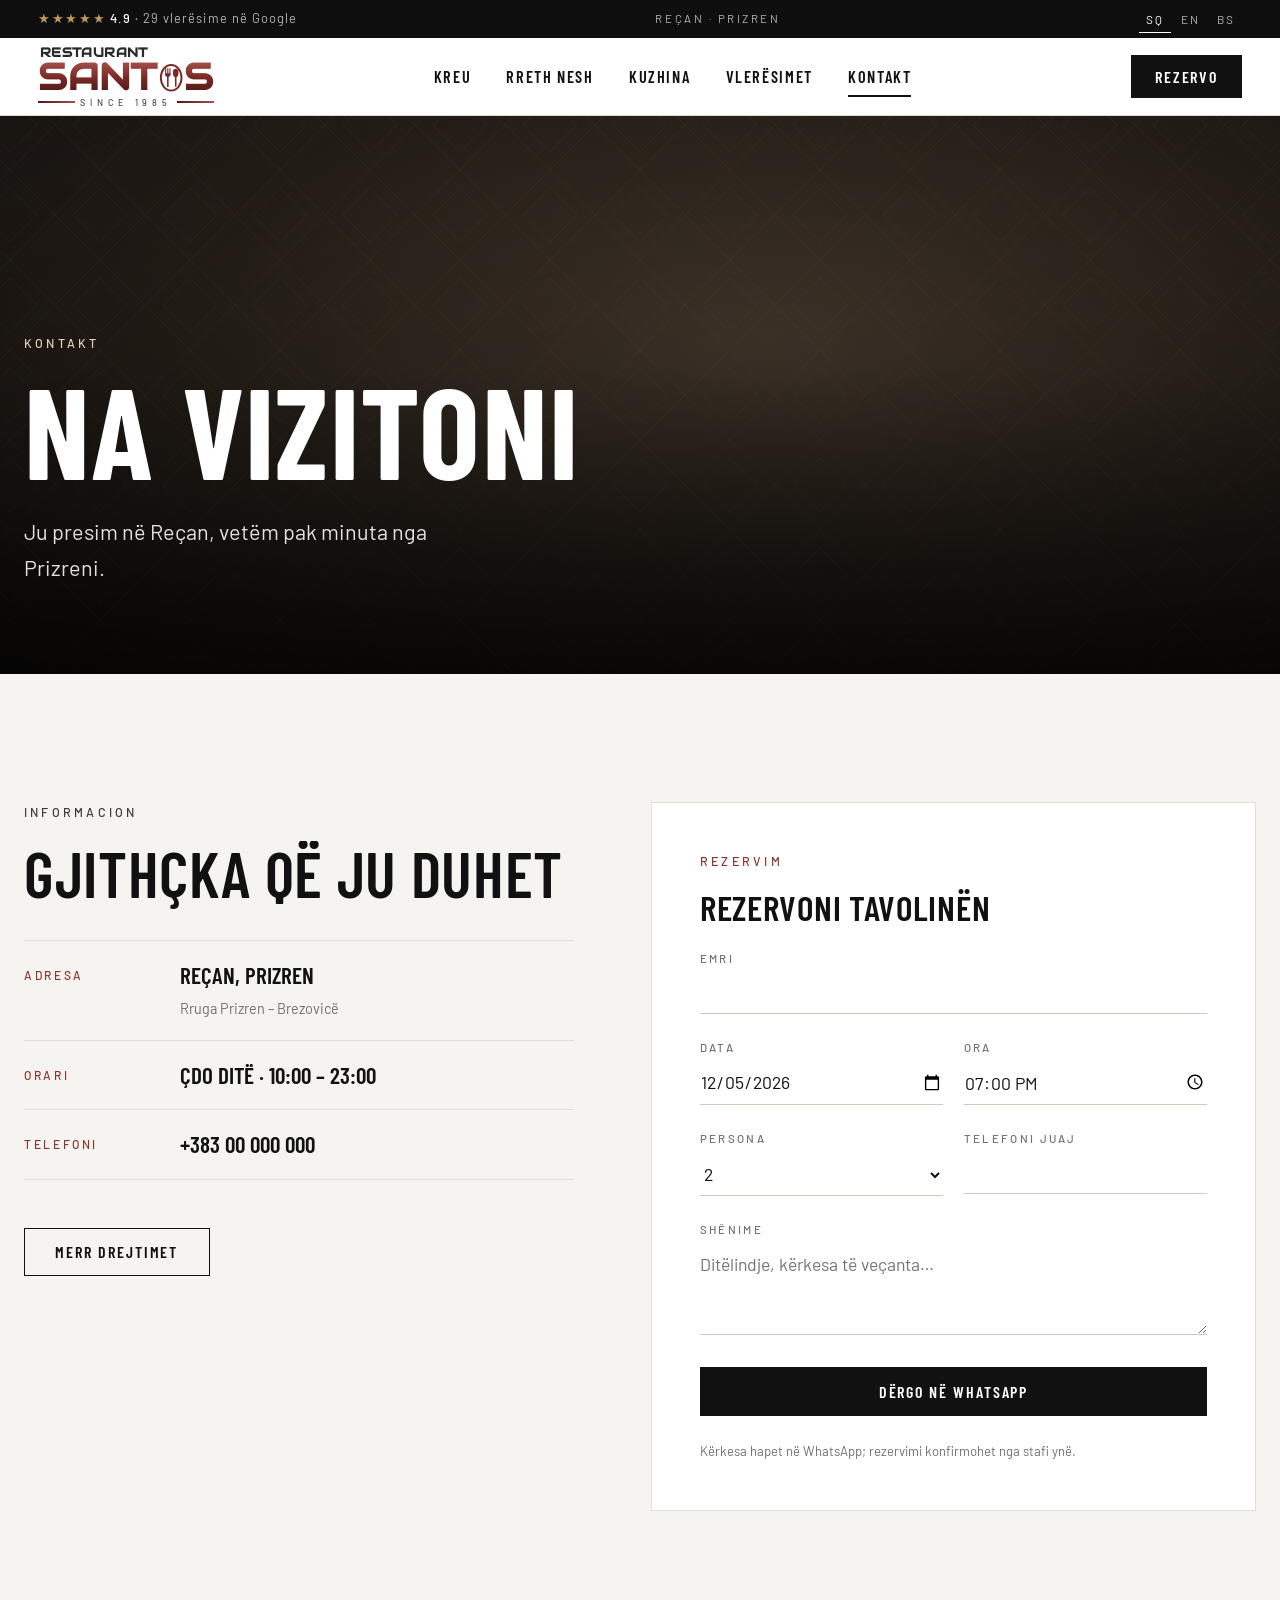
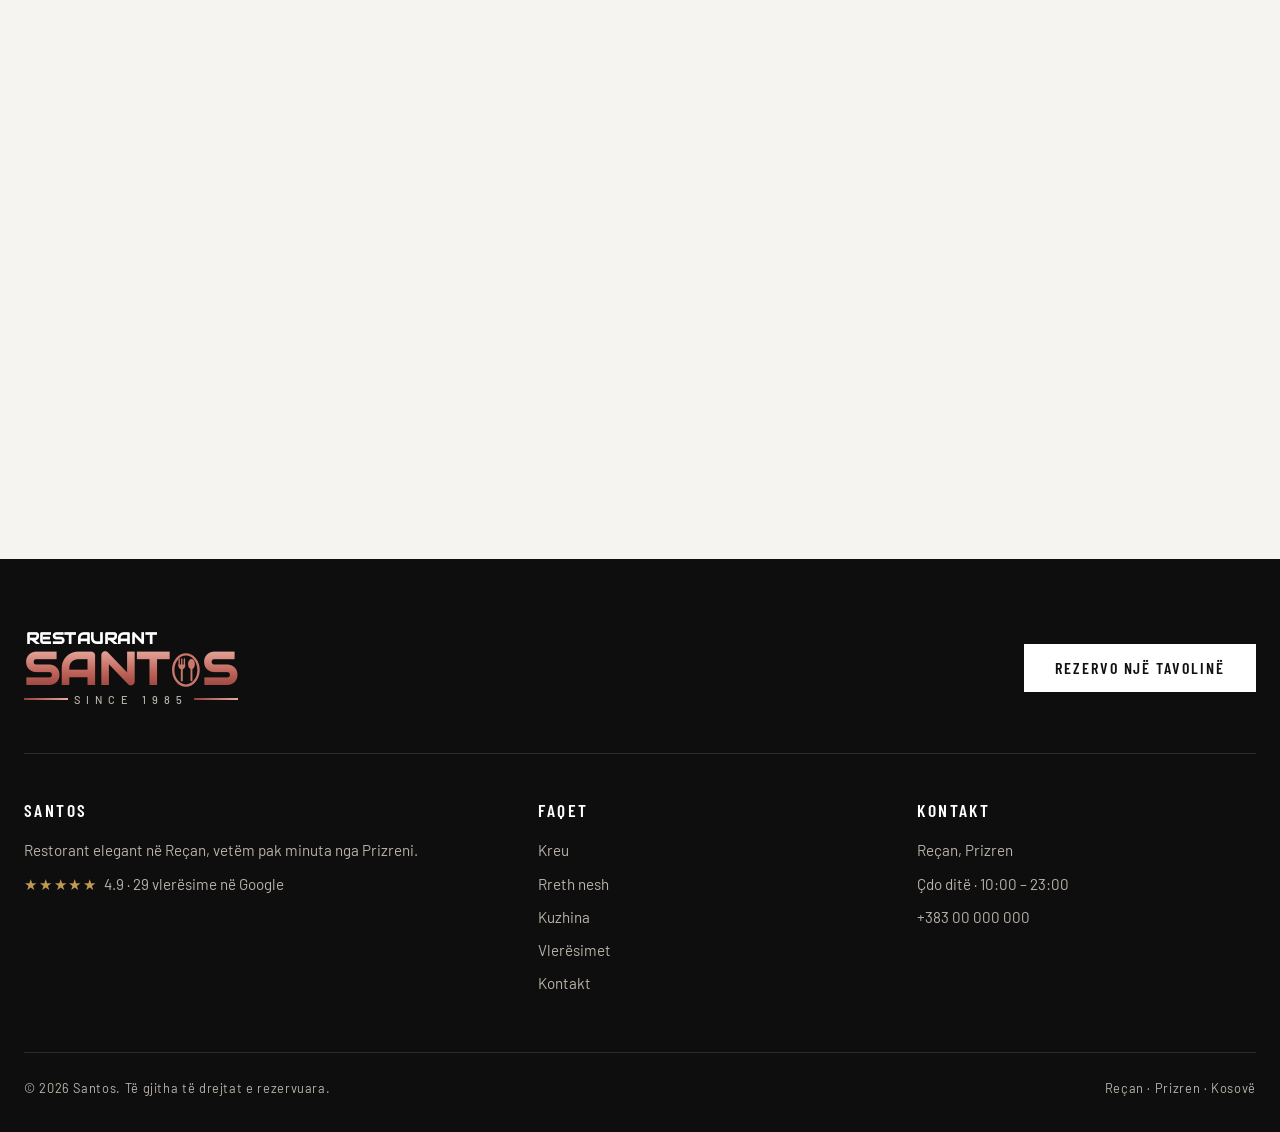
==== commit 21a8f309: "Add the real menu and the Santos logo Menu transcribed from the printed menu (cold starters, salads," ====
--- a/kontakt.html
+++ b/kontakt.html
@@ -11,12 +11,12 @@
   <link rel="icon" href="assets/favicon.svg" type="image/svg+xml">
   <link rel="preconnect" href="https://fonts.googleapis.com">
   <link rel="preconnect" href="https://fonts.gstatic.com" crossorigin>
-  <link href="https://fonts.googleapis.com/css2?family=Barlow+Condensed:wght@500;600;700&family=Barlow:wght@300;400;500&family=Cormorant+Garamond:ital,wght@1,400&display=swap" rel="stylesheet">
+  <link href="https://fonts.googleapis.com/css2?family=Audiowide&family=Barlow+Condensed:wght@500;600;700&family=Barlow:wght@300;400;500&family=Cormorant+Garamond:ital,wght@1,400&display=swap" rel="stylesheet">
   <link rel="stylesheet" href="assets/styles.css">
   <script>document.documentElement.className = "js";</script>
 </head><body>
   <div class="topbar">
-    <a href="vleresimet.html" class="topbar-rating"><span class="stars" aria-hidden="true">★★★★★</span> <strong>4.9</strong> · <span data-i18n="hero.rating">29 vlerësime në Google</span></a>
+    <a href="vleresimet.html" class="topbar-rating"><span class="stars" aria-hidden="true">★★★★★</span> <strong>4.9</strong><span class="tb-count"> · <span data-i18n="hero.rating">29 vlerësime në Google</span></span></a>
     <span class="topbar-place">Reçan · Prizren</span>
     <div class="lang" role="group" aria-label="Language">
       <button type="button" data-lang="sq" aria-pressed="true">SQ</button>
@@ -26,7 +26,7 @@
   </div>
 
   <header class="nav" id="nav">
-    <a href="index.html" class="brand" aria-label="Santos">SANTOS</a>
+    <a href="index.html" class="brand logo" aria-label="Restaurant Santos — since 1985"><span class="logo-top" aria-hidden="true">RESTAURANT</span><span class="logo-main" aria-hidden="true">SANT<svg class="logo-o" viewBox="0 0 40 48" aria-hidden="true"><ellipse cx="20" cy="24" rx="17" ry="21" fill="none" stroke="currentColor" stroke-width="3.2"/><path d="M11 9v8.5M14.5 9v8.5M18 9v8.5" stroke="currentColor" stroke-width="1.8" stroke-linecap="round"/><path d="M9.8 16.5h9.4V18c0 2.6-1.6 4.3-3.4 4.9V39h-2.6V22.9c-1.8-.6-3.4-2.3-3.4-4.9z" fill="currentColor"/><ellipse cx="27.5" cy="16" rx="4.6" ry="6.8" fill="currentColor"/><rect x="26.2" y="21" width="2.6" height="18" rx="1.3" fill="currentColor"/></svg>S</span><span class="logo-since" aria-hidden="true"><i></i>SINCE 1985<i></i></span></a>
     <nav class="nav-links" aria-label="Main">
         <a href="index.html" data-i18n="nav.home">Kreu</a>
         <a href="rreth-nesh.html" data-i18n="nav.about">Rreth nesh</a>
@@ -109,7 +109,7 @@
   <footer class="footer">
     <div class="container">
       <div class="footer-top">
-        <a href="index.html" class="brand">SANTOS</a>
+        <a href="index.html" class="brand logo logo-light" aria-label="Restaurant Santos — since 1985"><span class="logo-top" aria-hidden="true">RESTAURANT</span><span class="logo-main" aria-hidden="true">SANT<svg class="logo-o" viewBox="0 0 40 48" aria-hidden="true"><ellipse cx="20" cy="24" rx="17" ry="21" fill="none" stroke="currentColor" stroke-width="3.2"/><path d="M11 9v8.5M14.5 9v8.5M18 9v8.5" stroke="currentColor" stroke-width="1.8" stroke-linecap="round"/><path d="M9.8 16.5h9.4V18c0 2.6-1.6 4.3-3.4 4.9V39h-2.6V22.9c-1.8-.6-3.4-2.3-3.4-4.9z" fill="currentColor"/><ellipse cx="27.5" cy="16" rx="4.6" ry="6.8" fill="currentColor"/><rect x="26.2" y="21" width="2.6" height="18" rx="1.3" fill="currentColor"/></svg>S</span><span class="logo-since" aria-hidden="true"><i></i>SINCE 1985<i></i></span></a>
         <a href="kontakt.html#rezervo" class="btn btn-light" data-i18n="cta.reserve">Rezervo një tavolinë</a>
       </div>
       <div class="footer-grid">
--- a/assets/styles.css
+++ b/assets/styles.css
@@ -7,7 +7,8 @@
   --line: #e2ddd5;
   --dark: #0e0e0e;
   --dark-2: #1a1917;
-  --accent: #a8834b;
+  --accent: #8a3530;
+  --star: #c19a55;
   --on-dark: #f4f1ec;
   --on-dark-dim: #b9b3aa;
   --head: "Barlow Condensed", "Arial Narrow", "Helvetica Neue", Arial, sans-serif;
@@ -57,7 +58,7 @@
   margin-bottom: 1.1rem;
 }
 .lead { font-size: 1.2rem; color: var(--ink-soft); margin-top: 1.8rem; }
-.stars { color: var(--accent); letter-spacing: 0.12em; }
+.stars { color: var(--star); letter-spacing: 0.12em; }
 
 /* ---------- Buttons ---------- */
 .btn {
@@ -110,6 +111,24 @@
 }
 .lang button:hover { color: #fff; }
 .lang button[aria-pressed="true"] { color: #fff; box-shadow: inset 0 -1px 0 #fff; }
+
+/* ---------- Logo ---------- */
+.brand.logo { display: inline-flex; flex-direction: column; align-items: stretch; font-size: 18px; letter-spacing: 0; margin-right: 0; line-height: 1; }
+.logo-top { font-family: "Audiowide", var(--head); font-size: 0.74em; letter-spacing: 0.03em; color: #2a2a2a; margin: 0 0 0.12em 0.1em; }
+.logo-main {
+  display: flex; align-items: center;
+  font-family: "Audiowide", var(--head); font-size: 2.05em; line-height: 0.9; letter-spacing: 0.01em;
+  background: linear-gradient(180deg, #a8514a 0%, #7a2a26 50%, #4f1714 100%);
+  -webkit-background-clip: text; background-clip: text; color: transparent;
+}
+.logo-o { width: 0.66em; height: 0.8em; margin: 0 0.03em; color: #7a2a26; flex: none; }
+.logo-since { display: flex; align-items: center; gap: 0.55em; margin-top: 0.35em; font-family: var(--body); font-weight: 500; font-size: 0.5em; letter-spacing: 0.55em; color: #4a4a4a; white-space: nowrap; }
+.logo-since i { flex: 1; height: 2px; min-width: 0.8em; background: linear-gradient(90deg, #4f1714, #a8514a); }
+.logo-light .logo-top { color: #fff; }
+.logo-light .logo-main { background-image: linear-gradient(180deg, #e7aa9f 0%, #c0655b 55%, #94403a 100%); }
+.logo-light .logo-o { color: #c9776c; }
+.logo-light .logo-since { color: var(--on-dark-dim); }
+.logo-light .logo-since i { background: linear-gradient(90deg, #94403a, #e7aa9f); }
 
 /* ---------- Header ---------- */
 .nav {
@@ -235,7 +254,7 @@
 .rating-num { text-align: center; }
 .rating-num > span { display: block; font-family: var(--head); font-weight: 700; font-size: clamp(7rem, 16vw, 12rem); line-height: 0.85; }
 .stars-fill { position: relative; display: inline-block; font-size: 1.7rem; letter-spacing: 0.2em; color: #3a3833; margin-top: 1rem; }
-.stars-fill::before { content: "★★★★★"; position: absolute; left: 0; top: 0; width: 0; overflow: hidden; color: var(--accent); white-space: nowrap; transition: width 1.8s var(--ease-out) 0.3s; }
+.stars-fill::before { content: "★★★★★"; position: absolute; left: 0; top: 0; width: 0; overflow: hidden; color: var(--star); white-space: nowrap; transition: width 1.8s var(--ease-out) 0.3s; }
 .stars-fill.in::before { width: 98%; }
 .rating-text p { color: var(--on-dark-dim); max-width: 52ch; }
 .rating-text strong { color: #fff; font-weight: 500; }
@@ -286,6 +305,7 @@
 .dish-price { font-family: var(--head); font-weight: 600; font-size: 1.3rem; }
 .dish p { margin: 0.3rem 0 0; color: var(--muted); font-size: 0.95rem; }
 @keyframes dishIn { from { opacity: 0; transform: translateY(12px); } }
+.menu-note { text-align: center; color: var(--muted); font-size: 0.9rem; margin: 2.4rem 0 0; }
 .menu-empty { max-width: 680px; margin: 0 auto; text-align: center; background: var(--paper); border: 1px solid var(--line); padding: 3.4rem 2rem; }
 .menu-empty h3 { font-size: 2rem; margin-bottom: 1rem; }
 .menu-empty p { color: var(--ink-soft); }
@@ -333,7 +353,7 @@
 
 /* ---------- Footer ---------- */
 .footer { background: var(--dark); color: var(--on-dark-dim); padding: 4.5rem 0 2rem; }
-.footer .brand { color: #fff; font-size: 2.4rem; }
+.footer .brand.logo { font-size: 22px; }
 .footer-top { display: flex; justify-content: space-between; align-items: center; gap: 1.5rem; flex-wrap: wrap; padding-bottom: 3rem; border-bottom: 1px solid #2c2a27; }
 .footer-grid { display: grid; grid-template-columns: 1.4fr 1fr 1fr; gap: 2.5rem; padding: 3rem 0; border-bottom: 1px solid #2c2a27; }
 .footer h4 { color: #fff; font-size: 1.1rem; letter-spacing: 0.14em; margin-bottom: 1.2rem; }
@@ -361,7 +381,7 @@
   .nav { height: 66px; }
   .hero-home { min-height: max(520px, calc(100svh - var(--topbar) - 66px)); }
   .topbar-place { display: none; }
-  .topbar-rating [data-i18n] { display: none; }
+  .topbar-rating .tb-count { display: none; }
   .tiles { grid-template-columns: 1fr; }
   .tile { aspect-ratio: 4 / 3; }
   .tile p { max-height: none; opacity: 1; margin-bottom: 1rem; }
@@ -381,7 +401,7 @@
 @media (max-width: 600px) {
   body { font-size: 16px; }
   .container { width: min(1280px, 100% - 2rem); }
-  .brand { font-size: 1.6rem; }
+  .brand.logo { font-size: 14px; }
   .features { grid-template-columns: 1fr; }
   .details > div { grid-template-columns: 1fr; gap: 0.2rem; }
   .form { grid-template-columns: 1fr; }
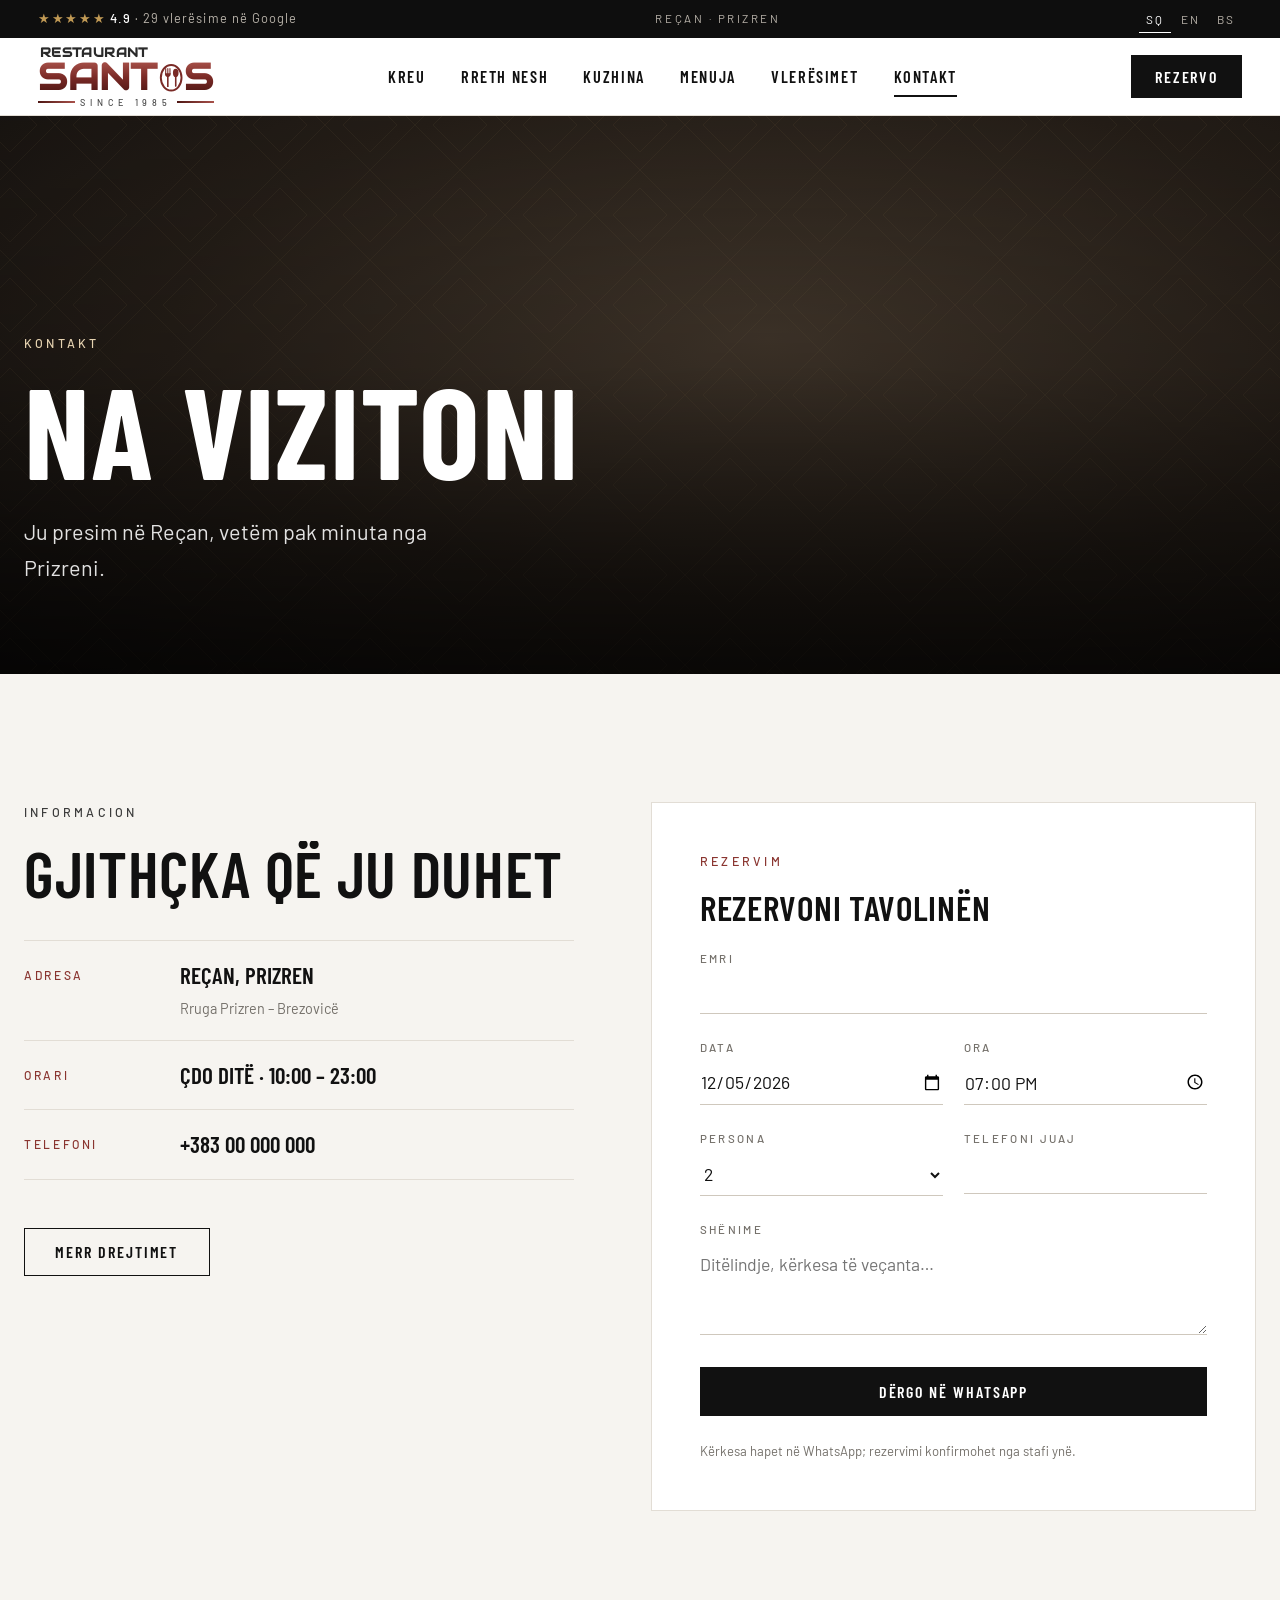
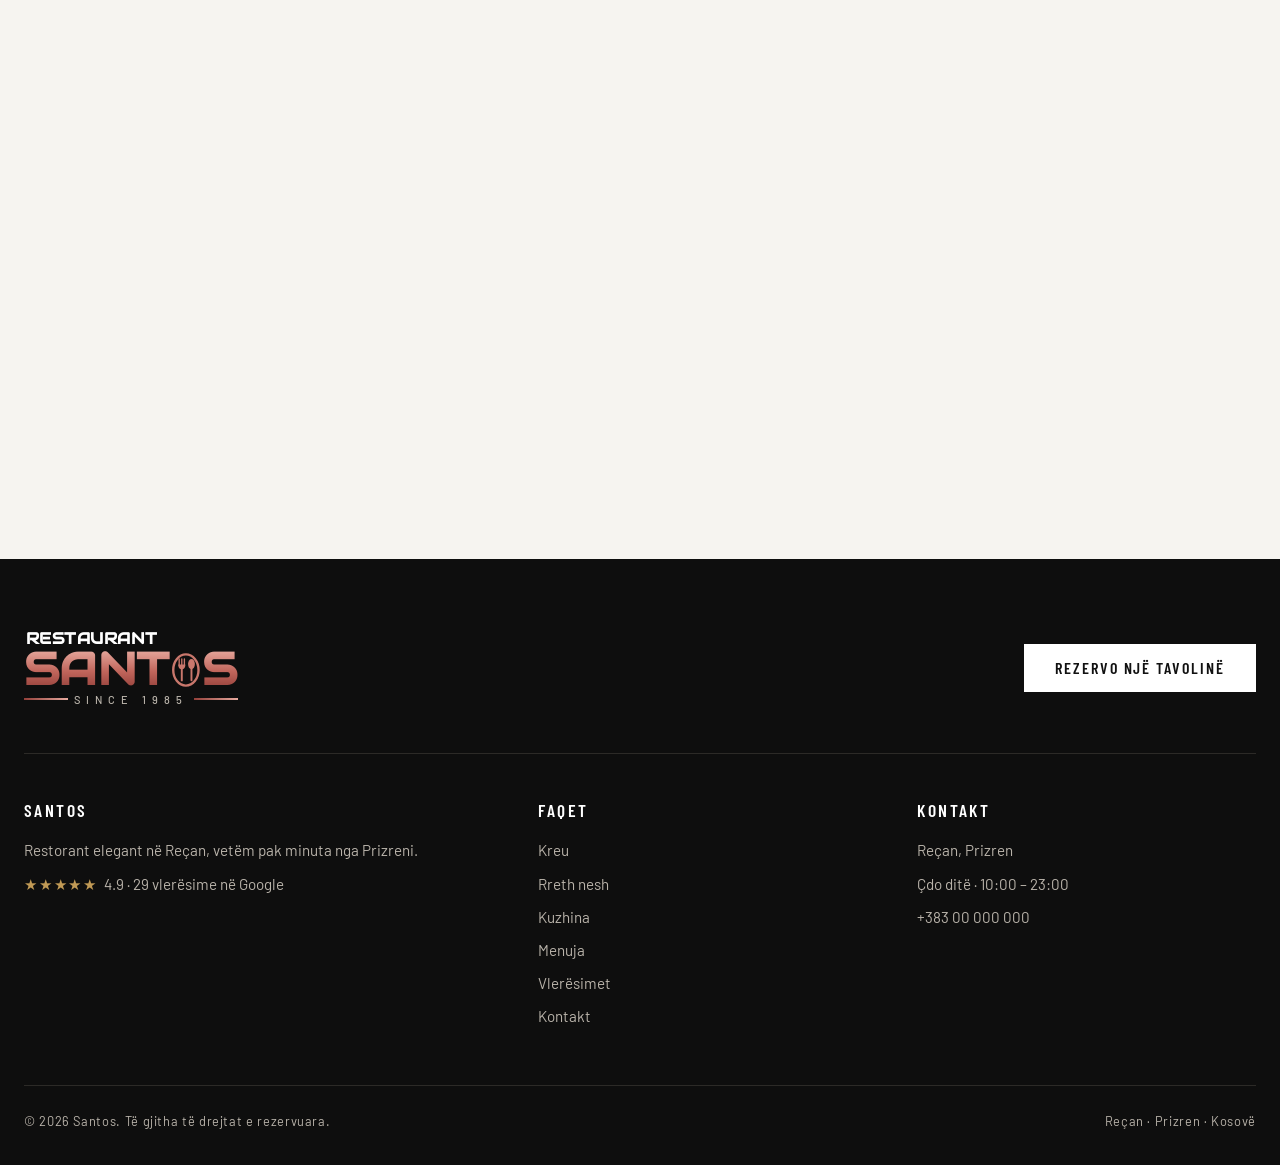
==== commit 14a19c63: "Move the menu to its own page with all sections in one scroll New menu.html lists every category top" ====
--- a/kontakt.html
+++ b/kontakt.html
@@ -31,6 +31,7 @@
         <a href="index.html" data-i18n="nav.home">Kreu</a>
         <a href="rreth-nesh.html" data-i18n="nav.about">Rreth nesh</a>
         <a href="kuzhina.html" data-i18n="nav.kitchen">Kuzhina</a>
+        <a href="menu.html" data-i18n="nav.menu">Menuja</a>
         <a href="vleresimet.html" data-i18n="nav.reviews">Vlerësimet</a>
         <a href="kontakt.html" data-i18n="nav.contact" aria-current="page">Kontakt</a>
     </nav>
@@ -42,6 +43,7 @@
       <a href="index.html" data-i18n="nav.home">Kreu</a>
         <a href="rreth-nesh.html" data-i18n="nav.about">Rreth nesh</a>
         <a href="kuzhina.html" data-i18n="nav.kitchen">Kuzhina</a>
+        <a href="menu.html" data-i18n="nav.menu">Menuja</a>
         <a href="vleresimet.html" data-i18n="nav.reviews">Vlerësimet</a>
         <a href="kontakt.html" data-i18n="nav.contact" aria-current="page">Kontakt</a>
       <a href="kontakt.html#rezervo" class="btn btn-dark" data-i18n="cta.reserve">Rezervo një tavolinë</a>
@@ -124,6 +126,7 @@
             <li><a href="index.html" data-i18n="nav.home">Kreu</a></li>
             <li><a href="rreth-nesh.html" data-i18n="nav.about">Rreth nesh</a></li>
             <li><a href="kuzhina.html" data-i18n="nav.kitchen">Kuzhina</a></li>
+            <li><a href="menu.html" data-i18n="nav.menu">Menuja</a></li>
             <li><a href="vleresimet.html" data-i18n="nav.reviews">Vlerësimet</a></li>
             <li><a href="kontakt.html" data-i18n="nav.contact">Kontakt</a></li>
           </ul>
--- a/assets/styles.css
+++ b/assets/styles.css
@@ -298,13 +298,43 @@
 .menu-tabs button { background: none; border: 1px solid var(--line); color: var(--ink); padding: 0.7rem 1.3rem; font-family: var(--head); font-weight: 600; font-size: 1rem; letter-spacing: 0.1em; text-transform: uppercase; cursor: pointer; }
 .menu-tabs button[aria-selected="true"] { background: var(--ink); color: #fff; border-color: var(--ink); }
 .menu-list { display: grid; grid-template-columns: 1fr 1fr; gap: 0 4rem; }
+.menu-full .dish { animation: none; }
 .dish { padding: 1.3rem 0; border-bottom: 1px solid var(--line); animation: dishIn 0.6s var(--ease-out) both; }
 .dish-top { display: flex; align-items: baseline; gap: 1rem; }
-.dish-name { font-family: var(--head); font-weight: 600; font-size: 1.4rem; text-transform: uppercase; }
-.dish-dots { flex: 1; border-bottom: 1px dotted #c9c2b6; transform: translateY(-5px); }
-.dish-price { font-family: var(--head); font-weight: 600; font-size: 1.3rem; }
+.dish-name { font-family: var(--head); font-weight: 600; font-size: 1.4rem; text-transform: uppercase; line-height: 1.15; }
+.dish-dots { flex: 1; min-width: 1.5rem; border-bottom: 1px dotted #c9c2b6; transform: translateY(-5px); }
+.dish-price { font-family: var(--head); font-weight: 600; font-size: 1.3rem; white-space: nowrap; }
 .dish p { margin: 0.3rem 0 0; color: var(--muted); font-size: 0.95rem; }
 @keyframes dishIn { from { opacity: 0; transform: translateY(12px); } }
+/* full menu page */
+.menu-jump {
+  position: sticky; top: 78px; z-index: 90;
+  display: flex; gap: 0.3rem; justify-content: safe center;
+  overflow-x: auto; scrollbar-width: none; -webkit-overflow-scrolling: touch;
+  padding: 0.75rem clamp(1rem, 3vw, 2.5rem);
+  background: rgba(255, 255, 255, 0.96); backdrop-filter: blur(10px); -webkit-backdrop-filter: blur(10px);
+  border-bottom: 1px solid var(--line);
+  transition: top 0.4s var(--ease-out);
+}
+.menu-jump::-webkit-scrollbar { display: none; }
+body.nav-hidden .menu-jump { top: 0; }
+.menu-jump a {
+  flex: none; padding: 0.5rem 0.8rem;
+  font-family: var(--head); font-weight: 600; font-size: 0.95rem; letter-spacing: 0.06em; text-transform: uppercase;
+  color: var(--muted); border: 1px solid transparent; transition: color 0.2s, border-color 0.2s, background 0.2s;
+}
+.menu-jump a:hover { color: var(--ink); }
+.menu-jump a.active { color: #fff; background: var(--ink); border-color: var(--ink); }
+.menu-full { padding-top: clamp(3rem, 6vw, 5rem); }
+.menu-cat { padding: 0 0 clamp(3rem, 6vw, 4.5rem); }
+.menu-cat + .menu-cat { padding-top: clamp(1rem, 2vw, 1.5rem); }
+.menu-cat-title {
+  display: flex; align-items: baseline; gap: 1rem;
+  font-size: clamp(2.2rem, 4.4vw, 3.4rem);
+  padding-bottom: 1rem; margin-bottom: 0.6rem; border-bottom: 2px solid var(--ink);
+}
+.menu-cat-num { font-size: 0.42em; letter-spacing: 0.1em; color: var(--accent); }
+.menu-teaser .btn { margin-top: 0.6rem; }
 .menu-note { text-align: center; color: var(--muted); font-size: 0.9rem; margin: 2.4rem 0 0; }
 .menu-empty { max-width: 680px; margin: 0 auto; text-align: center; background: var(--paper); border: 1px solid var(--line); padding: 3.4rem 2rem; }
 .menu-empty h3 { font-size: 2rem; margin-bottom: 1rem; }
@@ -379,6 +409,7 @@
   .burger { display: block; }
   .nav-right > .btn { display: none; }
   .nav { height: 66px; }
+  .menu-jump { top: 66px; justify-content: flex-start; }
   .hero-home { min-height: max(520px, calc(100svh - var(--topbar) - 66px)); }
   .topbar-place { display: none; }
   .topbar-rating .tb-count { display: none; }
@@ -406,6 +437,10 @@
   .details > div { grid-template-columns: 1fr; gap: 0.2rem; }
   .form { grid-template-columns: 1fr; }
   .hero-cta .btn, .cta .row .btn { flex: 1 1 100%; }
+  .menu-tabs { flex-wrap: nowrap; justify-content: flex-start; overflow-x: auto; margin: 0 -1rem 2.2rem; padding: 0 1rem 0.4rem; scrollbar-width: none; -webkit-overflow-scrolling: touch; }
+  .menu-tabs::-webkit-scrollbar { display: none; }
+  .menu-tabs button { flex: none; }
+  .dish-name { font-size: 1.25rem; }
   .carousel { width: 280px; height: 400px; margin: -200px 0 0 -140px; }
   .footer-grid { grid-template-columns: 1fr; }
 }
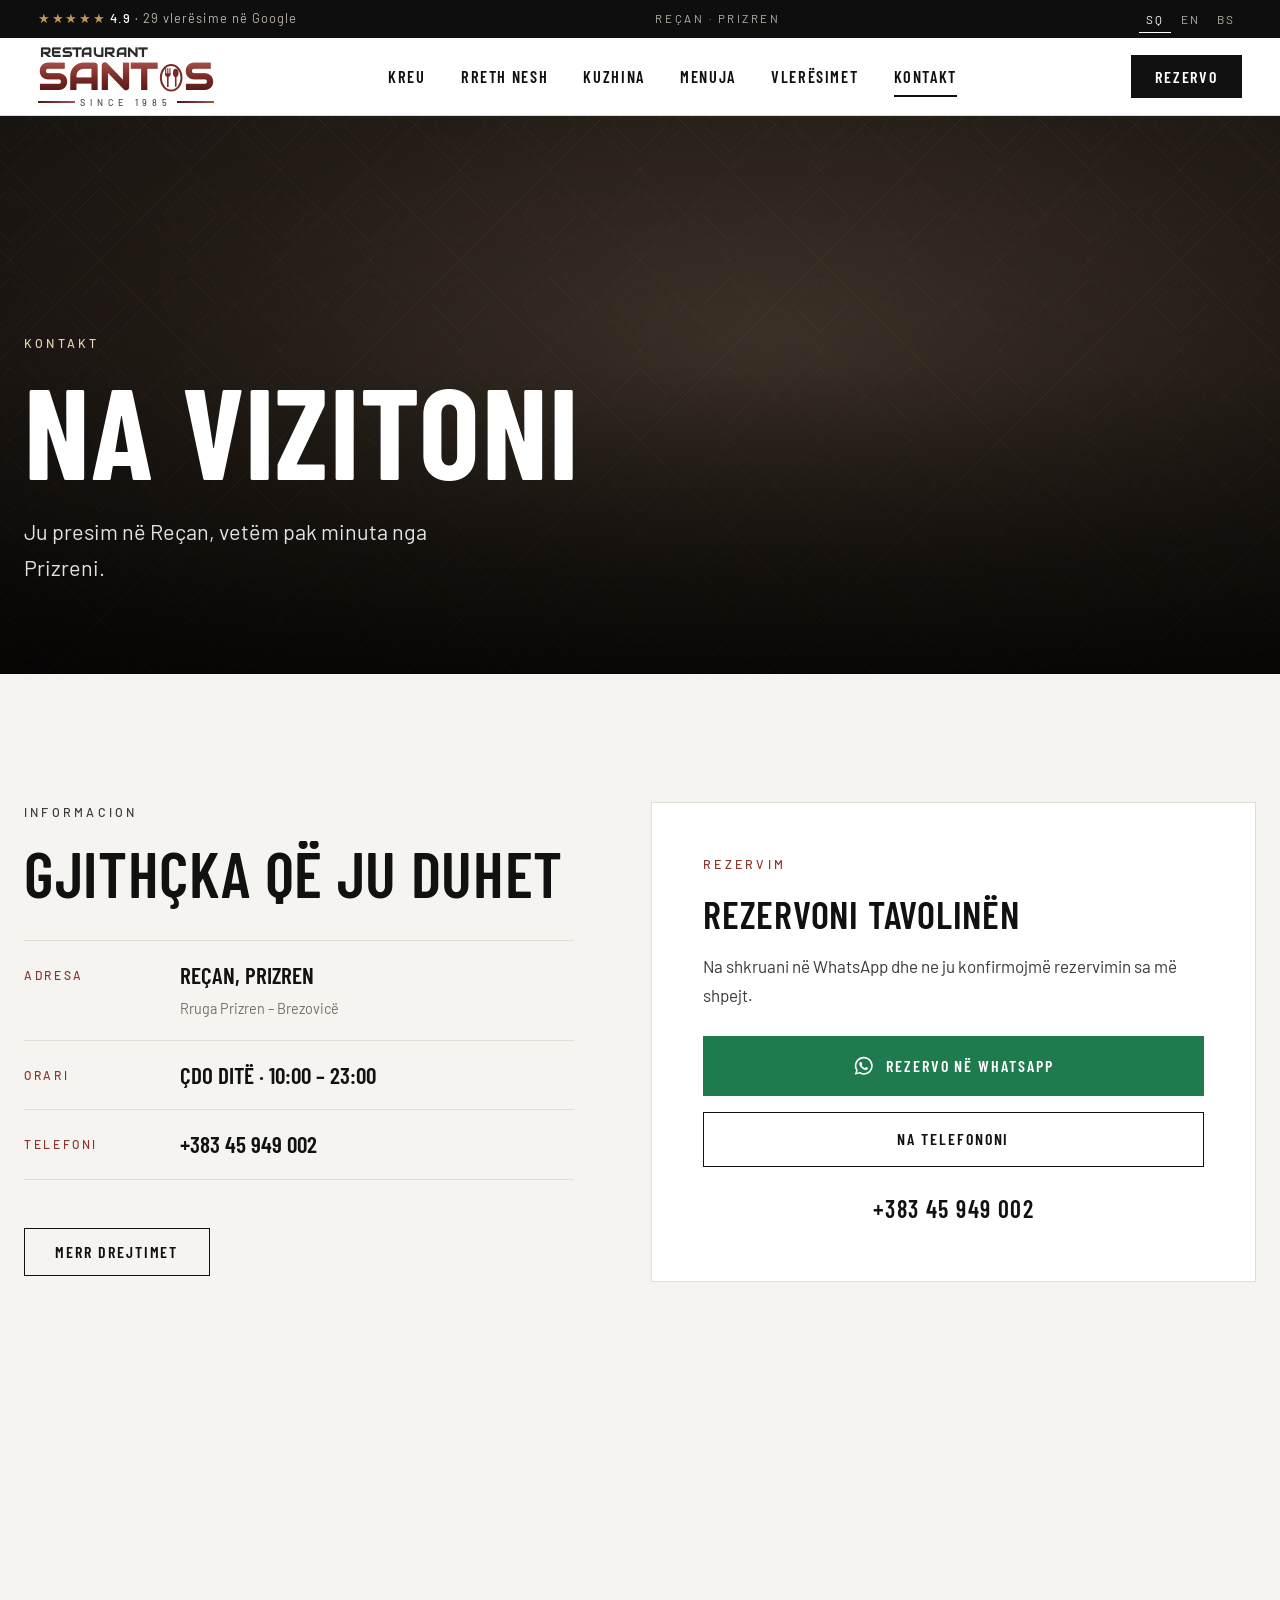
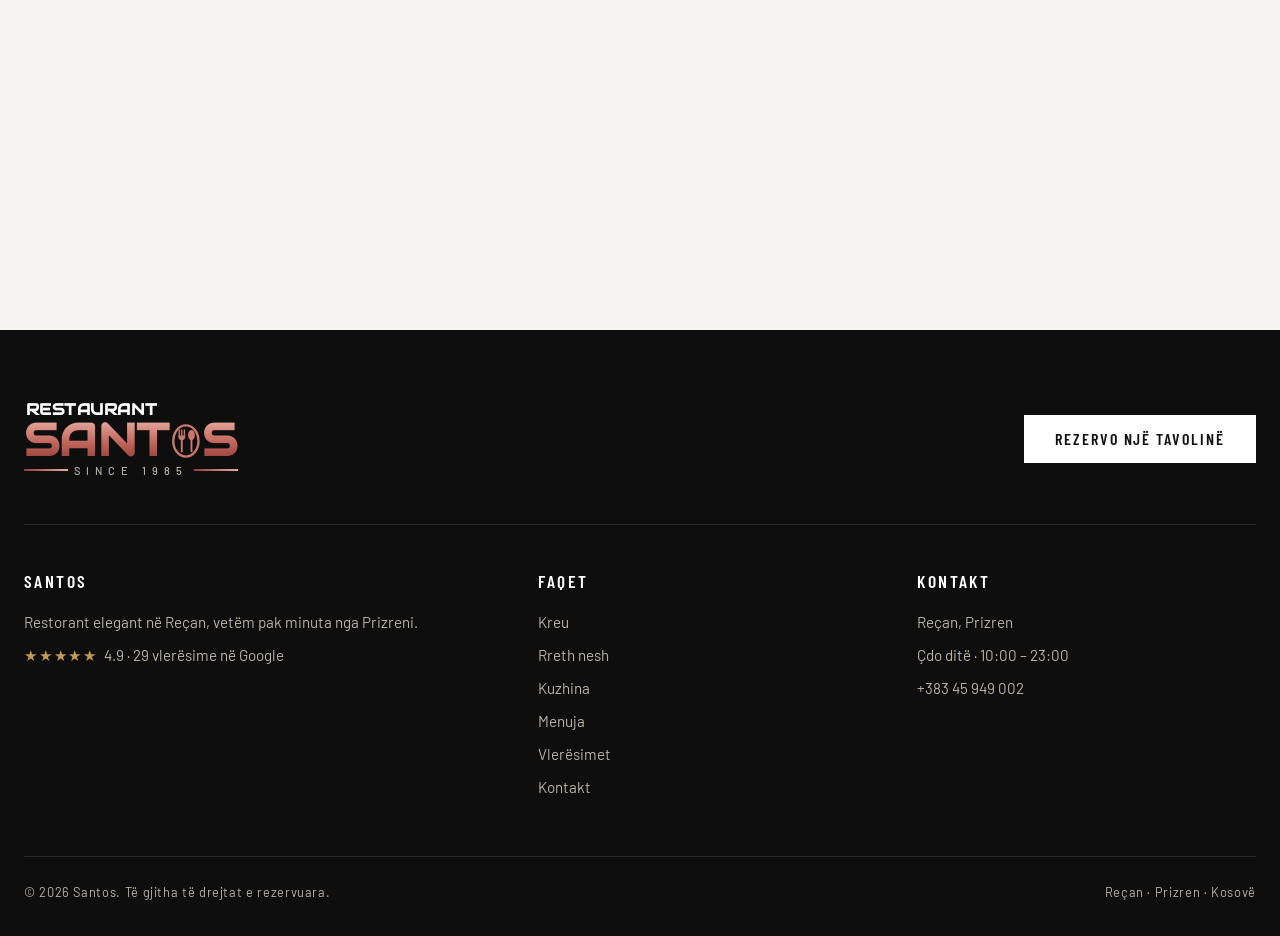
==== commit b62424dd: "Add the restaurant's phone number and book straight via WhatsApp Sets +383 45 949 002 for all call l" ====
--- a/kontakt.html
+++ b/kontakt.html
@@ -77,28 +77,23 @@
             </div>
             <div>
               <dt data-i18n="info.phone">Telefoni</dt>
-              <dd><a data-phone href="tel:+38300000000">+383 00 000 000</a></dd>
+              <dd><a data-phone href="tel:+38345949002">+383 45 949 002</a></dd>
             </div>
           </dl>
           <a class="btn btn-outline reveal" href="https://www.google.com/maps/dir/?api=1&amp;destination=Santos+Re%C3%A7an+Prizren" target="_blank" rel="noopener" data-i18n="info.directions">Merr drejtimet</a>
         </div>
 
-        <form class="form reveal" id="reserve-form" novalidate>
-          <div class="full">
-            <p class="eyebrow" data-i18n="form.eyebrow">Rezervim</p>
-            <h3 data-i18n="form.title">Rezervoni tavolinën</h3>
-          </div>
-          <div class="field full"><label for="f-name" data-i18n="form.name">Emri</label><input id="f-name" name="name" required autocomplete="name"></div>
-          <div class="field"><label for="f-date" data-i18n="form.date">Data</label><input id="f-date" name="date" type="date" required></div>
-          <div class="field"><label for="f-time" data-i18n="form.time">Ora</label><input id="f-time" name="time" type="time" value="19:00" required></div>
-          <div class="field"><label for="f-guests" data-i18n="form.guests">Persona</label>
-            <select id="f-guests" name="guests"><option>1</option><option selected>2</option><option>3</option><option>4</option><option>5</option><option>6</option><option>7</option><option>8</option><option>9</option><option>10</option><option>11</option><option>12</option><option>12+</option></select>
-          </div>
-          <div class="field"><label for="f-phone" data-i18n="form.phone">Telefoni juaj</label><input id="f-phone" name="phone" type="tel" autocomplete="tel"></div>
-          <div class="field full"><label for="f-note" data-i18n="form.note">Shënime</label><textarea id="f-note" name="note" data-i18n-ph="form.notePh" placeholder="Ditëlindje, kërkesa të veçanta…"></textarea></div>
-          <div class="full"><button class="btn btn-dark" type="submit" data-i18n="form.submit">Dërgo në WhatsApp</button></div>
-          <p class="note full" data-i18n="form.help">Kërkesa hapet në WhatsApp; rezervimi konfirmohet nga stafi ynë.</p>
-        </form>
+        <div class="book-card reveal">
+          <p class="eyebrow" data-i18n="form.eyebrow">Rezervim</p>
+          <h3 data-i18n="form.title">Rezervoni tavolinën</h3>
+          <p data-i18n="form.text">Na shkruani në WhatsApp dhe ne ju konfirmojmë rezervimin sa më shpejt.</p>
+          <a class="btn btn-whatsapp" data-wa href="https://wa.me/38345949002" target="_blank" rel="noopener">
+            <svg viewBox="0 0 24 24" aria-hidden="true"><path fill="currentColor" d="M12 2a10 10 0 0 0-8.6 15.1L2 22l5-1.3A10 10 0 1 0 12 2zm0 18.2a8.2 8.2 0 0 1-4.2-1.2l-.3-.2-3 .8.8-2.9-.2-.3A8.2 8.2 0 1 1 12 20.2zm4.5-6.1c-.2-.1-1.5-.7-1.7-.8-.2-.1-.4-.1-.6.1l-.8 1c-.1.2-.3.2-.5.1a6.7 6.7 0 0 1-3.3-2.9c-.2-.4.2-.4.7-1.3.1-.2 0-.3 0-.4l-.8-1.8c-.2-.5-.4-.4-.6-.4h-.5c-.2 0-.4.1-.6.3-.2.2-.8.8-.8 2s.8 2.3.9 2.5c.1.2 1.6 2.5 4 3.5 1.5.6 2 .7 2.8.6.5-.1 1.5-.6 1.7-1.2.2-.6.2-1.1.2-1.2-.1-.1-.3-.2-.5-.3z"/></svg>
+            <span data-i18n="form.submit">Rezervo në WhatsApp</span>
+          </a>
+          <a class="btn btn-outline" data-phone href="tel:+38345949002"><span data-i18n="cta.call">Na telefononi</span></a>
+          <p class="book-number"><a data-phone href="tel:+38345949002">+383 45 949 002</a></p>
+        </div>
       </div>
     </section>
 
@@ -135,7 +130,7 @@
           <h4 data-i18n="footer.contact">Kontakt</h4>
           <p>Reçan, Prizren</p>
           <p data-i18n="hours.value" data-hours>Çdo ditë · 10:00 – 23:00</p>
-          <p><a data-phone href="tel:+38300000000">+383 00 000 000</a></p>
+          <p><a data-phone href="tel:+38345949002">+383 45 949 002</a></p>
         </div>
       </div>
       <div class="footer-bottom">
--- a/assets/styles.css
+++ b/assets/styles.css
@@ -306,34 +306,14 @@
 .dish-price { font-family: var(--head); font-weight: 600; font-size: 1.3rem; white-space: nowrap; }
 .dish p { margin: 0.3rem 0 0; color: var(--muted); font-size: 0.95rem; }
 @keyframes dishIn { from { opacity: 0; transform: translateY(12px); } }
-/* full menu page */
-.menu-jump {
-  position: sticky; top: 78px; z-index: 90;
-  display: flex; gap: 0.3rem; justify-content: safe center;
-  overflow-x: auto; scrollbar-width: none; -webkit-overflow-scrolling: touch;
-  padding: 0.75rem clamp(1rem, 3vw, 2.5rem);
-  background: rgba(255, 255, 255, 0.96); backdrop-filter: blur(10px); -webkit-backdrop-filter: blur(10px);
-  border-bottom: 1px solid var(--line);
-  transition: top 0.4s var(--ease-out);
-}
-.menu-jump::-webkit-scrollbar { display: none; }
-body.nav-hidden .menu-jump { top: 0; }
-.menu-jump a {
-  flex: none; padding: 0.5rem 0.8rem;
-  font-family: var(--head); font-weight: 600; font-size: 0.95rem; letter-spacing: 0.06em; text-transform: uppercase;
-  color: var(--muted); border: 1px solid transparent; transition: color 0.2s, border-color 0.2s, background 0.2s;
-}
-.menu-jump a:hover { color: var(--ink); }
-.menu-jump a.active { color: #fff; background: var(--ink); border-color: var(--ink); }
+/* full menu page: one continuous list */
 .menu-full { padding-top: clamp(3rem, 6vw, 5rem); }
-.menu-cat { padding: 0 0 clamp(3rem, 6vw, 4.5rem); }
-.menu-cat + .menu-cat { padding-top: clamp(1rem, 2vw, 1.5rem); }
+.menu-sections { max-width: 1100px; margin: 0 auto; }
 .menu-cat-title {
-  display: flex; align-items: baseline; gap: 1rem;
-  font-size: clamp(2.2rem, 4.4vw, 3.4rem);
-  padding-bottom: 1rem; margin-bottom: 0.6rem; border-bottom: 2px solid var(--ink);
-}
-.menu-cat-num { font-size: 0.42em; letter-spacing: 0.1em; color: var(--accent); }
+  font-size: clamp(1.4rem, 2.4vw, 1.8rem); letter-spacing: 0.14em; color: var(--accent);
+  margin: 3rem 0 0.4rem; text-align: center;
+}
+.menu-cat-title:first-child { margin-top: 0; }
 .menu-teaser .btn { margin-top: 0.6rem; }
 .menu-note { text-align: center; color: var(--muted); font-size: 0.9rem; margin: 2.4rem 0 0; }
 .menu-empty { max-width: 680px; margin: 0 auto; text-align: center; background: var(--paper); border: 1px solid var(--line); padding: 3.4rem 2rem; }
@@ -379,6 +359,15 @@
 .field input:focus, .field select:focus, .field textarea:focus { border-color: var(--ink); }
 .form .note { font-size: 0.82rem; color: var(--muted); margin: 0; }
 .form .btn { width: 100%; }
+.book-card { display: flex; flex-direction: column; gap: 1rem; padding: clamp(2rem, 4vw, 3.2rem); background: var(--paper); border: 1px solid var(--line); }
+.book-card h3 { font-size: 2.4rem; margin-bottom: 0.2rem; }
+.book-card .eyebrow { margin-bottom: 0.2rem; }
+.book-card > p:not(.eyebrow):not(.book-number) { color: var(--ink-soft); margin: 0 0 0.6rem; }
+.book-card .btn { width: 100%; gap: 0.7rem; padding-block: 1.15rem; }
+.btn-whatsapp { background: #1f7a4d; color: #fff; border-color: #1f7a4d; }
+.btn-whatsapp:hover { background: transparent; color: #1f7a4d; }
+.btn-whatsapp svg { width: 1.35em; height: 1.35em; }
+.book-number { text-align: center; margin: 0.4rem 0 0; font-family: var(--head); font-weight: 600; font-size: 1.5rem; letter-spacing: 0.06em; }
 .map-section iframe { display: block; width: 100%; height: clamp(320px, 45vw, 520px); border: 0; filter: grayscale(1) contrast(1.05); }
 
 /* ---------- Footer ---------- */
@@ -409,7 +398,6 @@
   .burger { display: block; }
   .nav-right > .btn { display: none; }
   .nav { height: 66px; }
-  .menu-jump { top: 66px; justify-content: flex-start; }
   .hero-home { min-height: max(520px, calc(100svh - var(--topbar) - 66px)); }
   .topbar-place { display: none; }
   .topbar-rating .tb-count { display: none; }
